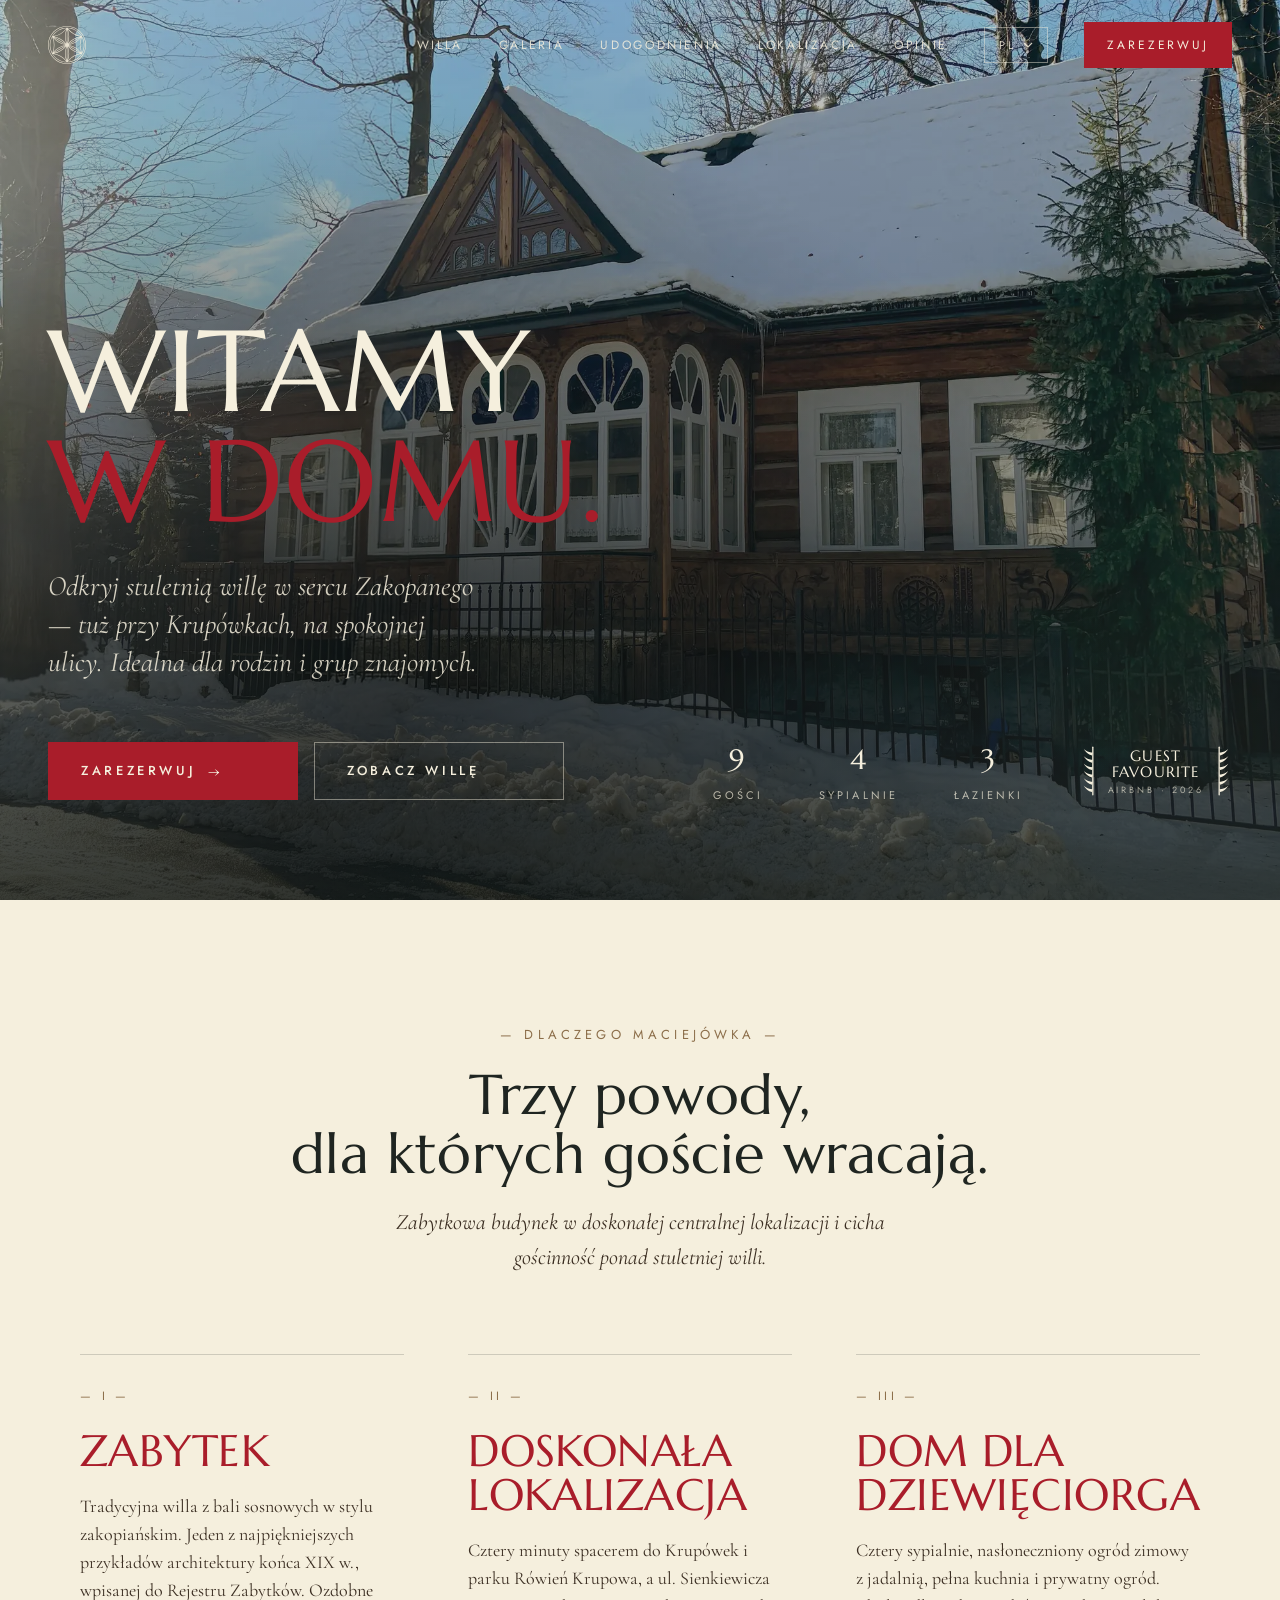
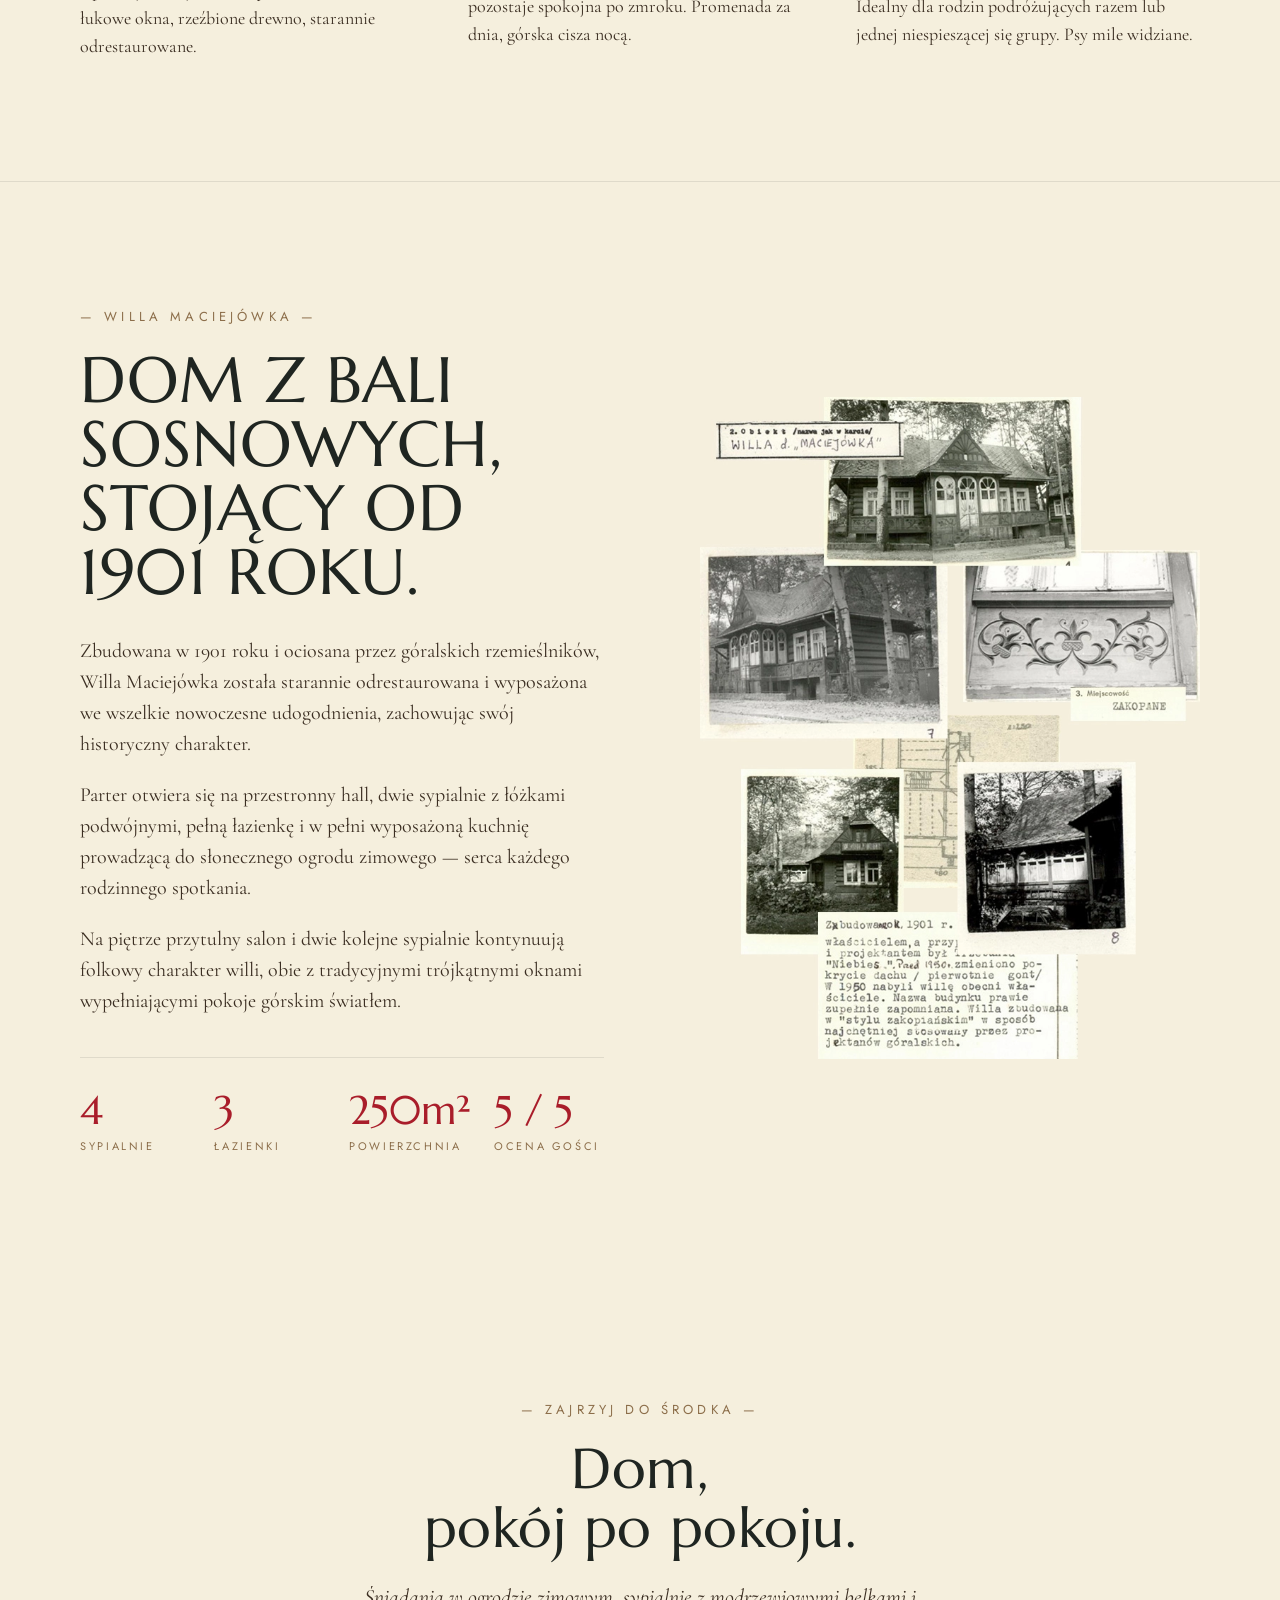
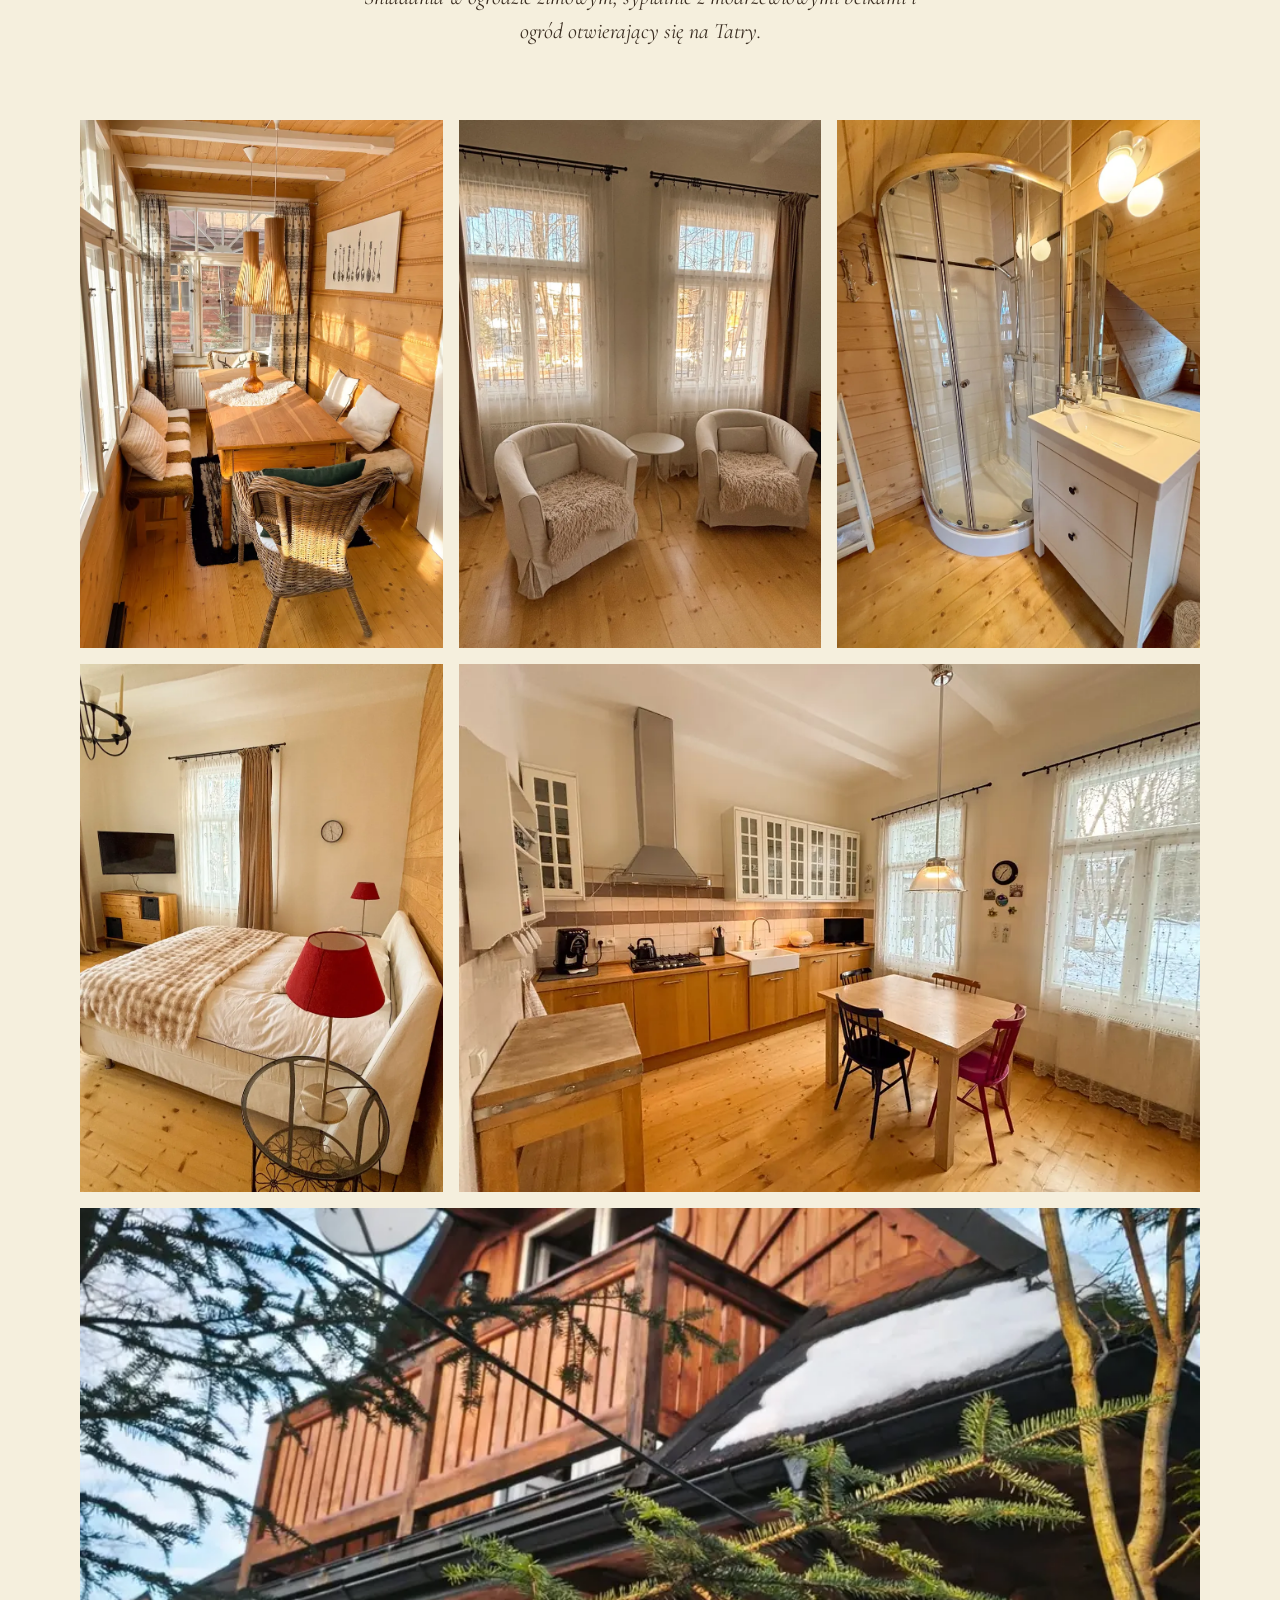
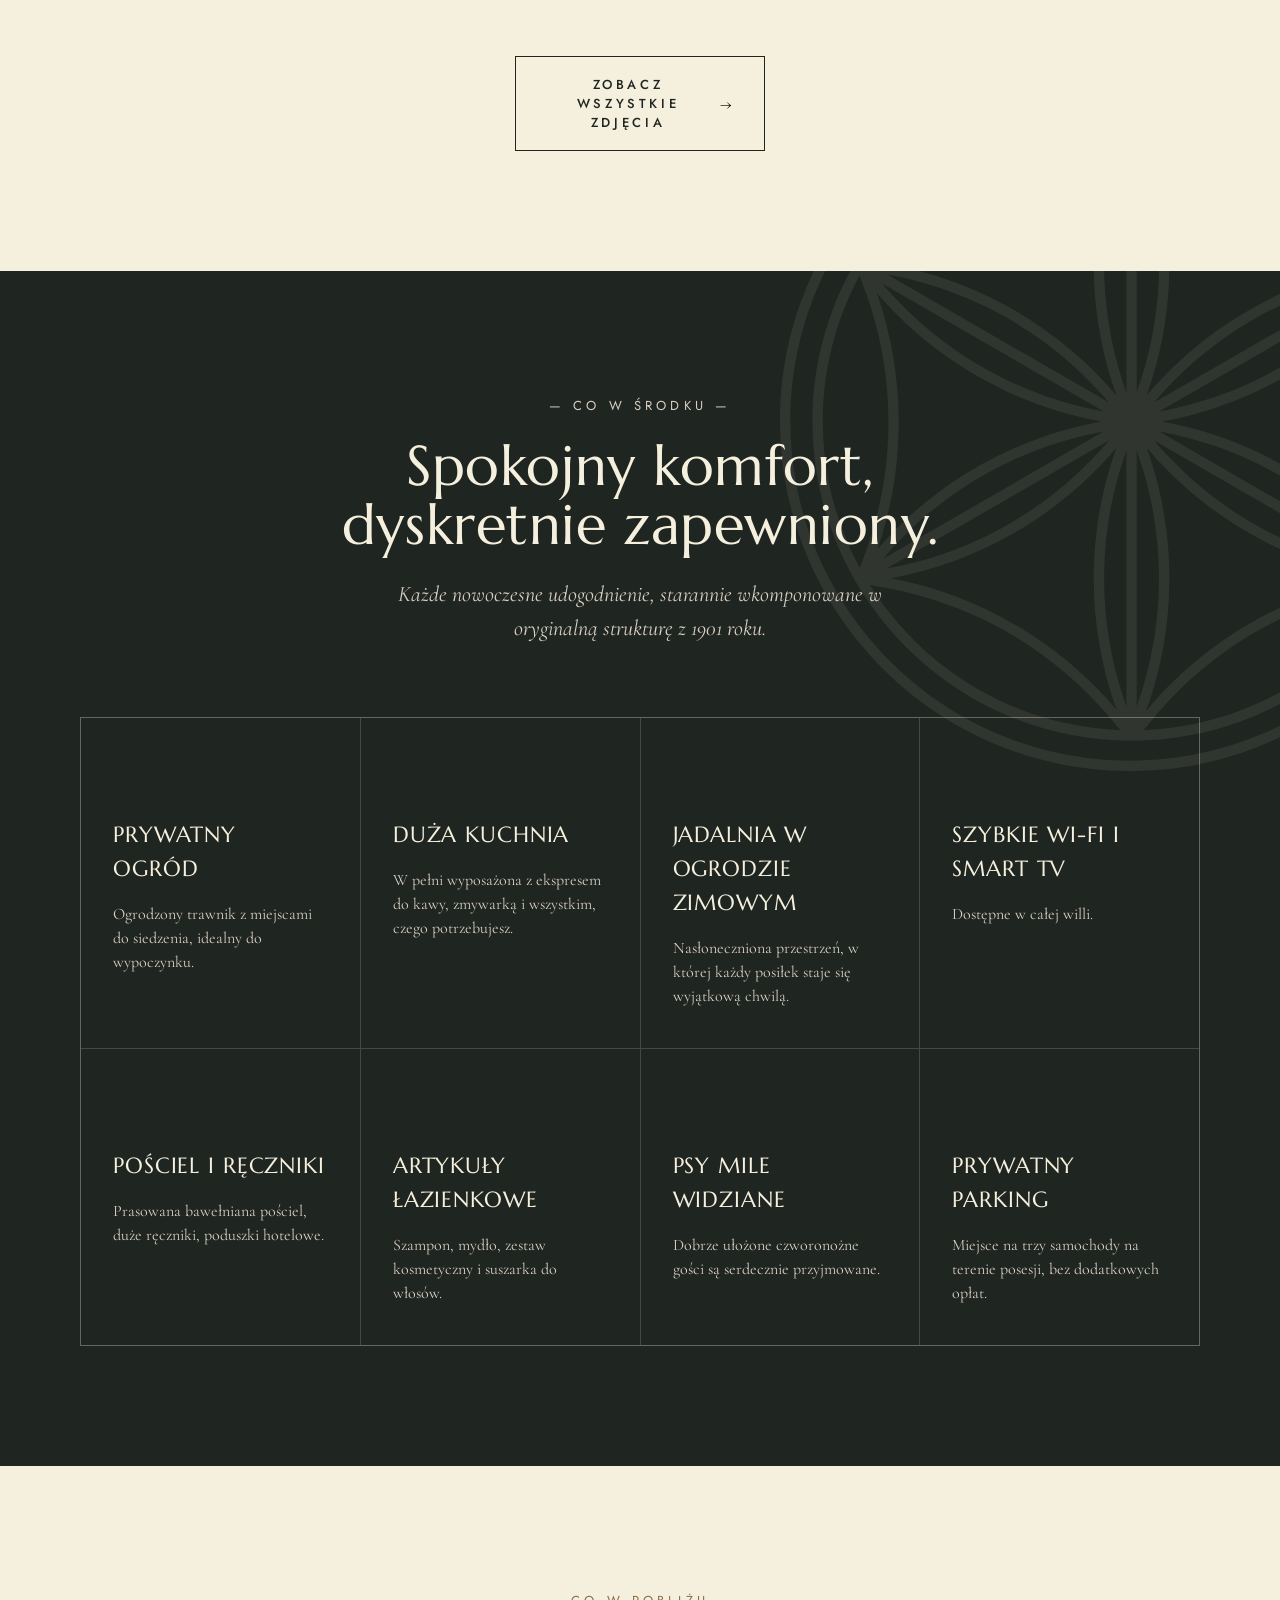
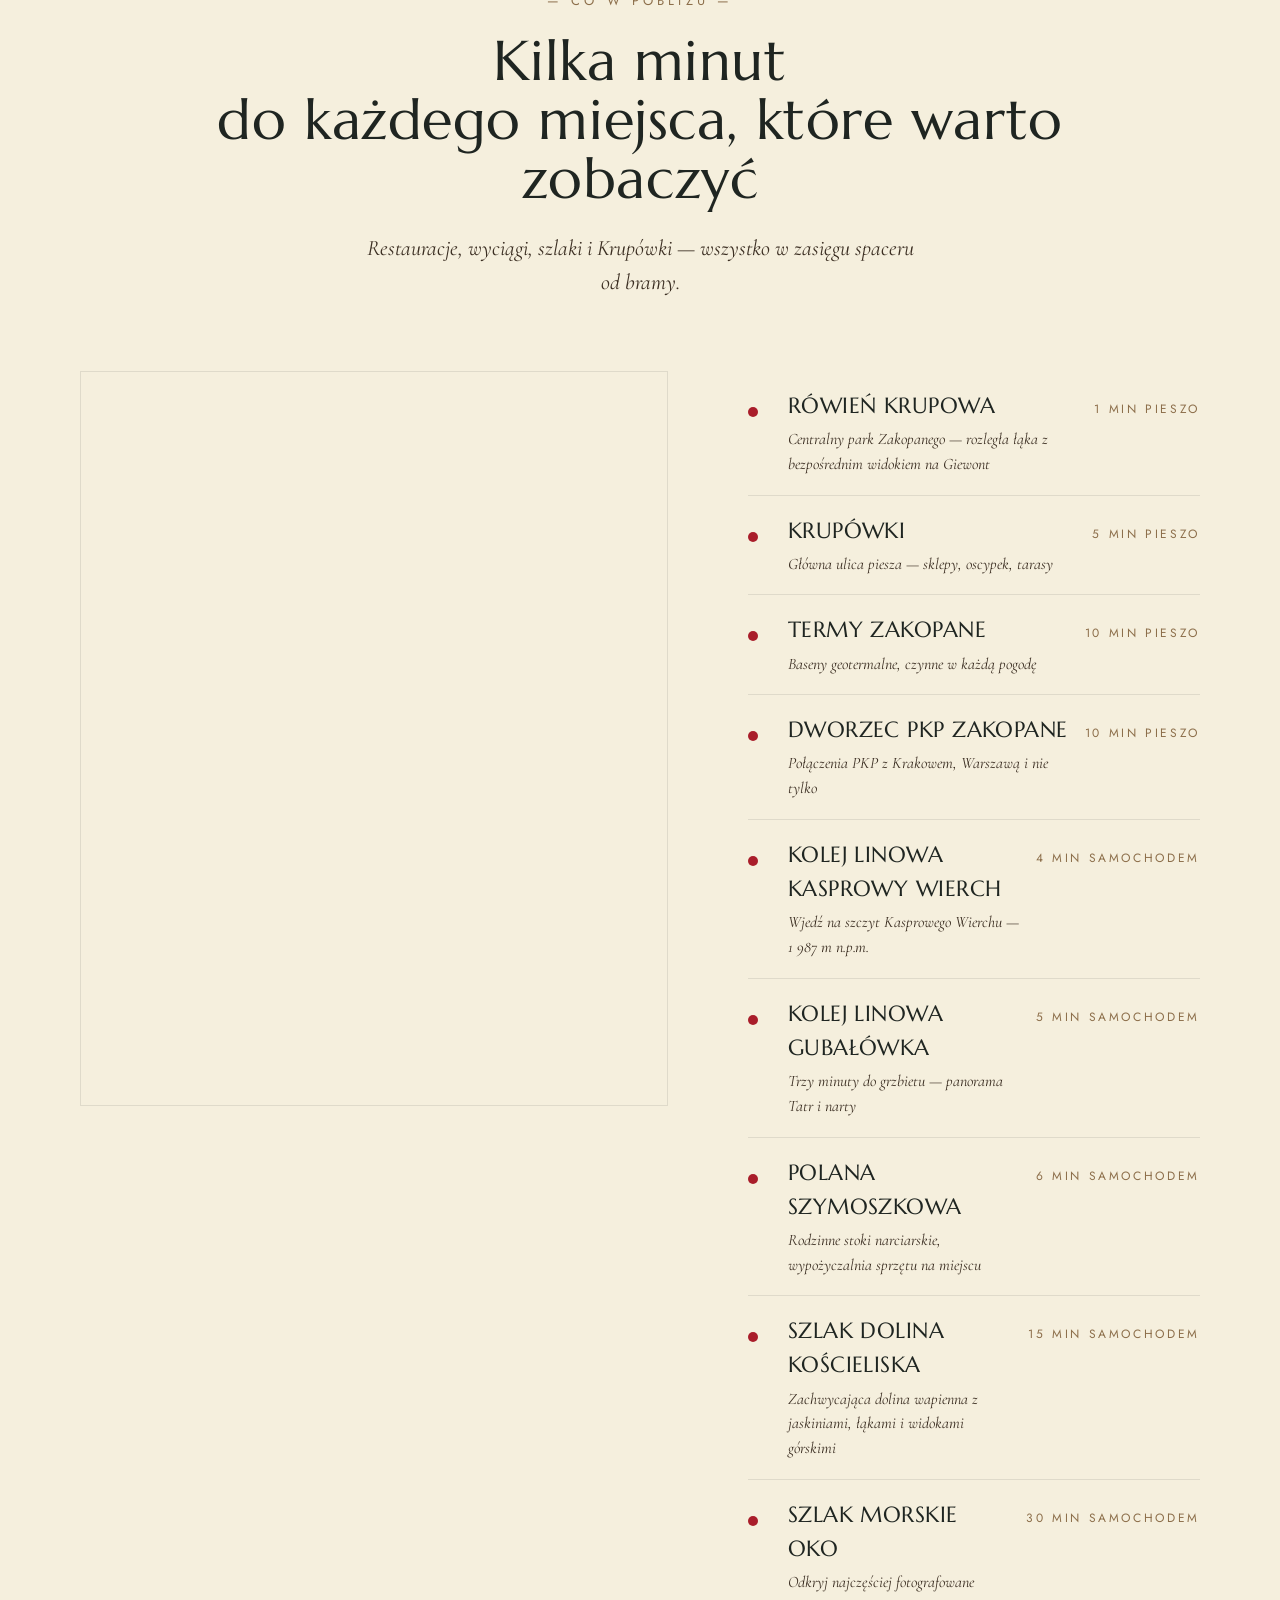
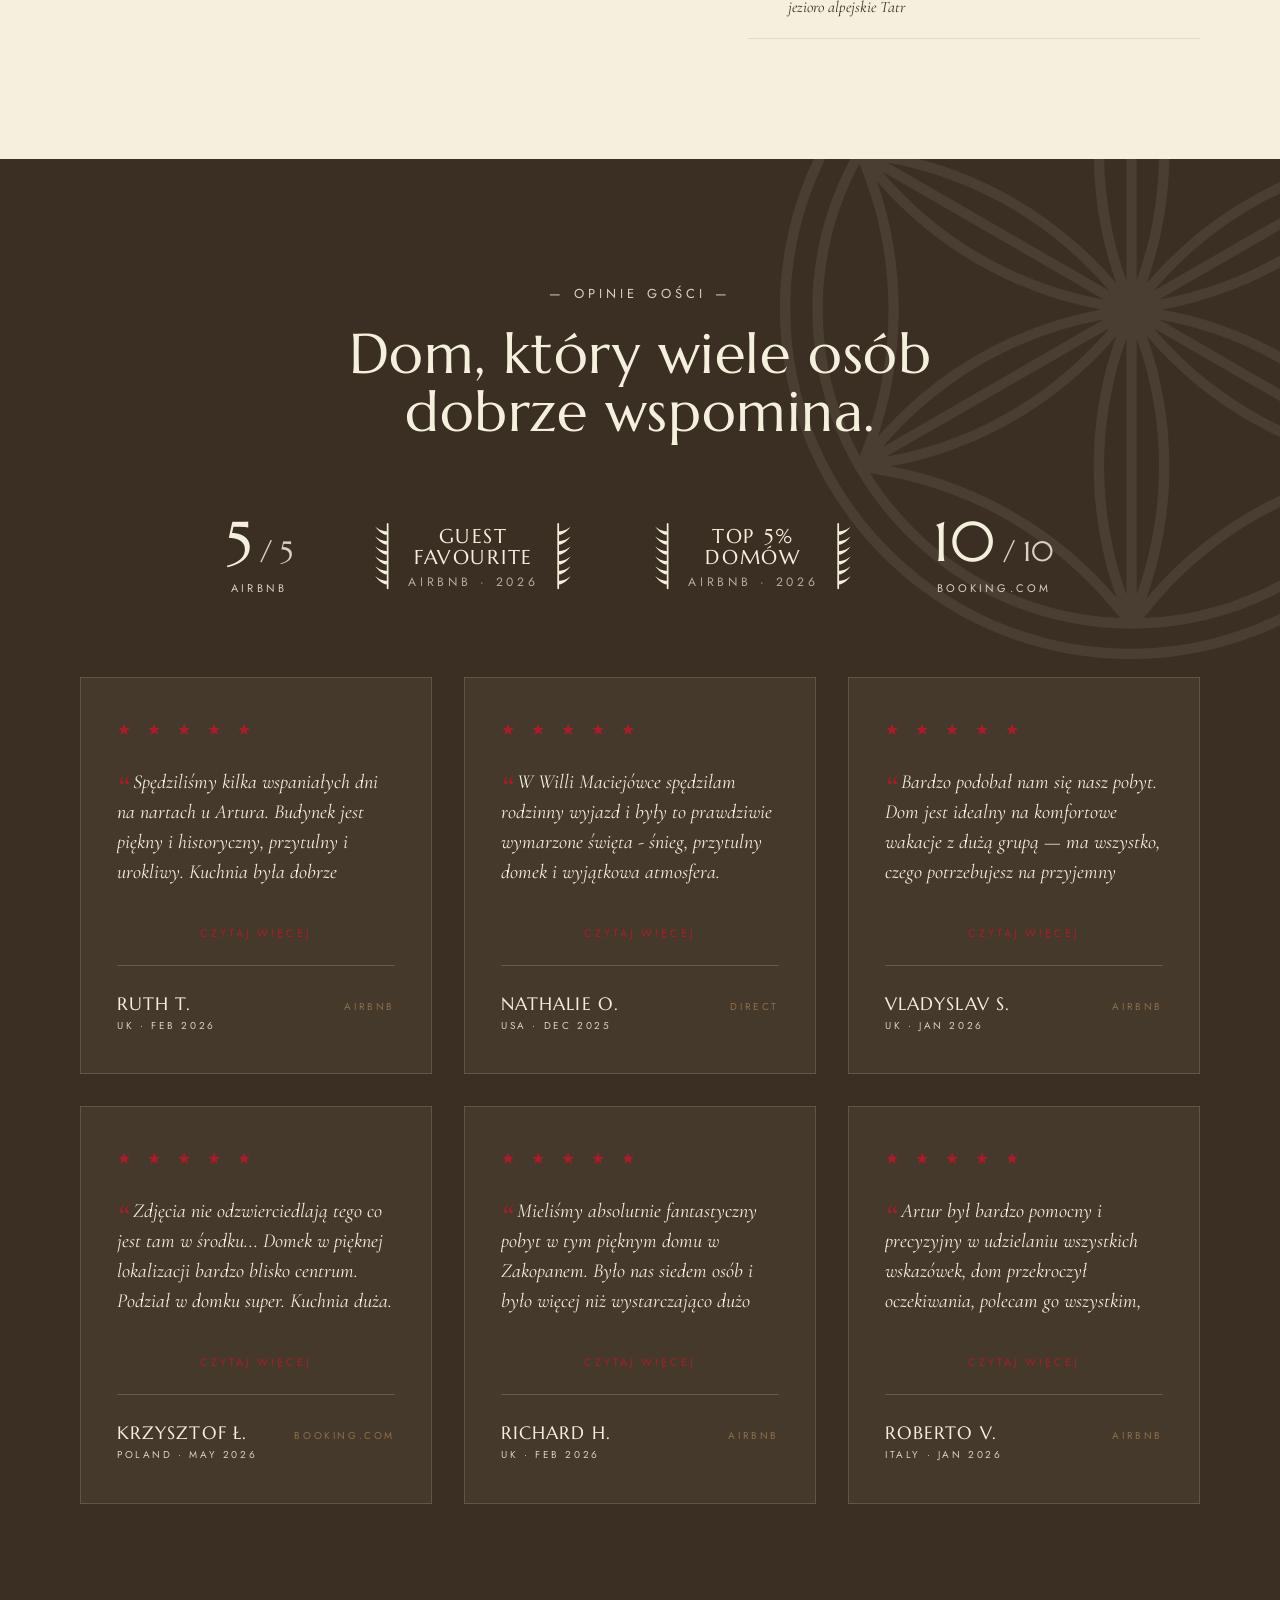
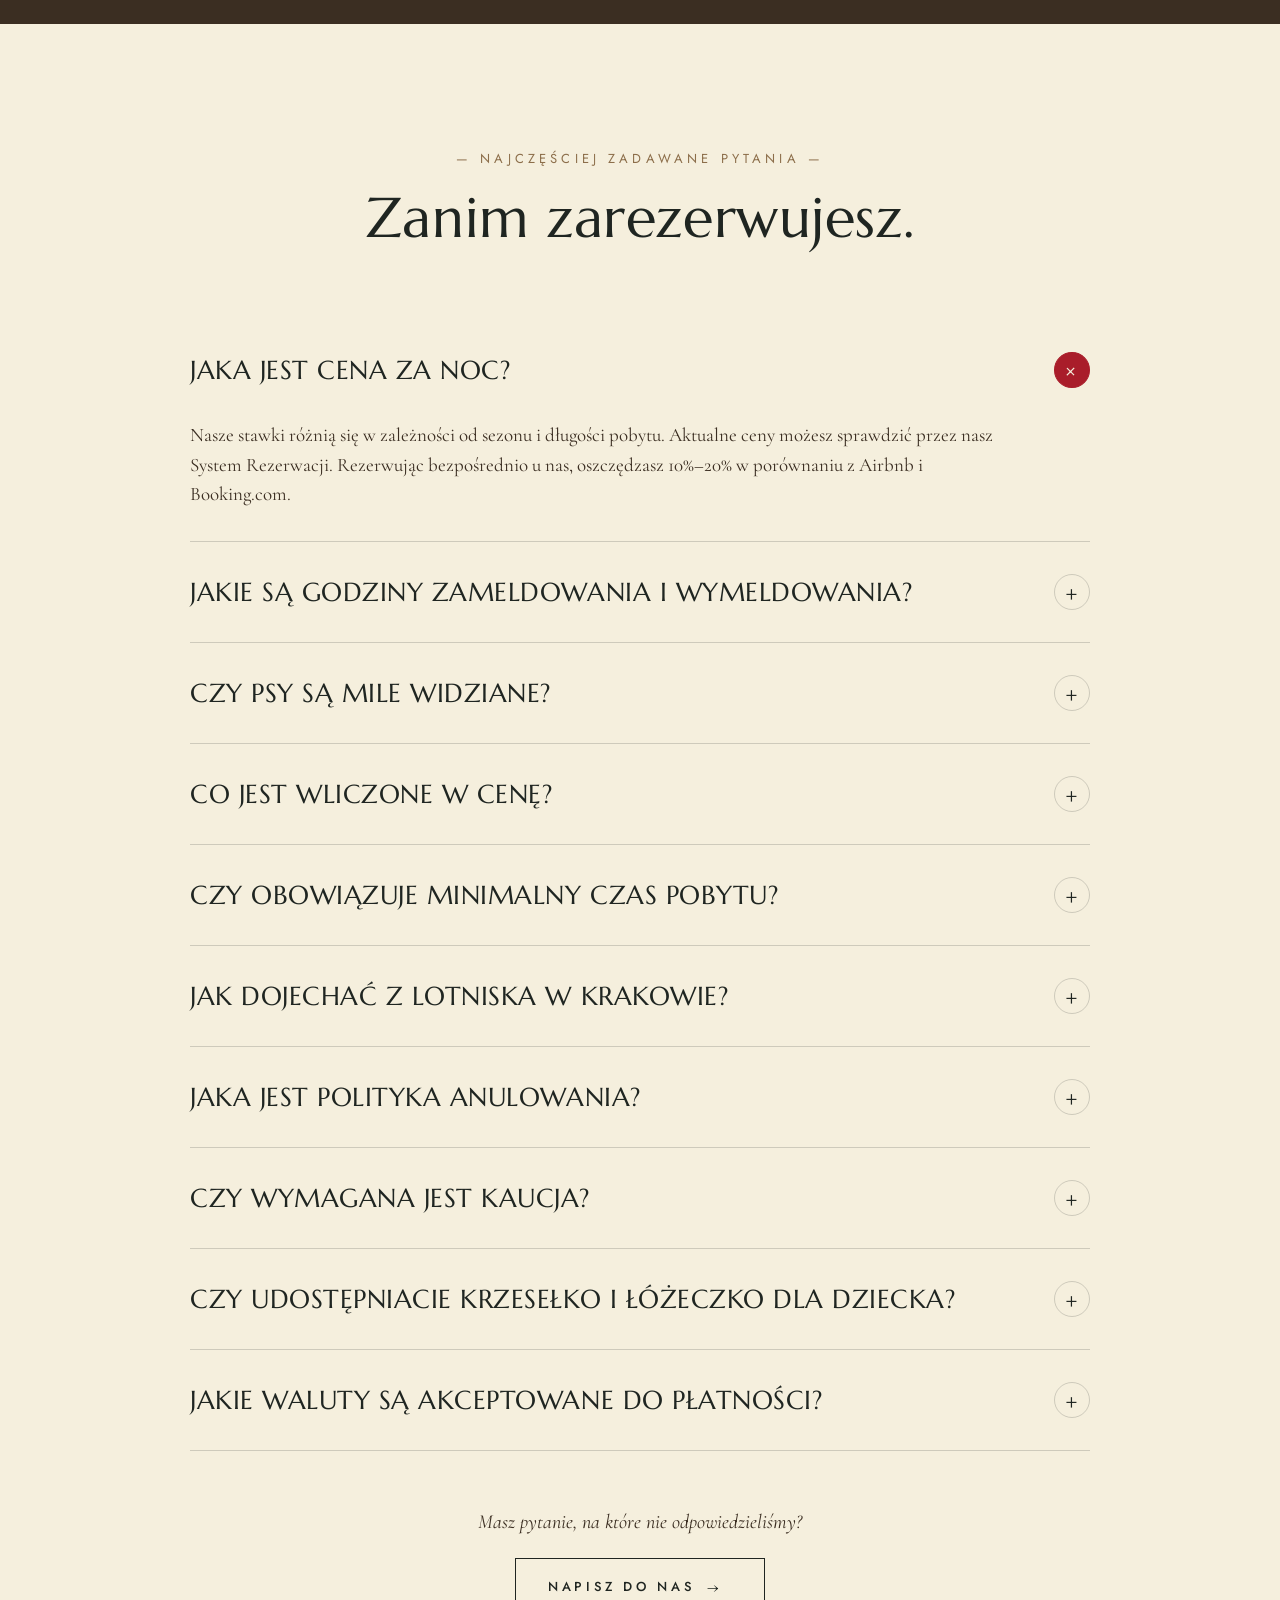
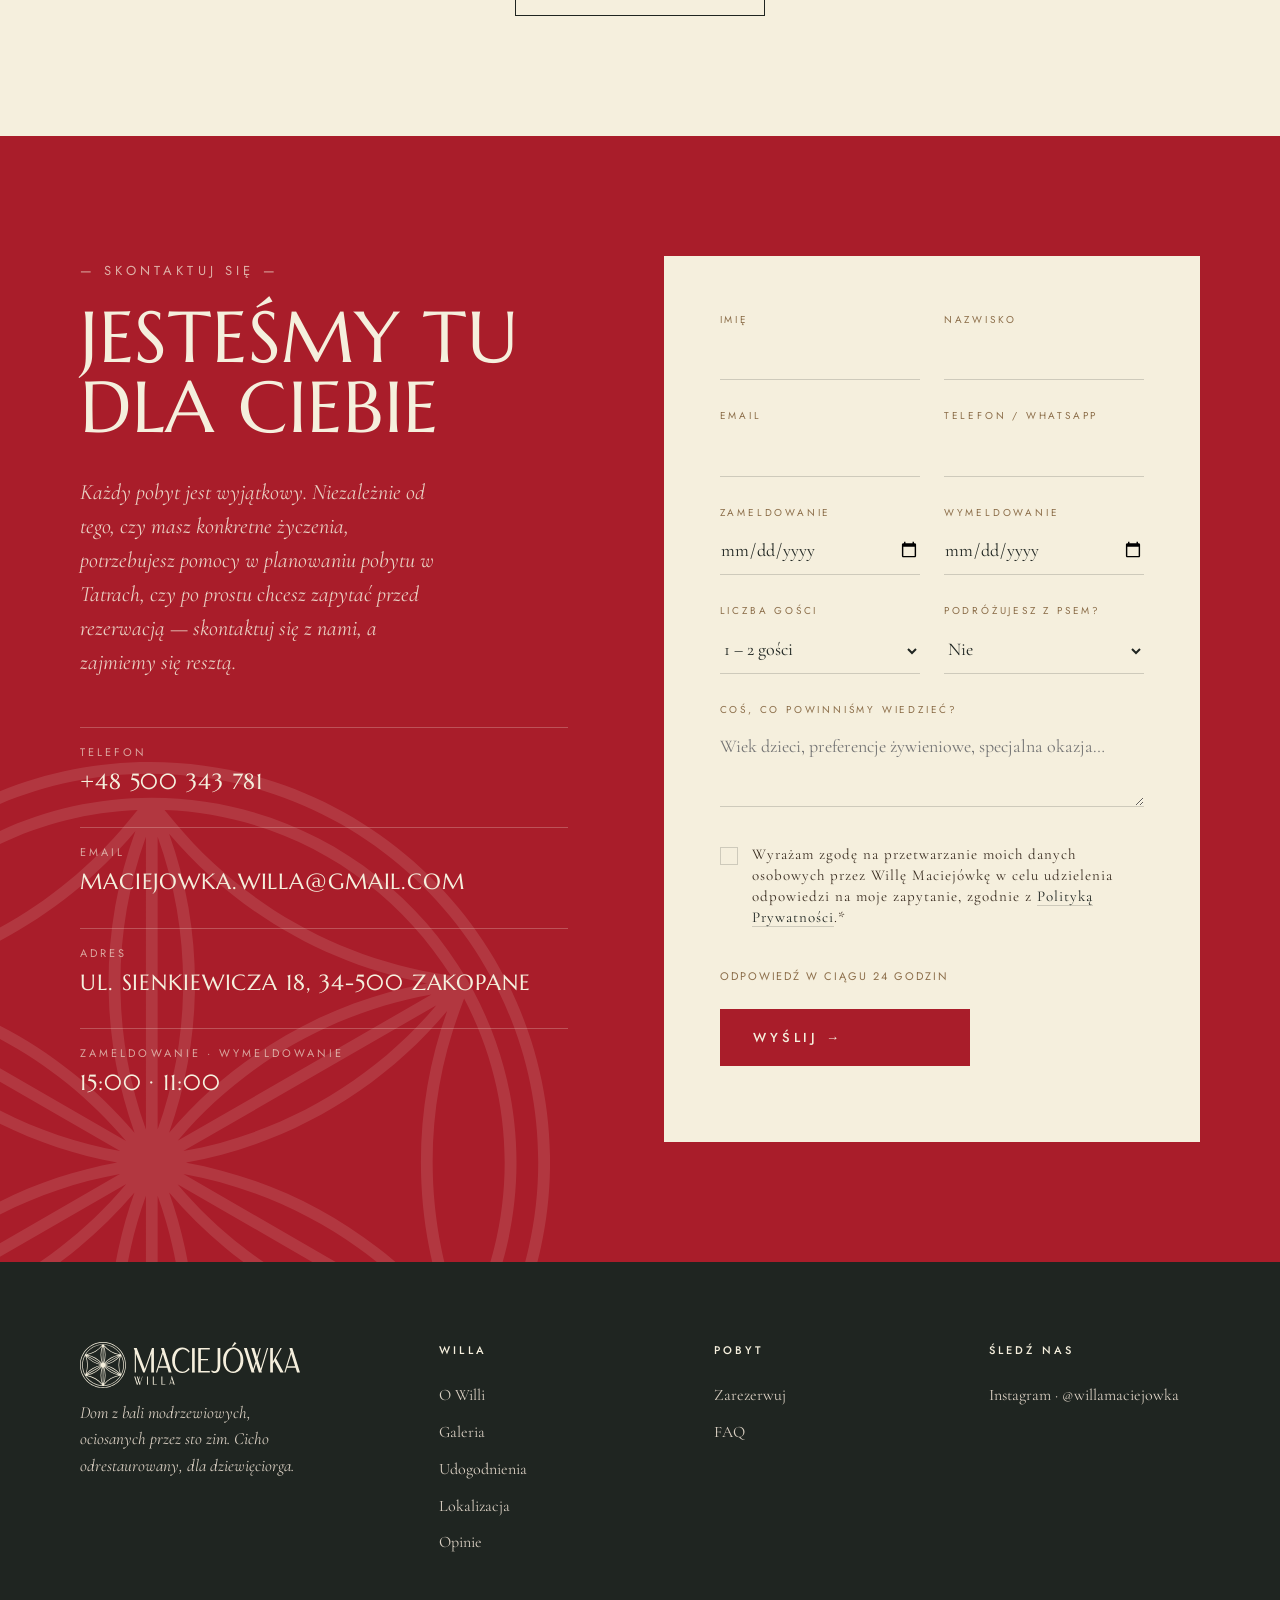
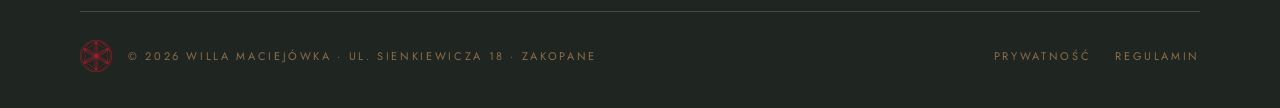
==== index-pl.html @ 45d82707 "Improve mobile PageSpeed score: responsive hero image, defer Font Awesome, fix CLS The hero backgrou" ====
<!doctype html>
<html lang="pl">
<head>
<meta charset="utf-8">
<meta name="viewport" content="width=device-width, initial-scale=1">
<title>Willa Maciejówka Zakopane | Tradycyjna willa do wynajęcia w Zakopanem</title>
<meta name="description" content="Zarezerwuj Willę Maciejówkę bezpośrednio i zaoszczędź 10–20%. Zabytkowa willa góralska z 1901 roku w centrum Zakopanego, blisko Krupówek. Dla 9 osób. Psy mile widziane.">
<link rel="preconnect" href="https://fonts.googleapis.com">
<link rel="preconnect" href="https://fonts.gstatic.com" crossorigin>
<link rel="preconnect" href="https://client58297.idobooking.com">
<link href="https://fonts.googleapis.com/css2?family=Marcellus&family=Cormorant+Garamond:ital,wght@0,300;0,400;0,500;0,600;1,300;1,400&family=Jost:wght@300;400;500;600&display=swap" rel="stylesheet">
<link rel="stylesheet" href="style.css">
<link rel="preload" as="image" href="hero-villa-desktop.webp"
      imagesrcset="hero-villa-mobile.webp 1080w, hero-villa-desktop.webp 2000w"
      imagesizes="100vw" fetchpriority="high">
<script defer src="https://client58297.idobooking.com/widget/script/loadScriptsForOwnPage?1779204403"></script>
<script defer src="https://kit.fontawesome.com/2c0654d9c2.js" crossorigin="anonymous"></script>
</head>
<body>

<!-- SVG SYMBOL DEFS -->
<svg aria-hidden="true" focusable="false" style="display:none">
  <defs>
    <symbol id="laurel-left" viewBox="0 0 24 56">
      <path d="M14 2 C14 12,14 22,14 32 C14 42,14 50,14 54" stroke="currentColor" stroke-width="1.4" stroke-linecap="round" fill="none"/>
      <path d="M14 8 C10 8,6 6,4 4 C6 7,9 10,13 11" fill="currentColor"/>
      <path d="M14 16 C10 16,6 14,4 12 C6 15,9 18,13 19" fill="currentColor"/>
      <path d="M14 24 C10 24,6 22,4 20 C6 23,9 26,13 27" fill="currentColor"/>
      <path d="M14 32 C10 32,6 30,4 28 C6 31,9 34,13 35" fill="currentColor"/>
      <path d="M14 40 C10 40,6 38,4 36 C6 39,9 42,13 43" fill="currentColor"/>
      <path d="M14 48 C10 48,6 46,4 44 C6 47,9 50,13 51" fill="currentColor"/>
    </symbol>
    <symbol id="laurel-right" viewBox="0 0 24 56">
      <path d="M10 2 C10 12,10 22,10 32 C10 42,10 50,10 54" stroke="currentColor" stroke-width="1.4" stroke-linecap="round" fill="none"/>
      <path d="M10 8 C14 8,18 6,20 4 C18 7,15 10,11 11" fill="currentColor"/>
      <path d="M10 16 C14 16,18 14,20 12 C18 15,15 18,11 19" fill="currentColor"/>
      <path d="M10 24 C14 24,18 22,20 20 C18 23,15 26,11 27" fill="currentColor"/>
      <path d="M10 32 C14 32,18 30,20 28 C18 31,15 34,11 35" fill="currentColor"/>
      <path d="M10 40 C14 40,18 38,20 36 C18 39,15 42,11 43" fill="currentColor"/>
      <path d="M10 48 C14 48,18 46,20 44 C18 47,15 50,11 51" fill="currentColor"/>
    </symbol>
  </defs>
</svg>

<!-- NAV -->
<header class="nav">
  <div class="nav-inner">
    <a href="#" class="nav-brand" aria-label="Willa Maciejówka — Strona główna">
      <svg viewBox="0 0 169.99 169.99" aria-hidden="true">
        <g fill="currentColor">
          <path d="M152.58,123.64c6.53-11.36,10.29-24.5,10.29-38.52s-3.76-27.16-10.29-38.52c-.03-.08-.05-.16-.09-.23-.04-.07-.1-.13-.15-.19C138.89,23.15,113.92,7.62,85.37,7.62S31.86,23.15,18.41,46.18c-.05.06-.11.12-.15.19-.04.07-.06.15-.09.23-6.54,11.36-10.29,24.5-10.29,38.52s3.76,27.16,10.29,38.52c.03.08.05.16.09.23.05.08.11.15.17.22,13.45,23.02,38.41,38.53,66.94,38.53s53.49-15.51,66.94-38.53c.06-.07.12-.14.17-.22.04-.07.06-.15.09-.23ZM92.09,87.56c21.01,3.78,40.06,14.78,53.84,31.09l-53.84-31.09ZM145.85,51.69c-13.78,16.26-32.81,27.23-53.78,30.99l53.78-30.99ZM90.86,80.5c13.8-16.33,32.9-27.34,53.95-31.09l-53.95,31.09ZM86.62,78.08V15.91c7.23,20.08,7.23,42.09,0,62.17ZM84.13,15.91v62.18c-7.23-20.09-7.23-42.09,0-62.18ZM26.07,49.43c21.01,3.78,40.06,14.78,53.84,31.09l-53.84-31.09ZM78.66,82.68c-21.01-3.78-40.07-14.78-53.84-31.09l53.84,31.09ZM24.95,118.48c13.75-16.2,32.73-27.14,53.65-30.92l-53.65,30.92ZM79.95,89.67c-13.83,16.38-32.98,27.42-54.09,31.17l54.09-31.17ZM84.13,92.15v62.18c-7.23-20.09-7.23-42.09,0-62.18ZM86.62,154.33v-62.17c7.23,20.08,7.23,42.09,0,62.17ZM144.68,120.8c-21.01-3.78-40.07-14.78-53.84-31.09l53.84,31.09ZM92.72,85.12c21.65-3.94,41.27-15.34,55.41-32.22-7.48,20.88-7.43,43.8.17,64.65-14.15-17-33.84-28.47-55.58-32.42ZM89.05,78.76c7.34-20.53,7.34-42.99,0-63.51,14.08,16.54,33.46,27.78,54.81,31.8-21.37,3.94-40.75,15.15-54.81,31.72ZM81.7,78.76c-13.97-16.46-33.17-27.63-54.37-31.64,21.33-4.24,40.64-15.7,54.57-32.44-7.55,20.68-7.61,43.37-.19,64.08ZM78.03,85.12c-21.12,3.84-40.29,14.79-54.34,30.99,6.91-20.14,6.85-42.08-.17-62.19,14.06,16.31,33.31,27.34,54.52,31.19ZM81.7,91.48c-7.36,20.56-7.35,43.06.04,63.62-14.09-16.59-33.49-27.86-54.87-31.9,21.38-3.93,40.77-15.14,54.84-31.72ZM89.05,91.48c13.96,16.45,33.16,27.62,54.34,31.63-21.29,4.23-40.57,15.65-54.5,32.34,7.51-20.65,7.56-43.29.16-63.97ZM151.81,119.84l-1.08-2.93c-7.56-20.58-7.57-43.25-.02-63.84l1.03-2.81c5.49,10.42,8.62,22.27,8.62,34.85s-3.1,24.33-8.56,34.72ZM148.95,45.42l-3.47-.61c-21.6-3.78-41.21-15.14-55.23-32l-2.17-2.6c25.65.91,48.05,14.76,60.87,35.22ZM82.36,10.21l-2.24,2.71c-13.98,16.89-33.57,28.3-55.16,32.13l-3.29.58C34.41,25.14,56.75,11.23,82.36,10.21ZM19.32,49.66l1.35,3.66c7.56,20.58,7.57,43.25.02,63.84l-1.3,3.54c-5.74-10.59-9-22.71-9-35.58s3.24-24.89,8.93-35.45ZM21.81,124.83l3.41.6c21.6,3.78,41.21,15.15,55.23,32l2.17,2.6c-25.62-.93-47.99-14.77-60.81-35.2ZM88.34,160.03l2.24-2.71c13.98-16.89,33.57-28.3,55.16-32.13l3.35-.59c-12.75,20.51-35.12,34.43-60.75,35.43Z"/>
          <path d="M85,0C38.13,0,0,38.13,0,85s38.13,85,85,85,85-38.13,85-85S131.86,0,85,0ZM85,167.48c-45.48,0-82.49-37-82.49-82.49S39.51,2.51,85,2.51s82.49,37,82.49,82.49-37,82.49-82.49,82.49Z"/>
        </g>
      </svg>
    </a>

    <div class="nav-right">
      <ul class="nav-links">
        <li><a href="#about">Willa</a></li>
        <li><a href="#gallery">Galeria</a></li>
        <li><a href="#amenities">Udogodnienia</a></li>
        <li><a href="#location">Lokalizacja</a></li>
        <li><a href="#reviews">Opinie</a></li>
      </ul>

      <div class="nav-lang">
        <button class="nav-lang-trigger" type="button" aria-haspopup="listbox" aria-expanded="false">
          <span class="lang-code">PL</span>
          <svg viewBox="0 0 10 6" aria-hidden="true"><path d="M1 1 L5 5 L9 1" fill="none" stroke="currentColor" stroke-width="1.2"/></svg>
        </button>
        <ul class="nav-lang-menu" role="listbox">
          <li role="option" data-lang="EN">English</li>
          <li role="option" aria-selected="true" data-lang="PL">Polski</li>
        </ul>
      </div>

      <button type="button" class="nav-cta" onclick="generateWidgetIdoSellBooking(this)">Zarezerwuj</button>
    </div>

    <!-- hamburger (mobile only) -->
    <button class="nav-hamburger" id="navHamburger" aria-label="Otwórz menu" aria-expanded="false">
      <span></span><span></span><span></span>
    </button>
  </div>

  <!-- mobile drawer -->
  <div class="nav-mobile" id="navMobile" aria-hidden="true">
    <ul class="nav-mobile-links">
      <li><a href="#about">Willa</a></li>
      <li><a href="#gallery">Galeria</a></li>
      <li><a href="#amenities">Udogodnienia</a></li>
      <li><a href="#location">Lokalizacja</a></li>
      <li><a href="#reviews">Opinie</a></li>
      <li><a href="#faq">FAQ</a></li>
    </ul>
    <button type="button" class="btn btn-red" style="width:100%;justify-content:center;" onclick="generateWidgetIdoSellBooking(this)">Zarezerwuj →</button>
  </div>
</header>

<!-- HERO -->
<section class="hero">
  <div class="hero-bg" aria-hidden="true"></div>
  <div class="hero-inner">
    <h1>Witamy<br><span class="accent">w domu.</span></h1>
    <p class="lede">Odkryj stuletnią willę w sercu Zakopanego — tuż przy Krupówkach, na spokojnej ulicy. Idealna dla rodzin i grup znajomych.</p>
    <div class="hero-bottom">
      <div class="hero-actions">
        <button type="button" class="btn btn-red" onclick="generateWidgetIdoSellBooking(this)">Zarezerwuj <span class="arrow">→</span></button>
        <a href="#gallery" class="btn" style="color:var(--linen);border-color:rgba(245,239,221,0.45);">Zobacz Willę</a>
      </div>
      <div class="hero-meta">
        <div><span class="val">9</span>Gości</div>
        <div><span class="val">4</span>Sypialnie</div>
        <div><span class="val">3</span>Łazienki</div>
        <div class="gf-badge" aria-label="Ulubiona Przez Gości — Airbnb">
          <svg class="gf-laurel" viewBox="0 0 24 56" aria-hidden="true"><use href="#laurel-left"/></svg>
          <div class="gf-text">
            <span class="gf-title">Guest<br>Favourite</span>
            <span class="gf-sub">Airbnb · 2026</span>
          </div>
          <svg class="gf-laurel" viewBox="0 0 24 56" aria-hidden="true"><use href="#laurel-right"/></svg>
        </div>
      </div>
    </div>
  </div>
</section>

<!-- USP -->
<section class="section usp" id="about">
  <div class="wrap">
    <div class="section-head">
      <span class="eyebrow">— Dlaczego Maciejówka —</span>
      <h2>Trzy powody,<br>dla których goście wracają.</h2>
      <p class="lede">Zabytkowa budynek w doskonałej centralnej lokalizacji i cicha gościnność ponad stuletniej willi.</p>
    </div>
    <div class="usp-grid">
      <div class="usp-card">
        <div class="num">— I —</div>
        <h3>Zabytek</h3>
        <p>Tradycyjna willa z bali sosnowych w stylu zakopiańskim. Jeden z najpiękniejszych przykładów architektury końca XIX w., wpisanej do Rejestru Zabytków. Ozdobne łukowe okna, rzeźbione drewno, starannie odrestaurowane.</p>
      </div>
      <div class="usp-card">
        <div class="num">— II —</div>
        <h3>Doskonała<br>Lokalizacja</h3>
        <p>Cztery minuty spacerem do Krupówek i parku Rówień Krupowa, a ul. Sienkiewicza pozostaje spokojna po zmroku. Promenada za dnia, górska cisza nocą.</p>
      </div>
      <div class="usp-card">
        <div class="num">— III —</div>
        <h3>Dom dla<br>Dziewięciorga</h3>
        <p>Cztery sypialnie, nasłoneczniony ogród zimowy z jadalnią, pełna kuchnia i prywatny ogród. Idealny dla rodzin podróżujących razem lub jednej niespieszącej się grupy. Psy mile widziane.</p>
      </div>
    </div>
  </div>
</section>

<!-- ABOUT -->
<section class="section about">
  <div class="wrap">
    <div class="about-inner">
      <div>
        <span class="eyebrow">— Willa Maciejówka —</span>
        <h2>Dom z bali sosnowych,<br>stojący od 1901 roku.</h2>
        <p>Zbudowana w 1901 roku i ociosana przez góralskich rzemieślników, Willa Maciejówka została starannie odrestaurowana i wyposażona we wszelkie nowoczesne udogodnienia, zachowując swój historyczny charakter.</p>
        <p>Parter otwiera się na przestronny hall, dwie sypialnie z łóżkami podwójnymi, pełną łazienkę i w pełni wyposażoną kuchnię prowadzącą do słonecznego ogrodu zimowego — serca każdego rodzinnego spotkania.</p>
        <p>Na piętrze przytulny salon i dwie kolejne sypialnie kontynuują folkowy charakter willi, obie z tradycyjnymi trójkątnymi oknami wypełniającymi pokoje górskim światłem.</p>
        <div class="about-stats">
          <div class="stat"><div class="num">4</div><span class="lbl">Sypialnie</span></div>
          <div class="stat"><div class="num">3</div><span class="lbl">Łazienki</span></div>
          <div class="stat"><div class="num">250m²</div><span class="lbl">Powierzchnia</span></div>
          <div class="stat"><div class="num">5<span class="of"> / 5</span></div><span class="lbl">Ocena Gości</span></div>
        </div>
      </div>
      <div class="about-image-wrap">
        <div class="about-image">
          <img src="willamaciejowkazakopanecollage.webp" width="707" height="936" alt="Willa Maciejówka — karta ewidencyjna z 1979 roku" loading="lazy" decoding="async">
        </div>
      </div>
    </div>
  </div>
</section>

<!-- GALLERY -->
<section class="section gallery" id="gallery">
  <div class="wrap">
    <div class="section-head">
      <span class="eyebrow">— Zajrzyj Do Środka —</span>
      <h2>Dom,<br>pokój po pokoju.</h2>
      <p class="lede">Śniadania w ogrodzie zimowym, sypialnie z modrzewiowymi belkami i ogród otwierający się na Tatry.</p>
    </div>
    <div class="gallery-grid">
      <div class="g g-1">
        <img src="photos/feature/dom%20na%20wynajem%20zakopane%20oranzeria.webp" width="960" height="1280" alt="Oranżeria ze stołem jadalnym" loading="eager" fetchpriority="high" decoding="async">
      </div>
      <div class="g g-2">
        <img src="photos/feature/willa%20maciej%C3%B3wka%20zakopane%20sypialnia.webp" width="960" height="1280" alt="Sypialnia z tradycyjnymi trójkątnymi oknami" loading="lazy" decoding="async">
      </div>
      <div class="g g-3">
        <img src="photos/feature/luxury%20villa%20zakopane%20bathroom.webp" width="960" height="1280" alt="Łazienka" loading="lazy" decoding="async">
      </div>
      <div class="g g-4">
        <img src="photos/feature/dom%20na%20wynajem%20zakopane%20sypialnia.webp" width="960" height="1280" alt="Sypialnia — podwójne łóżko" loading="lazy" decoding="async">
      </div>
      <div class="g g-5">
        <img src="photos/feature/vacation%20home%20zakopane%20kitchen.webp" width="960" height="720" alt="W pełni wyposażona kuchnia" loading="lazy" decoding="async">
      </div>
      <div class="g g-6">
        <img src="photos/feature/willa%20maciej%C3%B3wka%20zakopane%20dom%20fasada%201.webp" width="960" height="720" alt="Willa Maciejówka — tradycyjna willa w Zakopanem" loading="lazy" decoding="async">
      </div>
    </div>
    <div class="gallery-cta">
      <button type="button" class="btn" id="galleryViewAll">Zobacz Wszystkie Zdjęcia <span class="arrow">→</span></button>
    </div>
  </div>
</section>

<!-- AMENITIES -->
<section class="section amenities" id="amenities">
  <div class="wrap">
    <div class="section-head">
      <span class="eyebrow">— Co W Środku —</span>
      <h2>Spokojny komfort,<br>dyskretnie zapewniony.</h2>
      <p class="lede">Każde nowoczesne udogodnienie, starannie wkomponowane w oryginalną strukturę z 1901 roku.</p>
    </div>
    <div class="amenities-grid">
      <div class="am-item">
        <i class="icon fa-solid fa-tree"></i>
        <h4>Prywatny Ogród</h4>
        <p>Ogrodzony trawnik z miejscami do siedzenia, idealny do wypoczynku.</p>
      </div>
      <div class="am-item">
        <i class="icon fa-solid fa-kitchen-set"></i>
        <h4>Duża Kuchnia</h4>
        <p>W pełni wyposażona z ekspresem do kawy, zmywarką i wszystkim, czego potrzebujesz.</p>
      </div>
      <div class="am-item">
        <i class="icon fa-solid fa-utensils"></i>
        <h4>Jadalnia w Ogrodzie Zimowym</h4>
        <p>Nasłoneczniona przestrzeń, w której każdy posiłek staje się wyjątkową chwilą.</p>
      </div>
      <div class="am-item">
        <i class="icon fa-solid fa-wifi"></i>
        <h4>Szybkie Wi-Fi i Smart TV</h4>
        <p>Dostępne w całej willi.</p>
      </div>
      <div class="am-item">
        <i class="icon fa-solid fa-bed"></i>
        <h4>Pościel i Ręczniki</h4>
        <p>Prasowana bawełniana pościel, duże ręczniki, poduszki hotelowe.</p>
      </div>
      <div class="am-item">
        <i class="icon fa-solid fa-soap"></i>
        <h4>Artykuły Łazienkowe</h4>
        <p>Szampon, mydło, zestaw kosmetyczny i suszarka do włosów.</p>
      </div>
      <div class="am-item">
        <i class="icon fa-solid fa-dog"></i>
        <h4>Psy Mile Widziane</h4>
        <p>Dobrze ułożone czworonożne gości są serdecznie przyjmowane.</p>
      </div>
      <div class="am-item">
        <i class="icon fa-solid fa-car"></i>
        <h4>Prywatny Parking</h4>
        <p>Miejsce na trzy samochody na terenie posesji, bez dodatkowych opłat.</p>
      </div>
    </div>
  </div>
</section>

<!-- LOCATION -->
<section class="section location" id="location">
  <div class="wrap">
    <div class="section-head">
      <span class="eyebrow">— Co W Pobliżu —</span>
      <h2>Kilka minut<br>do każdego miejsca, które warto zobaczyć</h2>
      <p class="lede">Restauracje, wyciągi, szlaki i Krupówki — wszystko w zasięgu spaceru od bramy.</p>
    </div>
    <div class="location-grid">
      <div class="map">
        <iframe
          src="https://maps.google.com/maps?q=Sienkiewicza+18,+Zakopane,+Poland&output=embed&hl=pl&z=16"
          loading="lazy"
          title="Willa Maciejówka na Google Maps"
          allowfullscreen></iframe>
      </div>
      <div class="nearby">
        <ul class="nearby-list">
          <li>
            <span class="marker"></span>
            <span class="name">Rówień Krupowa<small>Centralny park Zakopanego — rozległa łąka z bezpośrednim widokiem na Giewont</small></span>
            <span class="dist">1 min pieszo</span>
          </li>
          <li>
            <span class="marker"></span>
            <span class="name">Krupówki<small>Główna ulica piesza — sklepy, oscypek, tarasy</small></span>
            <span class="dist">5 min pieszo</span>
          </li>
          <li>
            <span class="marker"></span>
            <span class="name">Termy Zakopane<small>Baseny geotermalne, czynne w każdą pogodę</small></span>
            <span class="dist">10 min pieszo</span>
          </li>
          <li>
            <span class="marker"></span>
            <span class="name">Dworzec PKP Zakopane<small>Połączenia PKP z Krakowem, Warszawą i nie tylko</small></span>
            <span class="dist">10 min pieszo</span>
          </li>
          <li>
            <span class="marker"></span>
            <span class="name">Kolej Linowa Kasprowy Wierch<small>Wjedź na szczyt Kasprowego Wierchu — 1 987 m n.p.m.</small></span>
            <span class="dist">4 min samochodem</span>
          </li>
          <li>
            <span class="marker"></span>
            <span class="name">Kolej Linowa Gubałówka<small>Trzy minuty do grzbietu — panorama Tatr i narty</small></span>
            <span class="dist">5 min samochodem</span>
          </li>
          <li>
            <span class="marker"></span>
            <span class="name">Polana Szymoszkowa<small>Rodzinne stoki narciarskie, wypożyczalnia sprzętu na miejscu</small></span>
            <span class="dist">6 min samochodem</span>
          </li>
          <li>
            <span class="marker"></span>
            <span class="name">Szlak Dolina Kościeliska<small>Zachwycająca dolina wapienna z jaskiniami, łąkami i widokami górskimi</small></span>
            <span class="dist">15 min samochodem</span>
          </li>
          <li>
            <span class="marker"></span>
            <span class="name">Szlak Morskie Oko<small>Odkryj najczęściej fotografowane jezioro alpejskie Tatr</small></span>
            <span class="dist">30 min samochodem</span>
          </li>
        </ul>
      </div>
    </div>
  </div>
</section>

<!-- ACTIVITIES -->
<!-- <section class="section activities" id="activities">
  <div class="wrap">
    <div class="section-head">
      <span class="eyebrow">— Things to Do —</span>
      <h2>Two mountains,<br>two seasons.</h2>
      <p class="lede">Pick your weather. The Tatras meet you where you are.</p>
      <div class="activities-toggle" role="tablist">
        <button id="tab-winter" class="active" data-season="winter">— Winter —</button>
        <button id="tab-summer" data-season="summer">— Summer —</button>
      </div>
    </div>
    <div class="activities-content">
      <div class="placeholder activities-image" id="season-image">
        <span id="season-img-label">Tatra ridge in deep snow,<br>warm afternoon light</span>
      </div>
      <ul class="activities-list" id="activities-list"></ul>
    </div>
  </div>
</section> -->

<!-- REVIEWS -->
<section class="section reviews" id="reviews">
  <div class="wrap">
    <div class="section-head">
      <span class="eyebrow">— Opinie Gości —</span>
      <h2>Dom, który wiele osób<br>dobrze wspomina.</h2>
    </div>
    <div class="reviews-stats">
      <div class="stat"><div class="num">5<span class="of"> / 5</span></div><span class="lbl">Airbnb</span></div>
      <div class="gf-badge reviews-gf" aria-label="Ulubiona Przez Gości — Airbnb">
        <svg class="gf-laurel" viewBox="0 0 24 56" aria-hidden="true"><use href="#laurel-left"/></svg>
        <div class="gf-text">
          <span class="gf-title">Guest<br>Favourite</span>
          <span class="gf-sub">Airbnb · 2026</span>
        </div>
        <svg class="gf-laurel" viewBox="0 0 24 56" aria-hidden="true"><use href="#laurel-right"/></svg>
      </div>
      <div class="gf-badge reviews-gf" aria-label="Top 5% nieruchomości na Airbnb">
        <svg class="gf-laurel" viewBox="0 0 24 56" aria-hidden="true"><use href="#laurel-left"/></svg>
        <div class="gf-text">
          <span class="gf-title">Top 5%<br>Domów</span>
          <span class="gf-sub">Airbnb · 2026</span>
        </div>
        <svg class="gf-laurel" viewBox="0 0 24 56" aria-hidden="true"><use href="#laurel-right"/></svg>
      </div>
      <div class="stat"><div class="num">10<span class="of"> / 10</span></div><span class="lbl">Booking.com</span></div>
    </div>

    <div class="reviews-grid">
      <article class="review">
        <div class="stars">★ ★ ★ ★ ★</div>
        <p class="quote">Spędziliśmy kilka wspaniałych dni na nartach u Artura. Budynek jest piękny i historyczny, przytulny i urokliwy. Kuchnia była dobrze wyposażona, sypialnie przestronne i było wszystko, czego potrzebowaliśmy.Blisko miasta, ale spokojna okolica z parkingiem przy ulicy. Chętnie zatrzymamy się ponownie, jeśli wrócimy do Zakopanego</p>
        <button class="review-toggle" type="button" aria-expanded="false" onclick="var q=this.previousElementSibling,e=q.classList.toggle('expanded');this.textContent=e?'Czytaj mniej':'Czytaj więcej';this.setAttribute('aria-expanded',e);">Czytaj więcej</button>
        <div class="review-author">
          <div>
            <div class="name">Ruth T.</div>
            <div class="where">UK · Feb 2026</div>
          </div>
          <div class="review-source">Airbnb</div>
        </div>
      </article>
      <article class="review">
        <div class="stars">★ ★ ★ ★ ★</div>
        <p class="quote">W Willi Maciejówce spędziłam rodzinny wyjazd i były to prawdziwie wymarzone święta - śnieg, przytulny domek i wyjątkowa atmosfera. Właściciel bardzo serdecznie nas przywitał, od razu widać, że z dużą troską dba o dom i komfort gości. Ogromnym atutem jest także parking, szczególnie wygodny przy przyjeździe większą ekipą. Zdecydowanie miejsce godne polecenia.</p>
        <button class="review-toggle" type="button" aria-expanded="false" onclick="var q=this.previousElementSibling,e=q.classList.toggle('expanded');this.textContent=e?'Czytaj mniej':'Czytaj więcej';this.setAttribute('aria-expanded',e);">Czytaj więcej</button>
        <div class="review-author">
          <div>
            <div class="name">Nathalie O.</div>
            <div class="where">USA · Dec 2025</div>
          </div>
          <div class="review-source">Direct</div>
        </div>
      </article>
      <article class="review">
        <div class="stars">★ ★ ★ ★ ★</div>
        <p class="quote">Bardzo podobał nam się nasz pobyt. Dom jest idealny na komfortowe wakacje z dużą grupą — ma wszystko, czego potrzebujesz na przyjemny pobyt. Jest tu wiele różnych naczyń kuchennych, wszystko było czyste i zadbane. Dom ma przytulne strefy relaksu i bardzo przyjazną atmosferę. Było więcej niż wystarczająco papieru toaletowego na wszystkie dni, które spędziliśmy, co było miłym szczegółem.Lokalizacja jest doskonała: w odległości spaceru znajduje się sklep, rozrywka i mały park. Sam dom jest ciepły, jasny i ma dobrą izolację akustyczną, więc pobyt był bardzo komfortowy i przyjemny.Gospodarz był zawsze w kontakcie, bardzo przyjazny i gotowy pomóc w każdej sprawie, aby nasz pobyt był jeszcze bardziej komfortowy.Zdecydowanie polecamy to miejsce i z przyjemnością zatrzymamy się tu ponownie.</p>
        <button class="review-toggle" type="button" aria-expanded="false" onclick="var q=this.previousElementSibling,e=q.classList.toggle('expanded');this.textContent=e?'Czytaj mniej':'Czytaj więcej';this.setAttribute('aria-expanded',e);">Czytaj więcej</button>
        <div class="review-author">
          <div>
            <div class="name">Vladyslav S.</div>
            <div class="where">UK · Jan 2026</div>
          </div>
          <div class="review-source">Airbnb</div>
        </div>
      </article>
      <article class="review">
        <div class="stars">★ ★ ★ ★ ★</div>
        <p class="quote">Zdjęcia nie odzwierciedlają tego co jest tam w środku... Domek w pięknej lokalizacji bardzo blisko centrum. Podział w domku super. Kuchnia duża. Dla mnie mega. Pod wielkim wrażeniem... Napewno tam wrócę!</p>
        <button class="review-toggle" type="button" aria-expanded="false" onclick="var q=this.previousElementSibling,e=q.classList.toggle('expanded');this.textContent=e?'Czytaj mniej':'Czytaj więcej';this.setAttribute('aria-expanded',e);">Czytaj więcej</button>
        <div class="review-author">
          <div>
            <div class="name">Krzysztof Ł.</div>
            <div class="where">Poland · May 2026</div>
          </div>
          <div class="review-source">Booking.com</div>
        </div>
      </article>
      <article class="review">
        <div class="stars">★ ★ ★ ★ ★</div>
        <p class="quote">Mieliśmy absolutnie fantastyczny pobyt w tym pięknym domu w Zakopanem. Było nas siedem osób i było więcej niż wystarczająco dużo miejsca, aby każdy mógł się wygodnie zrelaksować. Pokoje były dobrze wyposażone, pięknie wykończone, a łóżka bardzo wygodne. Cała posiadłość była nieskazitelna i wyraźnie utrzymana z wielką starannością.Lokalizacja była idealna – spokojna i cicha, a jednocześnie tylko 5–10 minut spacerem od lokalnych udogodnień. W pobliżu jest kilka ośrodków narciarskich, ale nasz ulubiony znajdował się około 45 minut drogi, łatwo dostępny za 20 GBP Uberem.Gospodarz był wyjątkowy. Komunikacja była jasna i szybka, instrukcje łatwe do wykonania, a wszelkie pytania szybko rozwiązywane. Po trudnym okresie, który poprzedził tę podróż, ten urlop był dokładnie tym, czego potrzebowaliśmy. Nie mogliśmy prosić o więcej i gorąco polecamy tę nieruchomość.</p>
        <button class="review-toggle" type="button" aria-expanded="false" onclick="var q=this.previousElementSibling,e=q.classList.toggle('expanded');this.textContent=e?'Czytaj mniej':'Czytaj więcej';this.setAttribute('aria-expanded',e);">Czytaj więcej</button>
        <div class="review-author">
          <div>
            <div class="name">Richard H.</div>
            <div class="where">UK · Feb 2026</div>
          </div>
          <div class="review-source">Airbnb</div>
        </div>
      </article>
      <article class="review">
        <div class="stars">★ ★ ★ ★ ★</div>
        <p class="quote">Artur był bardzo pomocny i precyzyjny w udzielaniu wszystkich wskazówek, dom przekroczył oczekiwania, polecam go wszystkim, na pewno wrócę.</p>
        <button class="review-toggle" type="button" aria-expanded="false" onclick="var q=this.previousElementSibling,e=q.classList.toggle('expanded');this.textContent=e?'Czytaj mniej':'Czytaj więcej';this.setAttribute('aria-expanded',e);">Czytaj więcej</button>
        <div class="review-author">
          <div>
            <div class="name">Roberto V.</div>
            <div class="where">Italy · Jan 2026</div>
          </div>
          <div class="review-source">Airbnb</div>
        </div>
      </article>
    </div>
    <!-- <div class="section-cta">
      <a href="#" class="btn btn-cream">Read More Reviews <span class="arrow">→</span></a>
    </div> -->
  </div>
</section>

<!-- FAQ -->
<section class="section faq" id="faq">
  <div class="wrap">
    <div class="section-head">
      <span class="eyebrow">— Najczęściej Zadawane Pytania —</span>
      <h2>Zanim zarezerwujesz.</h2>
    </div>
    <div class="faq-inner" id="faq-list">
      <div class="faq-item open">
        <button class="faq-q" type="button" onclick="this.closest('.faq-item').classList.toggle('open')"><span>Jaka jest cena za noc?</span><span class="toggle">+</span></button>
        <div class="faq-a">Nasze stawki różnią się w zależności od sezonu i długości pobytu. Aktualne ceny możesz sprawdzić przez nasz System Rezerwacji. Rezerwując bezpośrednio u nas, oszczędzasz 10%–20% w porównaniu z Airbnb i Booking.com.</div>
      </div>
      <div class="faq-item">
        <button class="faq-q" type="button" onclick="this.closest('.faq-item').classList.toggle('open')"><span>Jakie są godziny zameldowania i wymeldowania?</span><span class="toggle">+</span></button>
        <div class="faq-a">Standardowe zameldowanie od 15:00, wymeldowanie do 11:00. Wcześniejsze zameldowanie / późniejsze wymeldowanie dostępne na życzenie — prosimy o informację przy rezerwacji.</div>
      </div>
      <div class="faq-item">
        <button class="faq-q" type="button" onclick="this.closest('.faq-item').classList.toggle('open')"><span>Czy psy są mile widziane?</span><span class="toggle">+</span></button>
        <div class="faq-a">Psy są mile widziane bez dodatkowych opłat. Prosimy jedynie, aby nie wchodziły na tapicerowane meble oraz sprzątać po nich zarówno w środku, jak i na zewnątrz.</div>
      </div>
      <div class="faq-item">
        <button class="faq-q" type="button" onclick="this.closest('.faq-item').classList.toggle('open')"><span>Co jest wliczone w cenę?</span><span class="toggle">+</span></button>
        <div class="faq-a">Pościel i ręczniki, kawa i herbata, woda butelkowana, kosmetyki (szampon, mydło), zestawy kosmetyczne, Wi-Fi, do trzech miejsc parkingowych na miejscu i wiele więcej.</div>
      </div>
      <div class="faq-item">
        <button class="faq-q" type="button" onclick="this.closest('.faq-item').classList.toggle('open')"><span>Czy obowiązuje minimalny czas pobytu?</span><span class="toggle">+</span></button>
        <div class="faq-a">Minimalny pobyt to 3 noce, jednak może się różnić w zależności od sezonu i istniejących rezerwacji. Czasem akceptujemy krótsze pobyty — prosimy o bezpośredni kontakt pod adresem maciejowka.willa@gmail.com.</div>
      </div>
      <div class="faq-item">
        <button class="faq-q" type="button" onclick="this.closest('.faq-item').classList.toggle('open')"><span>Jak dojechać z lotniska w Krakowie?</span><span class="toggle">+</span></button>
        <div class="faq-a">Dostępnych jest wiele opcji transferu: bezpośrednie połączenia autobusowe, pociąg, wynajem samochodu i prywatne transfery. Jeśli potrzebujesz pomocy z organizacją transportu, daj nam znać przy rezerwacji.</div>
      </div>
      <div class="faq-item">
        <button class="faq-q" type="button" onclick="this.closest('.faq-item').classList.toggle('open')"><span>Jaka jest polityka anulowania?</span><span class="toggle">+</span></button>
        <div class="faq-a">Bezpłatne anulowanie do 30 dni przed przyjazdem. W ciągu 30 dni kaucja (30% całości) jest bezzwrotna, ale można ją przenieść na przyszły pobyt w ciągu 12 miesięcy. Jezeli dokonujesz rezerwacji bezzwrotnej (non-refundable rate) bezpłatne odwołanie nie obowiązuje.</div>
      </div>
      <div class="faq-item">
        <button class="faq-q" type="button" onclick="this.closest('.faq-item').classList.toggle('open')"><span>Czy wymagana jest kaucja?</span><span class="toggle">+</span></button>
        <div class="faq-a">Tak, wymagamy kaucji w wysokości 1000 PLN. Kaucja jest zwracana w ciągu 24 godzin od wymeldowania.</div>
      </div>
      <div class="faq-item">
        <button class="faq-q" type="button" onclick="this.closest('.faq-item').classList.toggle('open')"><span>Czy udostępniacie krzesełko i łóżeczko dla dziecka?</span><span class="toggle">+</span></button>
        <div class="faq-a">Tak, krzesełko i łóżeczko dla dziecka są dostępne na życzenie. Prosimy o informację przy rezerwacji.</div>
      </div>
      <div class="faq-item">
        <button class="faq-q" type="button" onclick="this.closest('.faq-item').classList.toggle('open')"><span>Jakie waluty są akceptowane do płatności?</span><span class="toggle">+</span></button>
        <div class="faq-a">Aktualnie akceptujemy płatności w PLN przez nasz silnik rezerwacyjny. Jeśli chcesz zapłacić w innej walucie, prosimy o kontakt pod adresem maciejowka.willa@gmail.com lub przez formularz kontaktowy na dole strony.</div>
      </div>
    </div>
    <div class="section-cta">
      <p style="font-family:var(--serif);font-style:italic;font-size:20px;color:var(--bark);margin:0 0 20px;">Masz pytanie, na które nie odpowiedzieliśmy?</p>
      <a href="#contact" class="btn">Napisz do Nas <span class="arrow">→</span></a>
    </div>
  </div>
</section>

<!-- CONTACT -->
<section class="section contact" id="contact">
  <div class="wrap">
    <div class="contact-grid">
      <div class="contact-left">
        <span class="eyebrow">— Skontaktuj się —</span>
        <h2>Jesteśmy tu dla Ciebie</h2>
        <p class="lede">Każdy pobyt jest wyjątkowy. Niezależnie od tego, czy masz konkretne życzenia, potrzebujesz pomocy w planowaniu pobytu w Tatrach, czy po prostu chcesz zapytać przed rezerwacją — skontaktuj się z nami, a zajmiemy się resztą.</p>
        <ul class="contact-info">
          <li>
            <div class="lbl">Telefon</div>
            <div class="val">+48 500 343 781</div>
          </li>
          <li>
            <div class="lbl">Email</div>
            <div class="val">maciejowka.willa@gmail.com</div>
          </li>
          <li>
            <div class="lbl">Adres</div>
            <div class="val">ul. Sienkiewicza 18, 34-500 Zakopane</div>
          </li>
          <li>
            <div class="lbl">Zameldowanie · Wymeldowanie</div>
            <div class="val">15:00 · 11:00</div>
          </li>
        </ul>
      </div>

      <div id="form-wrap">
        <form
          class="form"
          id="contactForm"
          name="contact-pl"
          method="POST"
          data-netlify="true"
          netlify-honeypot="bot-field"
          novalidate>
          <input type="hidden" name="form-name" value="contact-pl">
          <p hidden><label>Don't fill this out: <input name="bot-field"></label></p>

          <div>
            <label for="firstName">Imię</label>
            <input type="text" id="firstName" name="firstName" required>
          </div>
          <div>
            <label for="lastName">Nazwisko</label>
            <input type="text" id="lastName" name="lastName" required>
          </div>
          <div>
            <label for="email">Email</label>
            <input type="email" id="email" name="email" required>
          </div>
          <div>
            <label for="phone">Telefon / WhatsApp</label>
            <input type="tel" id="phone" name="phone">
          </div>
          <div>
            <label for="checkin">Zameldowanie</label>
            <input type="date" id="checkin" name="checkin">
          </div>
          <div>
            <label for="checkout">Wymeldowanie</label>
            <input type="date" id="checkout" name="checkout">
          </div>
          <div>
            <label for="guests">Liczba gości</label>
            <select id="guests" name="guests">
              <option>1 – 2 gości</option>
              <option>3 – 4 gości</option>
              <option>5 – 6 gości</option>
              <option>7 – 9 gości</option>
            </select>
          </div>
          <div>
            <label for="dogs">Podróżujesz z psem?</label>
            <select id="dogs" name="dogs">
              <option>Nie</option>
              <option>Tak — jeden</option>
              <option>Tak — dwa</option>
            </select>
          </div>
          <div class="full">
            <label for="message">Coś, co powinniśmy wiedzieć?</label>
            <textarea id="message" name="message" rows="2" placeholder="Wiek dzieci, preferencje żywieniowe, specjalna okazja…"></textarea>
          </div>

          <div class="full">
            <div class="consent-wrap" id="consentWrap">
              <label class="consent-label">
                <input type="checkbox" id="gdprConsent" name="gdprConsent" required>
                <span class="consent-box"></span>
                <span class="consent-text">Wyrażam zgodę na przetwarzanie moich danych osobowych przez Willę Maciejówkę w celu udzielenia odpowiedzi na moje zapytanie, zgodnie z <a href="./privacy-pl.html">Polityką Prywatności</a>.*</span>
              </label>
              <p class="consent-error" id="consentError">Prosimy zaakceptować politykę prywatności, aby kontynuować.</p>
            </div>
          </div>

          <div class="submit-row">
            <span class="note">Odpowiedź w ciągu 24 godzin</span>
            <button type="submit" class="btn btn-red" id="submitBtn">
              <span class="btn-label">Wyślij →</span>
              <span class="btn-loading" hidden>Wysyłanie…</span>
            </button>
          </div>
          <div class="full">
            <p class="form-error-msg" id="formErrorMsg">Coś poszło nie tak. Spróbuj ponownie lub wyślij e-mail bezpośrednio do nas.</p>
          </div>
        </form>

        <div class="form-success" id="formSuccess">
          <h3>Wiadomość Odebrana</h3>
          <p>Dziękujemy — odpowiemy w ciągu 24 godzin.</p>
        </div>
      </div>
    </div>
  </div>
</section>

<!-- FOOTER -->
<footer class="footer">
  <div class="wrap">
    <div class="footer-grid">
      <div class="footer-brand">
        <div class="mark">
          <svg class="footer-mark" aria-label="Willa Maciejówka" fill="currentColor" xmlns="http://www.w3.org/2000/svg" viewBox="0 0 815.39 170.25"><path d="M201.04,127.62h3.74l8.15,26.04,2.78-9.14-5.3-16.91h3.73l3.39,10.86,3.33-10.86h1.49l-4.04,13.33,3.97,12.71,7.94-26.04h1.53l-8.69,28.47.75,2.43h-3.73l-3.6-11.57-2.78,9.14.75,2.43h-3.73l-9.68-30.9Z"/><path d="M248.24,127.62h3.36v30.9h-3.36v-30.9Z"/><path d="M273.33,156.71h11.24v1.81h-14.63v-30.9h3.4v29.09Z"/><path d="M305.12,156.71h11.24v1.81h-14.63v-30.9h3.4v29.09Z"/><path d="M331.13,158.52l7.94-26-1.53-4.9h3.67l9.68,30.9h-3.67l-1.87-6h-10.86l-1.83,6h-1.53ZM335.03,150.7h9.74l-4.92-15.76-4.82,15.76Z"/><path d="M199.04,22.65h11.15l29.87,77.01,26.68-77.01h7.27v90.6h-9.96V43.49l-24.2,69.76h-5.68l-26.98-69.76v69.76h-4.18V32.88l-3.98-10.22Z"/><path d="M281.48,113.25l23.3-76.23-4.48-14.37h10.75l28.38,90.6h-10.75l-5.48-17.6h-31.86l-5.38,17.6h-4.48ZM292.94,90.34h28.58l-14.44-46.21-14.14,46.21Z"/><path d="M341.43,67.95c0-27.96,16.73-47.37,37.44-47.11,10.95-.13,20.71,5.18,27.58,14.24l-3.68,4.79c-5.18-8.41-13.14-13.2-21.41-13.2-13.64,0-25.99,13.46-28.87,35.2-3.29,24.46,6.97,44.27,22.5,47.63,1.69.39,3.29.52,4.98.52,8.56,0,16.63-5.31,22.2-14.88l4.28,5.69c-6.87,9.06-16.63,14.37-27.58,14.24-20.71.26-37.44-19.16-37.44-47.11Z"/><path d="M415.41,22.65h9.86v90.6h-9.86V22.65Z"/><path d="M438.21,113.25V22.65h42.91v5.31h-33.06v34.69h26.48v5.31h-26.48v39.99h33.06v5.31h-42.91Z"/><path d="M488.59,105.1c3.48,2.85,7.47,4.01,11.05,3.24,10.16-2.2,10.45-16.31,10.45-26.27V22.65h9.96v60.83c0,17.73-4.38,31.58-19.91,31.58-5.08,0-10.25-2.2-14.04-6.86l2.49-3.11Z"/><path d="M568.05,20.84c20.71-.26,37.44,19.16,37.44,47.11s-16.73,47.37-37.44,47.11c-20.81.26-37.54-19.16-37.54-47.11s16.73-47.37,37.54-47.11ZM562.38,109.11c1.49.39,2.99.52,4.38.52,12.94,0,24.69-13.72,27.68-35.59,3.29-24.46-6.17-44.14-20.91-47.24-1.49-.39-2.99-.52-4.48-.52-12.84,0-24.49,13.72-27.48,35.59-3.38,24.46,6.27,44.14,20.81,47.24ZM573.33,0l6.67,4.4-12.64,12.04h-4.78l10.75-16.44Z"/><path d="M607.48,22.65h10.95l23.9,76.36,8.16-26.79-15.53-49.57h10.95l9.96,31.84,9.76-31.84h4.38l-11.85,39.09,11.65,37.28,23.3-76.36h4.48l-25.49,83.48,2.19,7.12h-10.95l-10.55-33.91-8.17,26.79,2.19,7.12h-10.95l-28.38-90.6Z"/><path d="M715.02,22.65v49.57l27.78-49.57h5.08l-21.41,38.18,28.48,52.42h-12.15l-22.5-41.42-5.28,9.58v31.84h-9.96V22.65h9.96Z"/><path d="M757.44,113.25l23.3-76.23-4.48-14.37h10.75l28.38,90.6h-10.75l-5.48-17.6h-31.86l-5.38,17.6h-4.48ZM768.89,90.34h28.58l-14.44-46.21-14.14,46.21Z"/><path d="M152.58,123.9c6.53-11.36,10.29-24.5,10.29-38.52s-3.76-27.16-10.29-38.52c-.03-.08-.05-.16-.09-.23-.04-.07-.1-.13-.15-.19C138.89,23.41,113.92,7.88,85.37,7.88S31.86,23.41,18.41,46.45c-.05.06-.11.12-.15.19-.04.07-.06.15-.09.23-6.54,11.36-10.29,24.5-10.29,38.52s3.76,27.16,10.29,38.52c.03.08.05.16.09.23.05.08.11.15.17.22,13.45,23.02,38.41,38.53,66.94,38.53s53.49-15.51,66.94-38.53c.06-.07.12-.14.17-.22.04-.07.06-.15.09-.23ZM92.09,87.82c21.01,3.78,40.06,14.78,53.84,31.09l-53.84-31.09ZM145.85,51.95c-13.78,16.26-32.81,27.23-53.78,30.99l53.78-30.99ZM90.86,80.76c13.8-16.33,32.9-27.34,53.95-31.09l-53.95,31.09ZM86.62,78.35V16.17c7.23,20.08,7.23,42.09,0,62.17ZM84.13,16.17v62.18c-7.23-20.09-7.23-42.09,0-62.18ZM26.07,49.7c21.01,3.78,40.06,14.78,53.84,31.09l-53.84-31.09ZM78.66,82.94c-21.01-3.78-40.07-14.78-53.84-31.09l53.84,31.09ZM24.95,118.74c13.75-16.2,32.73-27.14,53.65-30.92l-53.65,30.92ZM79.95,89.94c-13.83,16.38-32.98,27.42-54.09,31.17l54.09-31.17ZM84.13,92.41v62.18c-7.23-20.09-7.23-42.09,0-62.18ZM86.62,154.59v-62.17c7.23,20.08,7.23,42.09,0,62.17ZM144.68,121.07c-21.01-3.78-40.07-14.78-53.84-31.09l53.84,31.09ZM92.72,85.38c21.65-3.94,41.27-15.34,55.41-32.22-7.48,20.88-7.43,43.8.17,64.65-14.15-17-33.84-28.47-55.58-32.42ZM89.05,79.02c7.34-20.53,7.34-42.99,0-63.51,14.08,16.54,33.46,27.78,54.81,31.8-21.37,3.94-40.75,15.15-54.81,31.72ZM81.7,79.02c-13.97-16.46-33.17-27.63-54.37-31.64,21.33-4.24,40.64-15.7,54.57-32.44-7.55,20.68-7.61,43.37-.19,64.08ZM78.03,85.38c-21.12,3.84-40.29,14.79-54.34,30.99,6.91-20.14,6.85-42.08-.17-62.19,14.06,16.31,33.31,27.34,54.52,31.19ZM81.7,91.74c-7.36,20.56-7.35,43.06.04,63.62-14.09-16.59-33.49-27.86-54.87-31.9,21.38-3.93,40.77-15.14,54.84-31.72ZM89.05,91.74c13.96,16.45,33.16,27.62,54.34,31.63-21.29,4.23-40.57,15.65-54.5,32.34,7.51-20.65,7.56-43.29.16-63.97ZM151.81,120.1l-1.08-2.93c-7.56-20.58-7.57-43.25-.02-63.84l1.03-2.81c5.49,10.42,8.62,22.27,8.62,34.85s-3.1,24.33-8.56,34.72ZM148.95,45.68l-3.47-.61c-21.6-3.78-41.21-15.14-55.23-32l-2.17-2.6c25.65.91,48.05,14.76,60.87,35.22ZM82.36,10.47l-2.24,2.71c-13.98,16.89-33.57,28.3-55.16,32.13l-3.29.58C34.41,25.41,56.75,11.49,82.36,10.47ZM19.32,49.93l1.35,3.66c7.56,20.58,7.57,43.25.02,63.84l-1.3,3.54c-5.74-10.59-9-22.71-9-35.58s3.24-24.89,8.93-35.45ZM21.81,125.09l3.41.6c21.6,3.78,41.21,15.15,55.23,32l2.17,2.6c-25.62-.93-47.99-14.77-60.81-35.2ZM88.34,160.29l2.24-2.71c13.98-16.89,33.57-28.3,55.16-32.13l3.35-.59c-12.75,20.51-35.12,34.43-60.75,35.43Z"/><path d="M85,.26C38.13.26,0,38.39,0,85.26s38.13,85,85,85,85-38.13,85-85S131.86.26,85,.26ZM85,167.74c-45.48,0-82.49-37-82.49-82.49S39.51,2.77,85,2.77s82.49,37,82.49,82.49-37,82.49-82.49,82.49Z"/></svg>
        </div>
        <p>Dom z bali modrzewiowych, ociosanych przez sto zim. Cicho odrestaurowany, dla dziewięciorga.</p>
      </div>
      <div>
        <h4>Willa</h4>
        <ul>
          <li><a href="#about">O Willi</a></li>
          <li><a href="#gallery">Galeria</a></li>
          <li><a href="#amenities">Udogodnienia</a></li>
          <li><a href="#location">Lokalizacja</a></li>
          <li><a href="#reviews">Opinie</a></li>
        </ul>
      </div>
      <div>
        <h4>Pobyt</h4>
        <ul>
          <li><button type="button" onclick="generateWidgetIdoSellBooking(this)">Zarezerwuj</button></li>
          <li><a href="#faq">FAQ</a></li>
        </ul>
      </div>
      <div>
        <h4>Śledź nas</h4>
        <ul>
          <li><a href="https://www.instagram.com/willa.maciejowka/" target="_blank">Instagram · @willamaciejowka</a></li>
        </ul>
      </div>
    </div>
    <div class="footer-bottom">
      <div style="display:flex;align-items:center;gap:16px;">
        <svg class="footer-rosette" aria-hidden="true" fill="currentColor" xmlns="http://www.w3.org/2000/svg" viewBox="0 0 169.99 169.99"><path d="M152.58,123.64c6.53-11.36,10.29-24.5,10.29-38.52s-3.76-27.16-10.29-38.52c-.03-.08-.05-.16-.09-.23-.04-.07-.1-.13-.15-.19C138.89,23.15,113.92,7.62,85.37,7.62S31.86,23.15,18.41,46.18c-.05.06-.11.12-.15.19-.04.07-.06.15-.09.23-6.54,11.36-10.29,24.5-10.29,38.52s3.76,27.16,10.29,38.52c.03.08.05.16.09.23.05.08.11.15.17.22,13.45,23.02,38.41,38.53,66.94,38.53s53.49-15.51,66.94-38.53c.06-.07.12-.14.17-.22.04-.07.06-.15.09-.23ZM92.09,87.56c21.01,3.78,40.06,14.78,53.84,31.09l-53.84-31.09ZM145.85,51.69c-13.78,16.26-32.81,27.23-53.78,30.99l53.78-30.99ZM90.86,80.5c13.8-16.33,32.9-27.34,53.95-31.09l-53.95,31.09ZM86.62,78.08V15.91c7.23,20.08,7.23,42.09,0,62.17ZM84.13,15.91v62.18c-7.23-20.09-7.23-42.09,0-62.18ZM26.07,49.43c21.01,3.78,40.06,14.78,53.84,31.09l-53.84-31.09ZM78.66,82.68c-21.01-3.78-40.07-14.78-53.84-31.09l53.84,31.09ZM24.95,118.48c13.75-16.2,32.73-27.14,53.65-30.92l-53.65,30.92ZM79.95,89.67c-13.83,16.38-32.98,27.42-54.09,31.17l54.09-31.17ZM84.13,92.15v62.18c-7.23-20.09-7.23-42.09,0-62.18ZM86.62,154.33v-62.17c7.23,20.08,7.23,42.09,0,62.17ZM144.68,120.8c-21.01-3.78-40.07-14.78-53.84-31.09l53.84,31.09ZM92.72,85.12c21.65-3.94,41.27-15.34,55.41-32.22-7.48,20.88-7.43,43.8.17,64.65-14.15-17-33.84-28.47-55.58-32.42ZM89.05,78.76c7.34-20.53,7.34-42.99,0-63.51,14.08,16.54,33.46,27.78,54.81,31.8-21.37,3.94-40.75,15.15-54.81,31.72ZM81.7,78.76c-13.97-16.46-33.17-27.63-54.37-31.64,21.33-4.24,40.64-15.7,54.57-32.44-7.55,20.68-7.61,43.37-.19,64.08ZM78.03,85.12c-21.12,3.84-40.29,14.79-54.34,30.99,6.91-20.14,6.85-42.08-.17-62.19,14.06,16.31,33.31,27.34,54.52,31.19ZM81.7,91.48c-7.36,20.56-7.35,43.06.04,63.62-14.09-16.59-33.49-27.86-54.87-31.9,21.38-3.93,40.77-15.14,54.84-31.72ZM89.05,91.48c13.96,16.45,33.16,27.62,54.34,31.63-21.29,4.23-40.57,15.65-54.5,32.34,7.51-20.65,7.56-43.29.16-63.97ZM151.81,119.84l-1.08-2.93c-7.56-20.58-7.57-43.25-.02-63.84l1.03-2.81c5.49,10.42,8.62,22.27,8.62,34.85s-3.1,24.33-8.56,34.72ZM148.95,45.42l-3.47-.61c-21.6-3.78-41.21-15.14-55.23-32l-2.17-2.6c25.65.91,48.05,14.76,60.87,35.22ZM82.36,10.21l-2.24,2.71c-13.98,16.89-33.57,28.3-55.16,32.13l-3.29.58C34.41,25.14,56.75,11.23,82.36,10.21ZM19.32,49.66l1.35,3.66c7.56,20.58,7.57,43.25.02,63.84l-1.3,3.54c-5.74-10.59-9-22.71-9-35.58s3.24-24.89,8.93-35.45ZM21.81,124.83l3.41.6c21.6,3.78,41.21,15.15,55.23,32l2.17,2.6c-25.62-.93-47.99-14.77-60.81-35.2ZM88.34,160.03l2.24-2.71c13.98-16.89,33.57-28.3,55.16-32.13l3.35-.59c-12.75,20.51-35.12,34.43-60.75,35.43Z"/><path d="M85,0C38.13,0,0,38.13,0,85s38.13,85,85,85,85-38.13,85-85S131.86,0,85,0ZM85,167.48c-45.48,0-82.49-37-82.49-82.49S39.51,2.51,85,2.51s82.49,37,82.49,82.49-37,82.49-82.49,82.49Z"/></svg>
        <span>© 2026 Willa Maciejówka · ul. Sienkiewicza 18 · Zakopane</span>
      </div>
      <div class="legal">
        <a href="./privacy-pl.html">Prywatność</a>
        <a href="./terms-pl.html">Regulamin</a>
      </div>
    </div>
  </div>
</footer>

<!-- LIGHTBOX OVERLAY (all photos grid) -->
<div class="lb-overlay" id="lbOverlay">
  <div class="lb-overlay-bar">
    <span id="lbOverlayCount">34 Zdjęcia</span>
    <button type="button" class="lb-close" id="lbOverlayClose" aria-label="Zamknij galerię">✕</button>
  </div>
  <div class="lb-overlay-body" id="lbOverlayBody"></div>
</div>

<!-- LIGHTBOX VIEWER (single photo) -->
<div class="lb-viewer" id="lbViewer">
  <button type="button" class="lb-v-close" id="lbViewerClose" aria-label="Zamknij">✕</button>
  <button type="button" class="lb-v-prev" id="lbViewerPrev" aria-label="Poprzednie zdjęcie">&#8249;</button>
  <img class="lb-v-img" id="lbViewerImg" src="" alt="">
  <button type="button" class="lb-v-next" id="lbViewerNext" aria-label="Następne zdjęcie">&#8250;</button>
  <div class="lb-v-counter" id="lbViewerCounter">1 / 34</div>
</div>

<script src="main.js"></script>
</body>
</html>
---- style.css ----
:root {
  --red:      #A91D2A;
  --red-deep: #7A1520;
  --ink:      #1F2521;
  --bark:     #3B2E22;
  --larch:    #8C6E4A;
  --mist:     #D9CFC2;
  --linen:    #F5EFDD;
  --snow:     #FAF6EE;
  --rule:       rgba(31,37,33,0.18);
  --rule-light: rgba(31,37,33,0.10);

  --display: "Marcellus","Trajan Pro",serif;
  --serif:   "Cormorant Garamond","EB Garamond",Georgia,serif;
  --sans:    "Jost","Helvetica Neue",Helvetica,Arial,sans-serif;

  --max:    1280px;
  --gutter: 80px;
}

*, *::before, *::after { box-sizing: border-box; }
html { scroll-behavior: smooth; scroll-padding-top: 90px; }
body {
  margin: 0;
  background: var(--linen);
  color: var(--ink);
  font-family: var(--serif);
  font-size: 18px;
  line-height: 1.55;
  -webkit-font-smoothing: antialiased;
}
img { max-width: 100%; display: block; }
a { color: inherit; text-decoration: none; cursor: pointer; }
button { font-family: inherit; cursor: pointer; }

/* ——— typography ——— */
h1,h2,h3,h4 { font-family: var(--display); font-weight: 400; margin: 0; letter-spacing: 0.01em; }
.eyebrow {
  font-family: var(--sans); font-size: 13px;
  letter-spacing: 0.32em; text-transform: uppercase;
  color: var(--larch); font-weight: 400;
}

/* ——— layout ——— */
.wrap { max-width: var(--max); margin: 0 auto; padding: 0 var(--gutter); }
.section { padding: 120px 0; position: relative; }
.section-head { text-align: center; margin-bottom: 72px; }
.section-head .eyebrow { display: inline-block; }
.section-head h2 { font-size: 56px; line-height: 1.05; margin-top: 18px; max-width: 22ch; margin-left: auto; margin-right: auto; }
.section-head p.lede { font-style: italic; font-size: 22px; color: var(--bark); max-width: 56ch; margin: 22px auto 0; }

hr.divider { border: none; border-top: 1px solid var(--rule-light); margin: 0; }

/* ——— utilities ——— */
.eyebrow + h2, .eyebrow + h3 { margin-top: 18px; }
.section-cta { text-align: center; margin-top: 56px; }
.about-image-wrap { position: relative; }

/* rosette divider */
.rosette-divider {
  display: flex; align-items: center; justify-content: center; gap: 28px;
  margin: 0 auto; max-width: 480px;
}
.rosette-divider::before, .rosette-divider::after {
  content: ""; flex: 1; height: 1px; background: var(--rule-light);
}
.rosette-divider svg { width: 36px; height: 36px; color: var(--red); flex: 0 0 auto; }

/* ——— buttons ——— */
.btn {
  display: inline-flex; align-items: center; gap: 12px;
  font-family: var(--sans); font-size: 13px; font-weight: 500;
  letter-spacing: 0.28em; text-transform: uppercase;
  padding: 18px 32px; border: 1px solid currentColor;
  background: transparent; color: var(--ink);
  transition: all 0.2s ease; cursor: pointer;
  width: 250px;
}
.btn:hover { background: var(--ink); color: var(--linen); border-color: var(--ink); }
.btn-red { background: var(--red); color: var(--linen); border-color: var(--red); }
.btn-red:hover { background: var(--red-deep); border-color: var(--red-deep); color: var(--linen); }
.btn-cream { background: var(--linen); color: var(--ink); border-color: var(--linen); }
.btn-cream:hover { background: transparent; color: var(--linen); border-color: var(--linen); }
.btn .arrow { font-family: var(--serif); font-size: 18px; letter-spacing: 0; line-height: 0;}

/* ——— NAV ——— */
.nav {
  position: fixed; top: 0; left: 0; right: 0; z-index: 100;
  background: transparent;
  border-bottom: 1px solid transparent;
  transition: background 0.3s ease, border-color 0.3s ease;
}
.nav.scrolled, .nav.menu-open {
  background: var(--linen);
  border-bottom-color: var(--rule-light);
}
.nav-inner {
  display: flex; justify-content: space-between; align-items: center;
  padding: 22px 48px; max-width: 1600px; margin: 0 auto; gap: 24px;
}
.nav-links {
  display: flex; gap: 36px; list-style: none; margin: 0; padding: 0;
  font-family: var(--sans); font-size: 12px;
  letter-spacing: 0.22em; text-transform: uppercase;
  color: rgba(245,239,221,0.85);
  transition: color 0.3s ease;
}
.nav.scrolled .nav-links, .nav.menu-open .nav-links { color: var(--ink); }
.nav-links a { transition: color 0.15s ease; }
.nav-links a:hover { color: var(--red); }
.nav-brand { display: inline-flex; align-items: center; color: rgba(245,239,221,0.9); line-height: 0; transition: color 0.3s ease; }
.nav.scrolled .nav-brand, .nav.menu-open .nav-brand { color: var(--red); }
.nav-brand svg { width: 38px; height: 38px; display: block; }
.nav-right { display: flex; align-items: center; gap: 36px; }

/* language dropdown */
.nav-lang { position: relative; }
.nav-lang-trigger {
  background: transparent; border: 1px solid rgba(245,239,221,0.45);
  padding: 9px 14px; font-family: var(--sans); font-size: 11px;
  letter-spacing: 0.24em; text-transform: uppercase; color: rgba(245,239,221,0.85);
  display: inline-flex; align-items: center; gap: 8px;
  cursor: pointer; transition: border-color 0.2s ease, color 0.3s ease;
}
.nav.scrolled .nav-lang-trigger { border-color: var(--rule); color: var(--ink); }
.nav-lang-trigger:hover { border-color: currentColor; }
.nav-lang-trigger svg { width: 10px; height: 6px; transition: transform 0.2s ease; }
.nav-lang.open .nav-lang-trigger svg { transform: rotate(180deg); }
.nav-lang-menu {
  position: absolute; top: calc(100% + 8px); right: 0;
  background: var(--linen); border: 1px solid var(--rule);
  list-style: none; margin: 0; padding: 6px 0; min-width: 140px;
  font-family: var(--sans); font-size: 12px; letter-spacing: 0.18em;
  text-transform: uppercase; color: var(--ink);
  box-shadow: 0 12px 32px -16px rgba(31,37,33,0.25);
  opacity: 0; visibility: hidden; transform: translateY(-6px);
  transition: opacity 0.18s ease, transform 0.18s ease, visibility 0.18s;
}
.nav-lang.open .nav-lang-menu { opacity: 1; visibility: visible; transform: translateY(0); }
.nav-lang-menu li { padding: 10px 18px; cursor: pointer; transition: background 0.15s ease, color 0.15s ease; }
.nav-lang-menu li:hover { background: rgba(31,37,33,0.05); color: var(--red); }
.nav-lang-menu li[aria-selected="true"] { color: var(--red); }
.nav-cta {
  font-family: var(--sans); font-size: 12px; letter-spacing: 0.24em;
  text-transform: uppercase; padding: 13px 22px;
  background: var(--red); color: var(--linen); border: 1px solid var(--red);
  transition: background 0.2s ease;
}
.nav-cta:hover { background: var(--red-deep); border-color: var(--red-deep); }

/* ——— HERO ——— */
.hero {
  min-height: 100vh;
  position: relative; color: var(--linen); overflow: hidden; background: var(--ink);
  display: flex; flex-direction: column;
}
.hero-bg {
  position: absolute; inset: 0;
  background:
    linear-gradient(180deg, rgba(31,37,33,0.25) 0%, rgba(31,37,33,0.45) 55%, rgba(31,37,33,0.82) 100%),
    url('hero-villa-desktop.webp') center 65% / cover no-repeat;
}
.hero-bg::after {
  content: ""; position: absolute; inset: 0;
  background-image: radial-gradient(ellipse at 30% 80%, rgba(0,0,0,0.45), transparent 60%);
}
.hero-inner {
  position: relative; max-width: 1600px; margin: 0 auto; width: 100%;
  padding: 0 48px 96px;
  flex: 1;
  display: flex; flex-direction: column; justify-content: flex-end;
}
.hero-eyebrow {
  font-family: var(--sans); font-size: 13px;
  letter-spacing: 0.32em; text-transform: uppercase;
  color: rgba(245,239,221,0.85); margin-bottom: 28px;
}
.hero h1 {
  font-family: var(--display); font-size: clamp(72px, 9vw, 132px);
  line-height: 0.95; letter-spacing: 0.01em; text-transform: uppercase;
  color: var(--linen); margin: 0;
}
.hero h1 .accent { color: var(--red); font-style: normal; }
.hero .lede {
  font-family: var(--serif); font-style: italic; font-size: 28px;
  line-height: 1.35; color: rgba(245,239,221,0.85); max-width: 36ch; margin: 32px 0 0;
}
.hero-bottom {
  margin-top: 56px; display: flex; align-items: center;
  justify-content: space-between; gap: 40px; flex-wrap: wrap;
}
.hero-actions { display: flex; gap: 16px; flex-wrap: wrap; }
.hero-meta {
  display: flex; gap: 56px; flex-wrap: wrap;
  font-family: var(--sans); font-size: 11px;
  letter-spacing: 0.28em; text-transform: uppercase;
  color: rgba(245,239,221,0.7);
}
.hero-meta .val { text-align: center; display: block; font-family: var(--display); font-size: 28px; letter-spacing: 0.04em; color: var(--linen); margin-bottom: 6px; }

/* Guest Favourite badge */
.gf-badge { display: flex; align-items: center; gap: 6px; color: var(--linen); }
.gf-laurel { width: 22px; height: 52px; color: var(--linen); flex: 0 0 22px; }
.gf-text { display: flex; flex-direction: column; align-items: center; gap: 4px; line-height: 1; }
.gf-title { font-family: var(--display); font-size: 15px; letter-spacing: 0.08em; text-transform: uppercase; text-align: center; line-height: 1.1; color: var(--linen); }
.gf-sub { font-family: var(--sans); font-size: 9px; letter-spacing: 0.32em; text-transform: uppercase; color: rgba(245,239,221,0.65); text-align: center; }

/* ——— USP ——— */
.usp { background: var(--linen); }
.usp-grid { display: grid; grid-template-columns: 1fr 1fr 1fr; gap: 64px; margin-top: 80px; }
.usp-card { border-top: 1px solid var(--rule); padding-top: 32px; }
.usp-card .num { font-family: var(--sans); font-size: 12px; letter-spacing: 0.28em; text-transform: uppercase; color: var(--larch); margin-bottom: 24px; }
.usp-card h3 { font-size: 44px; line-height: 1.0; text-transform: uppercase; color: var(--red); margin-bottom: 20px; }
.usp-card p { font-size: 18px; color: var(--bark); margin: 0; }

/* ——— ABOUT ——— */
.about { background: var(--linen); border-top: 1px solid var(--rule-light); }
.about-inner { display: grid; grid-template-columns: 1.05fr 1fr; gap: 96px; align-items: center; }
.about h2 { font-size: 64px; line-height: 1.0; text-transform: uppercase; margin-bottom: 32px; }
.about p { font-family: var(--serif); font-size: 20px; line-height: 1.55; color: var(--bark); margin: 0 0 20px; }
.about .accent { color: var(--red); font-style: italic; font-size: 22px; }
.about-stats {
  margin-top: 40px; display: grid; grid-template-columns: repeat(4,1fr); gap: 24px;
  border-top: 1px solid var(--rule-light); padding-top: 32px;
}
.about-stats .stat .num { font-family: var(--display); font-size: 40px; color: var(--red); line-height: 1; }
.about-stats .stat .lbl { font-family: var(--sans); font-size: 11px; letter-spacing: 0.24em; text-transform: uppercase; color: var(--larch); margin-top: 8px; display: block; }
.about-image { position: relative; background: #EFE5D2; overflow: hidden; aspect-ratio: 707 / 936; }
.about-image img { width: 100%; height: 100%; object-fit: cover; display: block; }
.about .badge {
  position: absolute; bottom: -28px; right: -28px;
  width: 168px; height: 168px; border-radius: 50%;
  background: var(--red); color: var(--linen);
  display: flex; flex-direction: column; align-items: center; justify-content: center;
  font-family: var(--display); font-size: 12px;
  letter-spacing: 0.28em; text-transform: uppercase; text-align: center; line-height: 1.4;
  box-shadow: 0 12px 32px -8px rgba(169,29,42,0.4);
}
.about .badge .year { font-size: 36px; letter-spacing: 0.04em; margin: 4px 0; }

/* ——— GALLERY ——— */
.gallery { background: var(--linen); }
.gallery-grid { display: grid; grid-template-columns: repeat(12,1fr); gap: 16px; grid-auto-rows: 120px; }
.gallery-grid .g { overflow: hidden; }
.g-1 { grid-column: 1/5;  grid-row: 1/5; }   /* portrait: 4c × 4r */
.g-2 { grid-column: 5/9;  grid-row: 1/5; }   /* portrait: 4c × 4r */
.g-3 { grid-column: 9/13; grid-row: 1/5; }   /* portrait: 4c × 4r */
.g-4 { grid-column: 1/5;  grid-row: 5/9; }   /* portrait: 4c × 4r */
.g-5 { grid-column: 5/13; grid-row: 5/9; }   /* landscape: 8c × 4r */
.g-6 { grid-column: 1/13; grid-row: 9/12; }  /* landscape: full-width band, 3r */
.gallery-cta { text-align: center; margin-top: 56px; }

/* image placeholder */
.placeholder {
  background: repeating-linear-gradient(135deg, rgba(31,37,33,0.06) 0 8px, rgba(31,37,33,0) 8px 18px), var(--mist);
  border: 1px solid var(--rule-light);
  display: flex; align-items: center; justify-content: center;
  color: var(--bark); font-family: var(--sans); font-size: 11px;
  letter-spacing: 0.28em; text-transform: uppercase; text-align: center; padding: 24px;
}
.placeholder.dark {
  background: repeating-linear-gradient(135deg, rgba(245,239,221,0.10) 0 8px, rgba(245,239,221,0) 8px 18px), var(--bark);
  color: var(--mist); border-color: rgba(245,239,221,0.18);
}

/* ——— AMENITIES ——— */
.amenities { background: var(--ink); color: var(--linen); position: relative; overflow: hidden; }
.amenities .section-head h2 { color: var(--linen); }
.amenities .section-head .lede { color: var(--mist); }
.amenities .eyebrow { color: var(--mist); }
.amenities-grid {
  display: grid; grid-template-columns: repeat(4,1fr);
  gap: 1px; background: rgba(245,239,221,0.18); border: 1px solid rgba(245,239,221,0.18);
}
.am-item { background: var(--ink); padding: 40px 32px; min-height: 200px; display: flex; flex-direction: column; gap: 16px; }
.am-item .icon { width: 2px; height: 32px; color: var(--red); }
.icon {font-size: 25px;}
.am-item h4 { font-family: var(--display); font-size: 22px; letter-spacing: 0.04em; text-transform: uppercase; color: var(--linen); margin: 12px 0 0; }
.am-item p { font-family: var(--serif); font-size: 16px; color: var(--mist); margin: 0; line-height: 1.5; }
/* watermark rosette behind amenities */
.amenities::before {
  content: ""; position: absolute; top: -200px; right: -200px; width: 700px; height: 700px;
  background-image: url("data:image/svg+xml;utf8,%3Csvg%20fill='%23F5EFDD'%20opacity='0.08'%20xmlns='http://www.w3.org/2000/svg'%20viewBox='0%200%20169.99%20169.99'%3E%3Cpath%20d='M152.58,123.64c6.53-11.36,10.29-24.5,10.29-38.52s-3.76-27.16-10.29-38.52c-.03-.08-.05-.16-.09-.23-.04-.07-.1-.13-.15-.19C138.89,23.15,113.92,7.62,85.37,7.62S31.86,23.15,18.41,46.18c-.05.06-.11.12-.15.19-.04.07-.06.15-.09.23-6.54,11.36-10.29,24.5-10.29,38.52s3.76,27.16,10.29,38.52c.03.08.05.16.09.23.05.08.11.15.17.22,13.45,23.02,38.41,38.53,66.94,38.53s53.49-15.51,66.94-38.53c.06-.07.12-.14.17-.22.04-.07.06-.15.09-.23ZM92.09,87.56c21.01,3.78,40.06,14.78,53.84,31.09l-53.84-31.09ZM145.85,51.69c-13.78,16.26-32.81,27.23-53.78,30.99l53.78-30.99ZM90.86,80.5c13.8-16.33,32.9-27.34,53.95-31.09l-53.95,31.09ZM86.62,78.08V15.91c7.23,20.08,7.23,42.09,0,62.17ZM84.13,15.91v62.18c-7.23-20.09-7.23-42.09,0-62.18ZM26.07,49.43c21.01,3.78,40.06,14.78,53.84,31.09l-53.84-31.09ZM78.66,82.68c-21.01-3.78-40.07-14.78-53.84-31.09l53.84,31.09ZM24.95,118.48c13.75-16.2,32.73-27.14,53.65-30.92l-53.65,30.92ZM79.95,89.67c-13.83,16.38-32.98,27.42-54.09,31.17l54.09-31.17ZM84.13,92.15v62.18c-7.23-20.09-7.23-42.09,0-62.18ZM86.62,154.33v-62.17c7.23,20.08,7.23,42.09,0,62.17ZM144.68,120.8c-21.01-3.78-40.07-14.78-53.84-31.09l53.84,31.09ZM92.72,85.12c21.65-3.94,41.27-15.34,55.41-32.22-7.48,20.88-7.43,43.8.17,64.65-14.15-17-33.84-28.47-55.58-32.42ZM89.05,78.76c7.34-20.53,7.34-42.99,0-63.51,14.08,16.54,33.46,27.78,54.81,31.8-21.37,3.94-40.75,15.15-54.81,31.72ZM81.7,78.76c-13.97-16.46-33.17-27.63-54.37-31.64,21.33-4.24,40.64-15.7,54.57-32.44-7.55,20.68-7.61,43.37-.19,64.08ZM78.03,85.12c-21.12,3.84-40.29,14.79-54.34,30.99,6.91-20.14,6.85-42.08-.17-62.19,14.06,16.31,33.31,27.34,54.52,31.19ZM81.7,91.48c-7.36,20.56-7.35,43.06.04,63.62-14.09-16.59-33.49-27.86-54.87-31.9,21.38-3.93,40.77-15.14,54.84-31.72ZM89.05,91.48c13.96,16.45,33.16,27.62,54.34,31.63-21.29,4.23-40.57,15.65-54.5,32.34,7.51-20.65,7.56-43.29.16-63.97ZM151.81,119.84l-1.08-2.93c-7.56-20.58-7.57-43.25-.02-63.84l1.03-2.81c5.49,10.42,8.62,22.27,8.62,34.85s-3.1,24.33-8.56,34.72ZM148.95,45.42l-3.47-.61c-21.6-3.78-41.21-15.14-55.23-32l-2.17-2.6c25.65.91,48.05,14.76,60.87,35.22ZM82.36,10.21l-2.24,2.71c-13.98,16.89-33.57,28.3-55.16,32.13l-3.29.58C34.41,25.14,56.75,11.23,82.36,10.21ZM19.32,49.66l1.35,3.66c7.56,20.58,7.57,43.25.02,63.84l-1.3,3.54c-5.74-10.59-9-22.71-9-35.58s3.24-24.89,8.93-35.45ZM21.81,124.83l3.41.6c21.6,3.78,41.21,15.15,55.23,32l2.17,2.6c-25.62-.93-47.99-14.77-60.81-35.2ZM88.34,160.03l2.24-2.71c13.98-16.89,33.57-28.3,55.16-32.13l3.35-.59c-12.75,20.51-35.12,34.43-60.75,35.43Z'/%3E%3Cpath%20d='M85,0C38.13,0,0,38.13,0,85s38.13,85,85,85,85-38.13,85-85S131.86,0,85,0ZM85,167.48c-45.48,0-82.49-37-82.49-82.49S39.51,2.51,85,2.51s82.49,37,82.49,82.49-37,82.49-82.49,82.49Z'/%3E%3C/svg%3E");
  background-size: contain; background-repeat: no-repeat; pointer-events: none;
}

/* ——— LOCATION ——— */
.location { background: var(--linen); }
.location-grid { display: grid; grid-template-columns: 1.3fr 1fr; gap: 80px; align-items: start; }
.location-grid > * { min-width: 0; }
.map { aspect-ratio: 4/5; width: 100%; position: relative; overflow: hidden; border: 1px solid var(--rule-light); }
.map iframe { position: absolute; inset: 0; width: 100%; height: 100%; border: 0; }
.nearby h3 { font-size: 40px; line-height: 1.0; text-transform: uppercase; margin-bottom: 24px; }
.nearby p.lede { font-family: var(--serif); font-style: italic; font-size: 20px; color: var(--bark); margin: 0 0 32px; }
.nearby-list { list-style: none; margin: 0; padding: 0; }
.nearby-list li { display: grid; grid-template-columns: 24px 1fr auto; gap: 16px; align-items: baseline; padding: 18px 0; border-bottom: 1px solid var(--rule-light); }
.nearby-list .marker { width: 10px; height: 10px; border-radius: 50%; transform: translateY(4px); background: var(--red); }
.nearby-list .name { font-family: var(--display); font-size: 22px; letter-spacing: 0.02em; text-transform: uppercase; }
.nearby-list .name small { display: block; font-family: var(--serif); font-style: italic; font-size: 16px; color: var(--bark); letter-spacing: 0; text-transform: none; margin-top: 4px; }
.nearby-list .dist { font-family: var(--sans); font-size: 12px; letter-spacing: 0.22em; text-transform: uppercase; color: var(--larch); }

/* ——— ACTIVITIES ——— */
.activities { background: var(--linen); border-top: 1px solid var(--rule-light); }
.activities-toggle { display: inline-flex; border: 1px solid var(--ink); margin: 32px auto 0; padding: 4px; gap: 4px; }
.activities-toggle button { font-family: var(--sans); font-size: 13px; letter-spacing: 0.28em; text-transform: uppercase; padding: 14px 32px; border: none; background: transparent; color: var(--ink); transition: all 0.2s ease; }
.activities-toggle button.active { background: var(--ink); color: var(--linen); }
.activities-toggle button:hover:not(.active) { background: rgba(31,37,33,0.06); }
.activities-content { margin-top: 64px; display: grid; grid-template-columns: 1.1fr 1fr; gap: 80px; align-items: start; }
.activities-image { aspect-ratio: 4/5; }
.activities-list { list-style: none; margin: 0; padding: 0; }
.activities-list li { display: grid; grid-template-columns: 64px 1fr; gap: 24px; padding: 28px 0; border-bottom: 1px solid var(--rule-light); align-items: start; }
.activities-list li:first-child { border-top: 1px solid var(--rule-light); }
.activities-list .idx { font-family: var(--sans); font-size: 11px; letter-spacing: 0.32em; color: var(--larch); text-transform: uppercase; padding-top: 8px; }
.activities-list .title { font-family: var(--display); font-size: 26px; letter-spacing: 0.02em; text-transform: uppercase; margin: 0 0 8px; }
.activities-list .desc { font-family: var(--serif); font-size: 17px; color: var(--bark); margin: 0; }
.activities-list .meta { font-family: var(--sans); font-size: 11px; letter-spacing: 0.28em; color: var(--red); text-transform: uppercase; margin-top: 10px; display: inline-block; }

.reviews::before {
  content: ""; position: absolute; top: -200px; right: -200px; width: 700px; height: 700px;
  background-image: url("data:image/svg+xml;utf8,%3Csvg%20fill='%23F5EFDD'%20opacity='0.08'%20id='Layer_1'%20xmlns='http://www.w3.org/2000/svg'%20viewBox='0%200%20169.99%20169.99'%3E%3Cpath%20d='M152.58,123.64c6.53-11.36,10.29-24.5,10.29-38.52s-3.76-27.16-10.29-38.52c-.03-.08-.05-.16-.09-.23-.04-.07-.1-.13-.15-.19C138.89,23.15,113.92,7.62,85.37,7.62S31.86,23.15,18.41,46.18c-.05.06-.11.12-.15.19-.04.07-.06.15-.09.23-6.54,11.36-10.29,24.5-10.29,38.52s3.76,27.16,10.29,38.52c.03.08.05.16.09.23.05.08.11.15.17.22,13.45,23.02,38.41,38.53,66.94,38.53s53.49-15.51,66.94-38.53c.06-.07.12-.14.17-.22.04-.07.06-.15.09-.23ZM92.09,87.56c21.01,3.78,40.06,14.78,53.84,31.09l-53.84-31.09ZM145.85,51.69c-13.78,16.26-32.81,27.23-53.78,30.99l53.78-30.99ZM90.86,80.5c13.8-16.33,32.9-27.34,53.95-31.09l-53.95,31.09ZM86.62,78.08V15.91c7.23,20.08,7.23,42.09,0,62.17ZM84.13,15.91v62.18c-7.23-20.09-7.23-42.09,0-62.18ZM26.07,49.43c21.01,3.78,40.06,14.78,53.84,31.09l-53.84-31.09ZM78.66,82.68c-21.01-3.78-40.07-14.78-53.84-31.09l53.84,31.09ZM24.95,118.48c13.75-16.2,32.73-27.14,53.65-30.92l-53.65,30.92ZM79.95,89.67c-13.83,16.38-32.98,27.42-54.09,31.17l54.09-31.17ZM84.13,92.15v62.18c-7.23-20.09-7.23-42.09,0-62.18ZM86.62,154.33v-62.17c7.23,20.08,7.23,42.09,0,62.17ZM144.68,120.8c-21.01-3.78-40.07-14.78-53.84-31.09l53.84,31.09ZM92.72,85.12c21.65-3.94,41.27-15.34,55.41-32.22-7.48,20.88-7.43,43.8.17,64.65-14.15-17-33.84-28.47-55.58-32.42ZM89.05,78.76c7.34-20.53,7.34-42.99,0-63.51,14.08,16.54,33.46,27.78,54.81,31.8-21.37,3.94-40.75,15.15-54.81,31.72ZM81.7,78.76c-13.97-16.46-33.17-27.63-54.37-31.64,21.33-4.24,40.64-15.7,54.57-32.44-7.55,20.68-7.61,43.37-.19,64.08ZM78.03,85.12c-21.12,3.84-40.29,14.79-54.34,30.99,6.91-20.14,6.85-42.08-.17-62.19,14.06,16.31,33.31,27.34,54.52,31.19ZM81.7,91.48c-7.36,20.56-7.35,43.06.04,63.62-14.09-16.59-33.49-27.86-54.87-31.9,21.38-3.93,40.77-15.14,54.84-31.72ZM89.05,91.48c13.96,16.45,33.16,27.62,54.34,31.63-21.29,4.23-40.57,15.65-54.5,32.34,7.51-20.65,7.56-43.29.16-63.97ZM151.81,119.84l-1.08-2.93c-7.56-20.58-7.57-43.25-.02-63.84l1.03-2.81c5.49,10.42,8.62,22.27,8.62,34.85s-3.1,24.33-8.56,34.72ZM148.95,45.42l-3.47-.61c-21.6-3.78-41.21-15.14-55.23-32l-2.17-2.6c25.65.91,48.05,14.76,60.87,35.22ZM82.36,10.21l-2.24,2.71c-13.98,16.89-33.57,28.3-55.16,32.13l-3.29.58C34.41,25.14,56.75,11.23,82.36,10.21ZM19.32,49.66l1.35,3.66c7.56,20.58,7.57,43.25.02,63.84l-1.3,3.54c-5.74-10.59-9-22.71-9-35.58s3.24-24.89,8.93-35.45ZM21.81,124.83l3.41.6c21.6,3.78,41.21,15.15,55.23,32l2.17,2.6c-25.62-.93-47.99-14.77-60.81-35.2ZM88.34,160.03l2.24-2.71c13.98-16.89,33.57-28.3,55.16-32.13l3.35-.59c-12.75,20.51-35.12,34.43-60.75,35.43Z'/%3E%3Cpath%20d='M85,0C38.13,0,0,38.13,0,85s38.13,85,85,85,85-38.13,85-85S131.86,0,85,0ZM85,167.48c-45.48,0-82.49-37-82.49-82.49S39.51,2.51,85,2.51s82.49,37,82.49,82.49-37,82.49-82.49,82.49Z'/%3E%3C/svg%3E");
  background-size: contain; background-repeat: no-repeat; pointer-events: none;
}

  /* ——— REVIEWS ——— */
.reviews { background: var(--bark); color: var(--linen); overflow: hidden; }
.reviews .section-head h2 { color: var(--linen); }
.reviews .section-head .lede { color: var(--mist); }
.reviews .eyebrow { color: var(--mist); }
.reviews-stats { display: flex; justify-content: center; gap: 80px; margin: 24px 0 80px; flex-wrap: wrap; }
.reviews-stats .stat { text-align: center; }
.reviews-stats .stat .num { font-family: var(--display); font-size: 56px; color: var(--linen); line-height: 1; }
.reviews-stats .stat .num .of { font-size: 28px; color: var(--mist); }
.reviews-gf { transform: scale(1.35); transform-origin: center; margin: 0 24px; }
.reviews-stats .stat .lbl { font-family: var(--sans); font-size: 11px; letter-spacing: 0.28em; text-transform: uppercase; color: var(--mist); margin-top: 10px; display: block; }
.reviews-grid { display: grid; grid-template-columns: repeat(3,1fr); gap: 32px; }
.review { background: rgba(245,239,221,0.05); border: 1px solid rgba(245,239,221,0.15); padding: 40px 36px; display: flex; flex-direction: column; gap: 24px; }
.review .stars { color: var(--red); font-size: 16px; letter-spacing: 6px; }
.review .quote {
  font-family: var(--serif); font-style: italic; font-size: 20px; line-height: 1.5; color: var(--linen); margin: 0;
  position: relative; max-height: 6em; overflow: hidden;
  transition: max-height 0.45s ease;
}
.review .quote.expanded { max-height: 40em; }
.review .quote::before { content: "\201C"; font-size: 36px; color: var(--red); vertical-align: -10px; margin-right: 4px; line-height: 0; }
.review-toggle {
  background: none; border: none; padding: 0; margin-top: 14px;
  font-family: var(--sans); font-size: 11px; letter-spacing: 0.26em; text-transform: uppercase;
  color: var(--red); cursor: pointer; display: block; transition: opacity 0.15s ease;
}
.review-toggle:hover { opacity: 0.65; }
.review-author { margin-top: auto; padding-top: 24px; border-top: 1px solid rgba(245,239,221,0.18); display: flex; justify-content: space-between; align-items: baseline; }
.review-author .name { font-family: var(--display); font-size: 18px; letter-spacing: 0.06em; text-transform: uppercase; color: var(--linen); }
.review-author .where { font-family: var(--sans); font-size: 10px; letter-spacing: 0.26em; text-transform: uppercase; color: var(--mist); }
.review-source { font-family: var(--sans); font-size: 10px; letter-spacing: 0.26em; text-transform: uppercase; color: var(--larch); }

/* ——— FAQ ——— */
.faq { background: var(--linen); }
.faq-inner { max-width: 900px; margin: 0 auto; }
.faq-item { border-bottom: 1px solid var(--rule); }
.faq-q { width: 100%; background: transparent; border: none; text-align: left; padding: 32px 0; display: flex; justify-content: space-between; align-items: center; gap: 24px; font-family: var(--display); font-size: 26px; letter-spacing: 0.02em; text-transform: uppercase; color: var(--ink); cursor: pointer; transition: color 0.15s ease; }
.faq-q:hover { color: var(--red); }
.faq-q .toggle { width: 36px; height: 36px; border: 1px solid var(--rule); border-radius: 50%; display: flex; align-items: center; justify-content: center; color: var(--ink); font-family: var(--sans); font-weight: 300; font-size: 22px; line-height: 0; flex: 0 0 36px; transition: all 0.2s ease; }
.faq-item.open .faq-q .toggle { background: var(--red); color: var(--linen); border-color: var(--red); transform: rotate(45deg); }
.faq-a { max-height: 0; overflow: hidden; transition: max-height 0.35s ease, padding 0.35s ease; font-family: var(--serif); font-size: 19px; color: var(--bark); line-height: 1.55; padding: 0 64px 0 0; }
.faq-item.open .faq-a { max-height: 400px; padding-bottom: 32px; }

/* ——— CONTACT ——— */
.contact { background: var(--red); color: var(--linen); position: relative; overflow: hidden; }
.contact .eyebrow { color: rgba(245,239,221,0.7); }
.contact h2 { color: var(--linen); font-size: 72px; line-height: 0.98; text-transform: uppercase; max-width: 14ch; }
.contact-grid { display: grid; grid-template-columns: 1fr 1.1fr; gap: 96px; align-items: start; }
.contact-left p.lede { font-family: var(--serif); font-style: italic; font-size: 22px; color: rgba(245,239,221,0.85); margin: 32px 0 48px; max-width: 36ch; }
.contact-info { list-style: none; margin: 0; padding: 0; display: flex; flex-direction: column; gap: 28px; }
.contact-info li { border-top: 1px solid rgba(245,239,221,0.25); padding-top: 16px; }
.contact-info .lbl { font-family: var(--sans); font-size: 11px; letter-spacing: 0.28em; text-transform: uppercase; color: rgba(245,239,221,0.65); }
.contact-info .val { font-family: var(--display); font-size: 22px; letter-spacing: 0.04em; text-transform: uppercase; margin-top: 4px; }

/* contact form */
.form { background: var(--linen); color: var(--ink); padding: 56px 56px 48px; display: grid; grid-template-columns: 1fr 1fr; gap: 28px 24px; }
.form .full { grid-column: 1/3; }
.form label:not(.consent-label) { display: block; font-family: var(--sans); font-size: 10px; letter-spacing: 0.28em; text-transform: uppercase; color: var(--larch); margin-bottom: 10px; }
.form input, .form select, .form textarea { width: 100%; background: transparent; border: none; border-bottom: 1px solid var(--rule); padding: 8px 0 12px; font-family: var(--serif); font-size: 18px; color: var(--ink); outline: none; transition: border-color 0.2s ease; }
.form input:focus, .form select:focus, .form textarea:focus { border-bottom-color: var(--red); }
.form textarea { resize: vertical; min-height: 80px; }
.form .submit-row { grid-column: 1/3; margin-top: 12px; display: flex; justify-content: space-between; align-items: center; gap: 24px; flex-wrap: wrap; }
.form .submit-row .note { font-family: var(--sans); font-size: 11px; letter-spacing: 0.18em; text-transform: uppercase; color: var(--larch); }



/* GDPR consent */
.consent-wrap { position: relative; }
.consent-label { display: flex; align-items: flex-start; gap: 14px; cursor: pointer; }
.consent-label input[type="checkbox"] { position: absolute; opacity: 0; width: 0; height: 0; }
.consent-box { flex-shrink: 0; width: 18px; height: 18px; border: 1px solid var(--rule); background: transparent; margin-top: 3px; transition: all 0.15s; display: flex; align-items: center; justify-content: center; }
.consent-label input:checked ~ .consent-box { background: var(--red); border-color: var(--red); }
.consent-label input:checked ~ .consent-box::after { content: ''; display: block; width: 5px; height: 9px; border: 1.5px solid var(--linen); border-top: none; border-left: none; transform: rotate(45deg) translateY(-1px); }
.consent-text { letter-spacing: 1px; font-family: var(--serif); font-size: 15px; color: var(--bark); line-height: 1.4; text-transform: initial; }
.consent-text a { color: var(--ink); border-bottom: 1px solid var(--rule); }
.consent-error { font-family: var(--sans); font-size: 11px; letter-spacing: 0.18em; text-transform: uppercase; color: var(--red); margin-top: 8px; display: none; padding-left: 32px; }
.consent-wrap.error .consent-box { border-color: var(--red); }
.consent-wrap.error .consent-error { display: block; }

/* form success/error states */
.form-success { display: none; padding: 80px 56px; text-align: center; background: var(--linen); }
.form-success.visible { display: block; }
.form-success h3 { font-size: 36px; text-transform: uppercase; color: var(--ink); margin-bottom: 16px; }
.form-success p { font-family: var(--serif); font-size: 20px; color: var(--bark); font-style: italic; }
.form-error-msg { display: none; font-family: var(--sans); font-size: 11px; letter-spacing: 0.18em; text-transform: uppercase; color: var(--red); margin-top: 8px; }
.form-error-msg.visible { display: block; }

/* watermark on contact */
.contact::before {
  content: ""; position: absolute; bottom: -300px; left: -250px; width: 800px; height: 800px;
  background-image: url("data:image/svg+xml;utf8,%3Csvg%20fill='%23F5EFDD'%20opacity='0.12'%20id='Layer_1'%20xmlns='http://www.w3.org/2000/svg'%20viewBox='0%200%20169.99%20169.99'%3E%3Cpath%20d='M152.58,123.64c6.53-11.36,10.29-24.5,10.29-38.52s-3.76-27.16-10.29-38.52c-.03-.08-.05-.16-.09-.23-.04-.07-.1-.13-.15-.19C138.89,23.15,113.92,7.62,85.37,7.62S31.86,23.15,18.41,46.18c-.05.06-.11.12-.15.19-.04.07-.06.15-.09.23-6.54,11.36-10.29,24.5-10.29,38.52s3.76,27.16,10.29,38.52c.03.08.05.16.09.23.05.08.11.15.17.22,13.45,23.02,38.41,38.53,66.94,38.53s53.49-15.51,66.94-38.53c.06-.07.12-.14.17-.22.04-.07.06-.15.09-.23ZM92.09,87.56c21.01,3.78,40.06,14.78,53.84,31.09l-53.84-31.09ZM145.85,51.69c-13.78,16.26-32.81,27.23-53.78,30.99l53.78-30.99ZM90.86,80.5c13.8-16.33,32.9-27.34,53.95-31.09l-53.95,31.09ZM86.62,78.08V15.91c7.23,20.08,7.23,42.09,0,62.17ZM84.13,15.91v62.18c-7.23-20.09-7.23-42.09,0-62.18ZM26.07,49.43c21.01,3.78,40.06,14.78,53.84,31.09l-53.84-31.09ZM78.66,82.68c-21.01-3.78-40.07-14.78-53.84-31.09l53.84,31.09ZM24.95,118.48c13.75-16.2,32.73-27.14,53.65-30.92l-53.65,30.92ZM79.95,89.67c-13.83,16.38-32.98,27.42-54.09,31.17l54.09-31.17ZM84.13,92.15v62.18c-7.23-20.09-7.23-42.09,0-62.18ZM86.62,154.33v-62.17c7.23,20.08,7.23,42.09,0,62.17ZM144.68,120.8c-21.01-3.78-40.07-14.78-53.84-31.09l53.84,31.09ZM92.72,85.12c21.65-3.94,41.27-15.34,55.41-32.22-7.48,20.88-7.43,43.8.17,64.65-14.15-17-33.84-28.47-55.58-32.42ZM89.05,78.76c7.34-20.53,7.34-42.99,0-63.51,14.08,16.54,33.46,27.78,54.81,31.8-21.37,3.94-40.75,15.15-54.81,31.72ZM81.7,78.76c-13.97-16.46-33.17-27.63-54.37-31.64,21.33-4.24,40.64-15.7,54.57-32.44-7.55,20.68-7.61,43.37-.19,64.08ZM78.03,85.12c-21.12,3.84-40.29,14.79-54.34,30.99,6.91-20.14,6.85-42.08-.17-62.19,14.06,16.31,33.31,27.34,54.52,31.19ZM81.7,91.48c-7.36,20.56-7.35,43.06.04,63.62-14.09-16.59-33.49-27.86-54.87-31.9,21.38-3.93,40.77-15.14,54.84-31.72ZM89.05,91.48c13.96,16.45,33.16,27.62,54.34,31.63-21.29,4.23-40.57,15.65-54.5,32.34,7.51-20.65,7.56-43.29.16-63.97ZM151.81,119.84l-1.08-2.93c-7.56-20.58-7.57-43.25-.02-63.84l1.03-2.81c5.49,10.42,8.62,22.27,8.62,34.85s-3.1,24.33-8.56,34.72ZM148.95,45.42l-3.47-.61c-21.6-3.78-41.21-15.14-55.23-32l-2.17-2.6c25.65.91,48.05,14.76,60.87,35.22ZM82.36,10.21l-2.24,2.71c-13.98,16.89-33.57,28.3-55.16,32.13l-3.29.58C34.41,25.14,56.75,11.23,82.36,10.21ZM19.32,49.66l1.35,3.66c7.56,20.58,7.57,43.25.02,63.84l-1.3,3.54c-5.74-10.59-9-22.71-9-35.58s3.24-24.89,8.93-35.45ZM21.81,124.83l3.41.6c21.6,3.78,41.21,15.15,55.23,32l2.17,2.6c-25.62-.93-47.99-14.77-60.81-35.2ZM88.34,160.03l2.24-2.71c13.98-16.89,33.57-28.3,55.16-32.13l3.35-.59c-12.75,20.51-35.12,34.43-60.75,35.43Z'/%3E%3Cpath%20d='M85,0C38.13,0,0,38.13,0,85s38.13,85,85,85,85-38.13,85-85S131.86,0,85,0ZM85,167.48c-45.48,0-82.49-37-82.49-82.49S39.51,2.51,85,2.51s82.49,37,82.49,82.49-37,82.49-82.49,82.49Z'/%3E%3C/svg%3E");
  background-size: contain; background-repeat: no-repeat; pointer-events: none;
}

/* ——— FOOTER ——— */
.footer { background: var(--ink); color: var(--mist); padding: 80px 0 36px; }
.footer-grid { display: grid; grid-template-columns: 1.4fr 1fr 1fr 1fr; gap: 64px; margin-bottom: 56px; }
.footer h4 { font-family: var(--sans); font-size: 11px; font-weight: 500; letter-spacing: 0.28em; text-transform: uppercase; color: var(--linen); margin: 0 0 24px; }
.footer-brand .mark { color: var(--linen); margin-bottom: 12px; line-height: 0; }
.footer-brand .footer-mark { display: block; width: 220px; height: auto; }
.footer-brand .est { font-family: var(--sans); font-size: 11px; letter-spacing: 0.32em; text-transform: uppercase; color: var(--larch); margin-bottom: 24px; }
.footer-brand p { font-family: var(--serif); font-style: italic; font-size: 17px; color: var(--mist); max-width: 32ch; margin: 0; }
.footer ul { list-style: none; margin: 0; padding: 0; display: flex; flex-direction: column; gap: 12px; font-family: var(--serif); font-size: 16px; }
.footer ul a { color: var(--mist); transition: color 0.15s ease; }
.footer ul a:hover { color: var(--linen); }
.footer ul button { background: none; border: none; padding: 0; font-family: var(--serif); font-size: 16px; color: var(--mist); cursor: pointer; transition: color 0.15s ease; }
.footer ul button:hover { color: var(--linen); }
.footer-bottom { border-top: 1px solid rgba(245,239,221,0.18); padding-top: 28px; display: flex; justify-content: space-between; align-items: center; font-family: var(--sans); font-size: 11px; letter-spacing: 0.24em; text-transform: uppercase; color: var(--larch); flex-wrap: wrap; gap: 16px; }
.footer-bottom .legal { display: flex; gap: 24px; }
.footer-rosette { width: 32px; height: 32px; color: var(--red); }

/* ——— HAMBURGER ——— */
.nav-hamburger {
  display: none;
  flex-direction: column; justify-content: center; align-items: center;
  gap: 5px; background: none; border: none; padding: 6px; cursor: pointer;
  flex-shrink: 0;
}
.nav-hamburger span {
  display: block; width: 22px; height: 1.5px;
  background: rgba(245,239,221,0.9); border-radius: 1px;
  transition: transform 0.25s ease, opacity 0.25s ease, background 0.3s ease;
}
.nav.scrolled .nav-hamburger span, .nav.menu-open .nav-hamburger span { background: var(--ink); }
.nav-hamburger[aria-expanded="true"] span:nth-child(1) { transform: translateY(6.5px) rotate(45deg); }
.nav-hamburger[aria-expanded="true"] span:nth-child(2) { opacity: 0; transform: scaleX(0); }
.nav-hamburger[aria-expanded="true"] span:nth-child(3) { transform: translateY(-6.5px) rotate(-45deg); }

/* mobile drawer — always linen regardless of nav transparency state */
.nav-mobile {
  display: none;
  flex-direction: column; gap: 0;
  background: var(--linen);
  border-top: 1px solid var(--rule-light);
  padding: 0 20px 28px;
}
.nav-mobile.open { display: flex; }
.nav-mobile-links {
  list-style: none; margin: 0; padding: 0;
  border-bottom: 1px solid var(--rule-light); margin-bottom: 24px;
}
.nav-mobile-links li a {
  display: block; padding: 16px 0;
  font-family: var(--sans); font-size: 13px;
  letter-spacing: 0.24em; text-transform: uppercase; color: var(--ink);
  border-bottom: 1px solid var(--rule-light);
  transition: color 0.15s ease;
}
.nav-mobile-links li:last-child a { border-bottom: none; }
.nav-mobile-links li a:hover { color: var(--red); }

/* ——— TABLET — 1024px ——— */
@media (max-width: 1024px) {
  :root { --gutter: 48px; }
  .section { padding: 88px 0; }
  .section-head { margin-bottom: 56px; }
  .section-head h2 { font-size: 44px; }

  /* nav */
  .nav-links, .nav-lang, .nav-cta { display: none; }
  .nav-hamburger { display: flex; }
  .nav-inner { padding: 18px 32px; }

  /* hero */
  .hero-inner { padding: 0 32px 96px; }
  .hero .lede { font-size: 22px; }
  .hero-meta { gap: 32px; }

  /* usp */
  .usp-grid { grid-template-columns: 1fr; gap: 0; }
  .usp-card { border-top: none; border-bottom: 1px solid var(--rule); padding: 32px 0; }
  .usp-card:last-child { border-bottom: none; }
  .usp-card h3 { font-size: 36px; }

  /* about */
  .about-inner { grid-template-columns: 1fr; gap: 64px; }
  .about h2 { font-size: 48px; }
  .about-image { max-width: 560px; }

  /* gallery */
  .gallery-grid { grid-template-columns: repeat(6,1fr); grid-auto-rows: 140px; }
  .g-1 { grid-column: 1/4; grid-row: 1/4; }   /* portrait: 3c × 3r */
  .g-2 { grid-column: 4/7; grid-row: 1/4; }   /* portrait */
  .g-3 { grid-column: 1/4; grid-row: 4/7; }   /* portrait */
  .g-4 { grid-column: 4/7; grid-row: 4/7; }   /* portrait */
  .g-5 { grid-column: 1/7; grid-row: 7/10; }  /* landscape: full-width */
  .g-6 { grid-column: 1/7; grid-row: 10/13; } /* landscape: full-width */

  /* amenities */
  .amenities-grid { grid-template-columns: repeat(2,1fr); }

  /* location */
  .location-grid { grid-template-columns: 1fr; gap: 56px; }
  .map { aspect-ratio: 16/9; }

  /* activities */
  .activities-content { grid-template-columns: 1fr; gap: 48px; }
  .activities-image { aspect-ratio: 16/9; }

  /* reviews */
  .reviews-grid { grid-template-columns: repeat(2,1fr); }
  .reviews-stats { gap: 48px; }

  /* contact */
  .contact-grid { grid-template-columns: 1fr; gap: 56px; }
  .contact h2 { font-size: 56px; }

  /* footer */
  .footer-grid { grid-template-columns: 1fr 1fr; gap: 40px; }
  .footer-brand { grid-column: 1 / -1; }
}

/* ——— MOBILE — 640px ——— */
@media (max-width: 640px) {
  :root { --gutter: 20px; }
  .hero-bg {
    background:
      linear-gradient(180deg, rgba(31,37,33,0.25) 0%, rgba(31,37,33,0.45) 55%, rgba(31,37,33,0.82) 100%),
      url('hero-villa-mobile.webp') center 65% / cover no-repeat;
  }
  .section { padding: 64px 0; }
  .section-head { margin-bottom: 40px; }
  .section-head h2 { font-size: 32px; }
  .section-head p.lede { font-size: 18px; }

  /* nav */
  .nav-inner { padding: 16px 20px; }
  .nav-cta { display: none; }

  /* hero */
  .hero { min-height: 100svh; }
  .hero-inner { padding: 0 var(--gutter) 64px; }
  .hero h1 { font-size: clamp(52px, 14vw, 72px); text-align: center; }
  .hero .lede { font-size: 18px; margin-top: 20px; text-align: center; align-self: center; }
  .hero-bottom { flex-direction: column; align-items: center; gap: 28px; margin-top: 36px; }
  .hero-actions { flex-wrap: wrap; justify-content: center; }
  .hero-meta { gap: 14px; flex-wrap: nowrap; align-items: center; justify-content: center; }
  .hero-meta .val { font-size: 20px; }
  .hero-meta .gf-laurel { width: 16px; height: 36px; flex-basis: 16px; }
  .hero-meta .gf-badge { gap: 5px; }
  .hero-meta .gf-title { font-size: 12px; letter-spacing: 0.06em; }
  .hero-meta .gf-sub { font-size: 8px; letter-spacing: 0.22em; }
  .gf-title { font-size: 13px; }

  /* usp */
  .usp-card h3 { font-size: 32px; }

  /* about */
  .about h2 { font-size: 36px; }
  .about p { font-size: 18px; }
  .about .accent { font-size: 18px; }
  .about-stats { grid-template-columns: repeat(2,1fr); }
  .about-stats .stat .num { font-size: 32px; }
  .about .badge { width: 128px; height: 128px; bottom: 12px; right: 12px; font-size: 11px; }
  .about .badge .year { font-size: 28px; }

  /* gallery */
  .gallery-grid { grid-template-columns: 1fr 1fr; grid-auto-rows: 140px; gap: 8px; }
  .g-1 { grid-column: 1/2; grid-row: 1/4; }   /* portrait: 1c × 3r */
  .g-2 { grid-column: 2/3; grid-row: 1/4; }   /* portrait */
  .g-3 { grid-column: 1/2; grid-row: 4/7; }   /* portrait */
  .g-4 { grid-column: 2/3; grid-row: 4/7; }   /* portrait */
  .g-5 { grid-column: 1/3; grid-row: 7/9; }   /* landscape: full-width, 2r */
  .g-6 { grid-column: 1/3; grid-row: 9/11; }  /* landscape: full-width, 2r */

  /* amenities */
  .amenities-grid { grid-template-columns: 1fr; }
  .am-item { padding: 28px 24px; min-height: auto; }

  /* location */
  .map { aspect-ratio: 4/3; }
  .nearby h3 { font-size: 28px; }
  .nearby-list .name { font-size: 17px; }

  /* activities */
  .activities-toggle button { padding: 12px 20px; font-size: 11px; }
  .activities-list li { grid-template-columns: 36px 1fr; gap: 12px; padding: 20px 0; }
  .activities-list .title { font-size: 20px; }

  /* reviews */
  .reviews-grid { grid-template-columns: 1fr; }
  .reviews-stats { gap: 24px; }
  .reviews-stats .stat .num { font-size: 40px; }
  .reviews-gf { transform: scale(1); margin: 0; }

  /* faq */
  .faq-q { font-size: 19px; padding: 24px 0; }
  .faq-a { font-size: 17px; padding-right: 0; }
  .faq-item.open .faq-a { max-height: 560px; }

  /* contact */
  .contact h2 { font-size: 44px; }
  .contact-left p.lede { font-size: 18px; }
  .form { grid-template-columns: 1fr; padding: 28px 20px 24px; gap: 20px 0; }
  .form .full { grid-column: 1; }
  .form .submit-row { grid-column: 1; flex-direction: column; align-items: stretch; gap: 16px; }
  .form .submit-row .btn { justify-content: center; }

  /* footer */
  .footer-grid { grid-template-columns: 1fr; gap: 32px; }
  .footer-brand { grid-column: 1; }
  .footer-brand .footer-mark { width: 160px; }
  .footer-bottom { flex-direction: column; align-items: flex-start; gap: 16px; }
  .footer-bottom .legal { flex-wrap: wrap; gap: 16px; }
}

/* ── Legal pages ─────────────────────────────────────────── */
.legal-page { padding: 160px 0 80px; background: var(--snow); }

.legal-content {
  max-width: 720px;
  margin: 0 auto;
  font-family: var(--serif);
  font-size: 1.125rem;
  line-height: 1.75;
  color: var(--ink);
}
.legal-content h2 { font-family: var(--display); font-size: 1.5rem; margin: 2.5rem 0 .75rem; }
.legal-content h3 { font-family: var(--sans); font-size: 1rem; font-weight: 600; letter-spacing: .04em; text-transform: uppercase; margin: 1.5rem 0 .5rem; }
.legal-content ul  { padding-left: 1.25rem; margin: .5rem 0 1rem; }
.legal-content li  { margin-bottom: .35rem; }

/* ── Gallery images ──────────────────────────────────────── */
.gallery-grid .g img { width: 100%; height: 100%; object-fit: cover; display: block; cursor: pointer; transition: transform .45s ease; }
.gallery-grid .g { overflow: hidden; }
.gallery-grid .g:hover img { transform: scale(1.05); }

/* ── Lightbox ────────────────────────────────────────────── */
body.lb-open { overflow: hidden; }

.lb-overlay {
  display: none; position: fixed; inset: 0; z-index: 9000;
  background: var(--ink); overflow-y: auto;
}
.lb-overlay.open { display: block; }
.lb-overlay-bar {
  display: flex; justify-content: space-between; align-items: center;
  padding: 20px 32px; position: sticky; top: 0;
  background: var(--ink); border-bottom: 1px solid rgba(245,239,221,0.12); z-index: 1;
}
.lb-overlay-bar span { font-family: var(--sans); font-size: 11px; letter-spacing: .12em; text-transform: uppercase; color: var(--mist); }
.lb-close { background: none; border: none; cursor: pointer; color: var(--linen); font-size: 20px; padding: 4px 10px; line-height: 1; }
.lb-overlay-body { padding: 8px 32px 32px; }
.lb-room-title {
  font-family: var(--serif); color: var(--linen); font-size: 22px; font-weight: 500;
  margin: 36px 0 14px; padding-top: 8px; border-top: 1px solid rgba(245,239,221,0.12);
}
.lb-overlay-body > .lb-room-title:first-child { border-top: none; margin-top: 24px; }
.lb-overlay-grid { display: grid; grid-template-columns: repeat(4,1fr); gap: 4px; }
.lb-overlay-grid img { width: 100%; aspect-ratio: 3/2; object-fit: cover; cursor: pointer; transition: opacity .2s; display: block; background: rgba(245,239,221,0.06); }
.lb-overlay-grid img:hover { opacity: .78; }

.lb-viewer {
  display: none; position: fixed; inset: 0; z-index: 9100;
  background: rgba(21,25,23,0.97); align-items: center; justify-content: center;
}
.lb-viewer.open { display: flex; }
.lb-v-img { max-width: 90vw; max-height: 88vh; object-fit: contain; user-select: none; }
.lb-v-close {
  position: absolute; top: 16px; right: 24px; background: none; border: none;
  cursor: pointer; color: var(--linen); font-size: 24px; padding: 8px; line-height: 1; z-index: 2;
}
.lb-v-prev, .lb-v-next {
  position: absolute; top: 50%; transform: translateY(-50%);
  background: none; border: none; cursor: pointer; color: var(--linen);
  font-size: 56px; line-height: 1; padding: 16px 24px; z-index: 2; opacity: .7; transition: opacity .15s;
}
.lb-v-prev:hover, .lb-v-next:hover { opacity: 1; }
.lb-v-prev { left: 0; }
.lb-v-next { right: 0; }
.lb-v-counter {
  position: absolute; bottom: 20px; left: 50%; transform: translateX(-50%);
  font-family: var(--sans); font-size: 11px; letter-spacing: .1em; text-transform: uppercase; color: var(--mist);
}

@media (max-width: 767px) {
  .lb-overlay-bar { padding: 16px 20px; }
  .lb-overlay-body { padding: 8px 20px 28px; }
  .lb-room-title { font-size: 18px; margin: 28px 0 10px; }
  .lb-overlay-grid { grid-template-columns: repeat(2,1fr); gap: 3px; }
  .lb-v-prev { left: 0; padding: 12px; font-size: 40px; }
  .lb-v-next { right: 0; padding: 12px; font-size: 40px; }
}
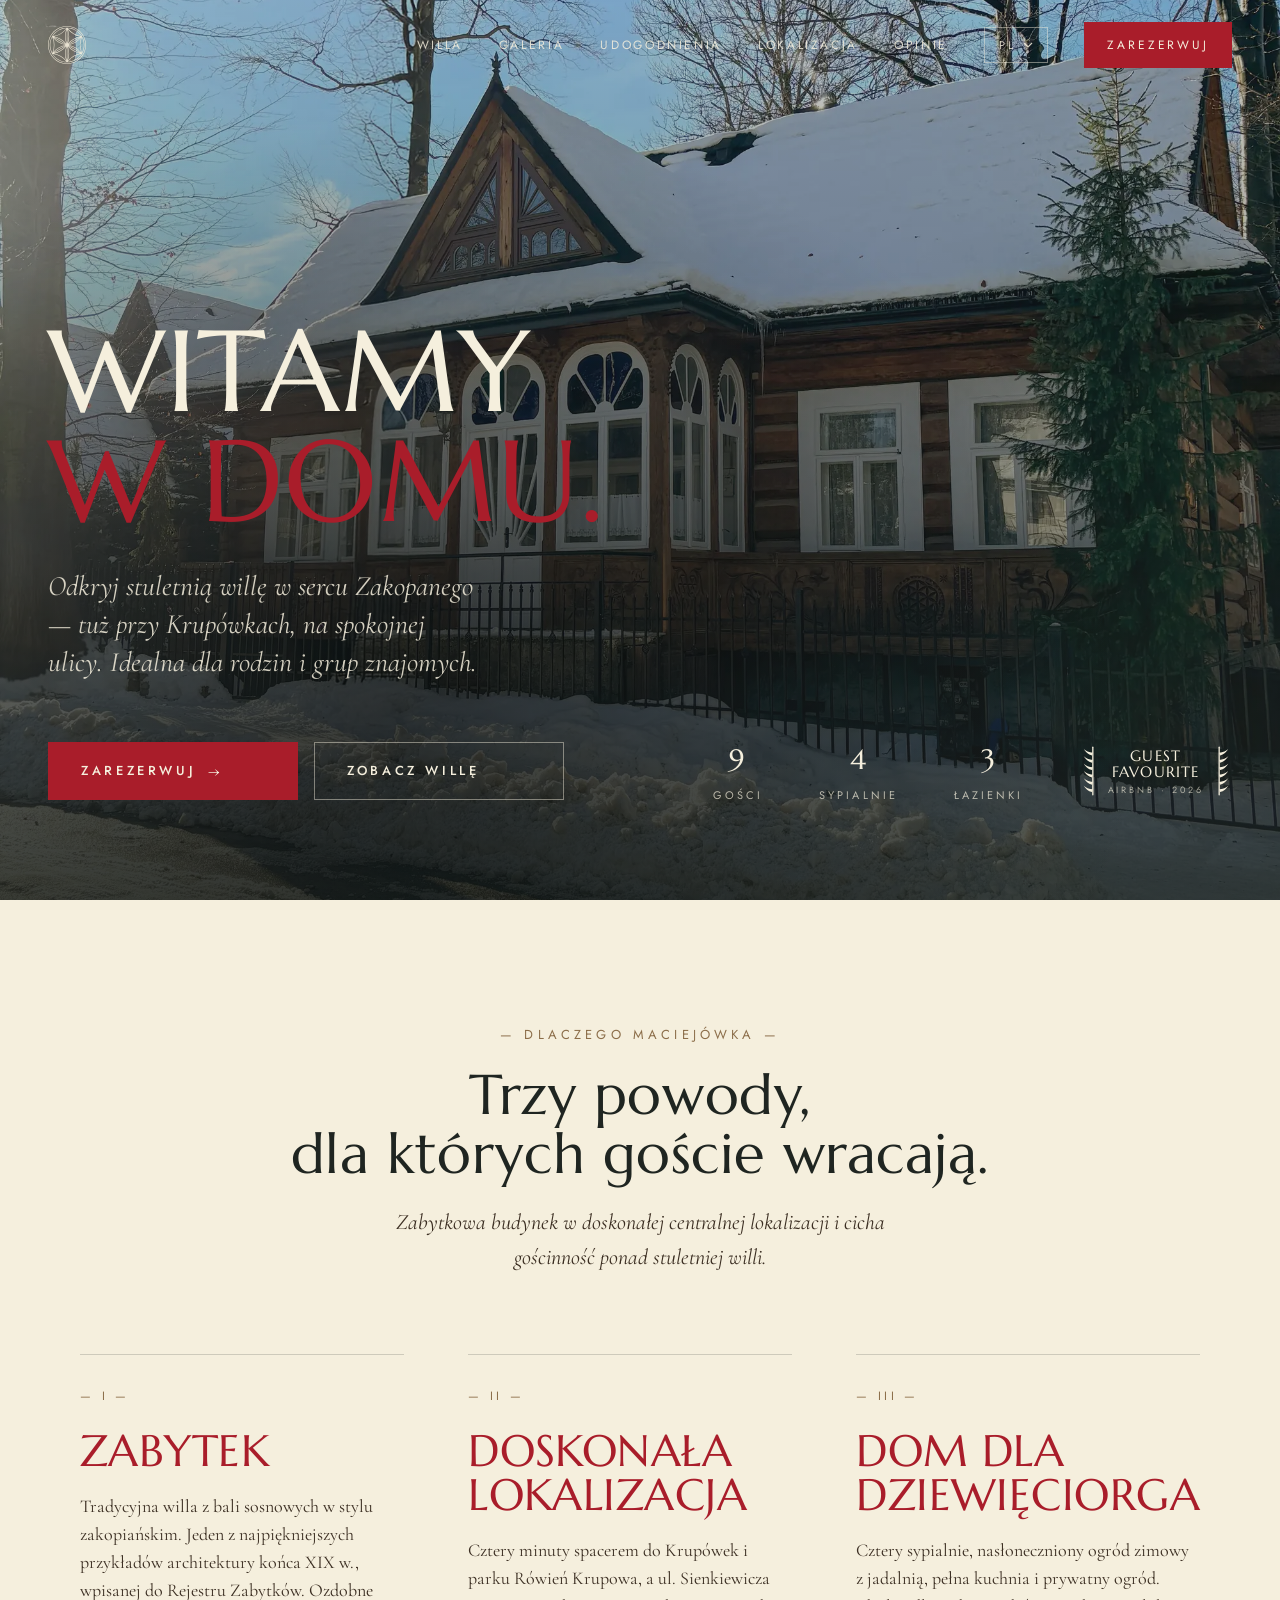
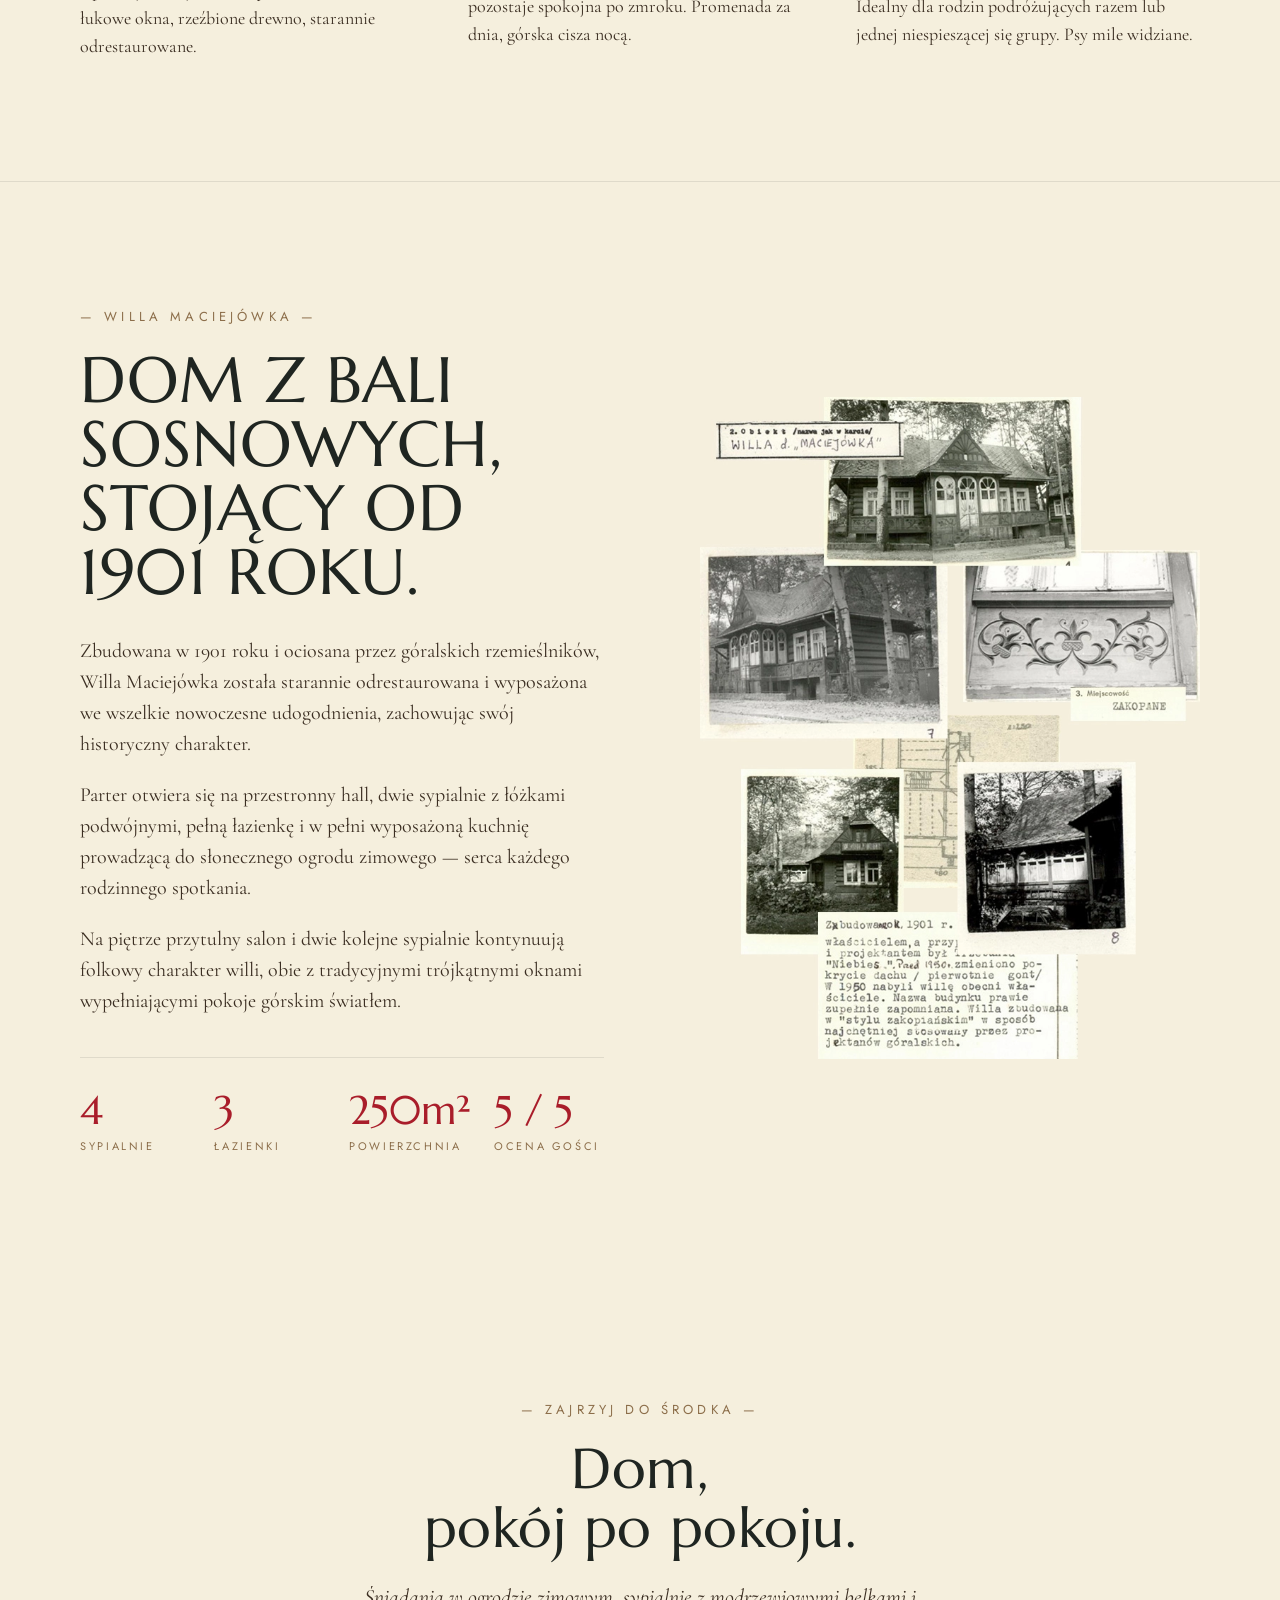
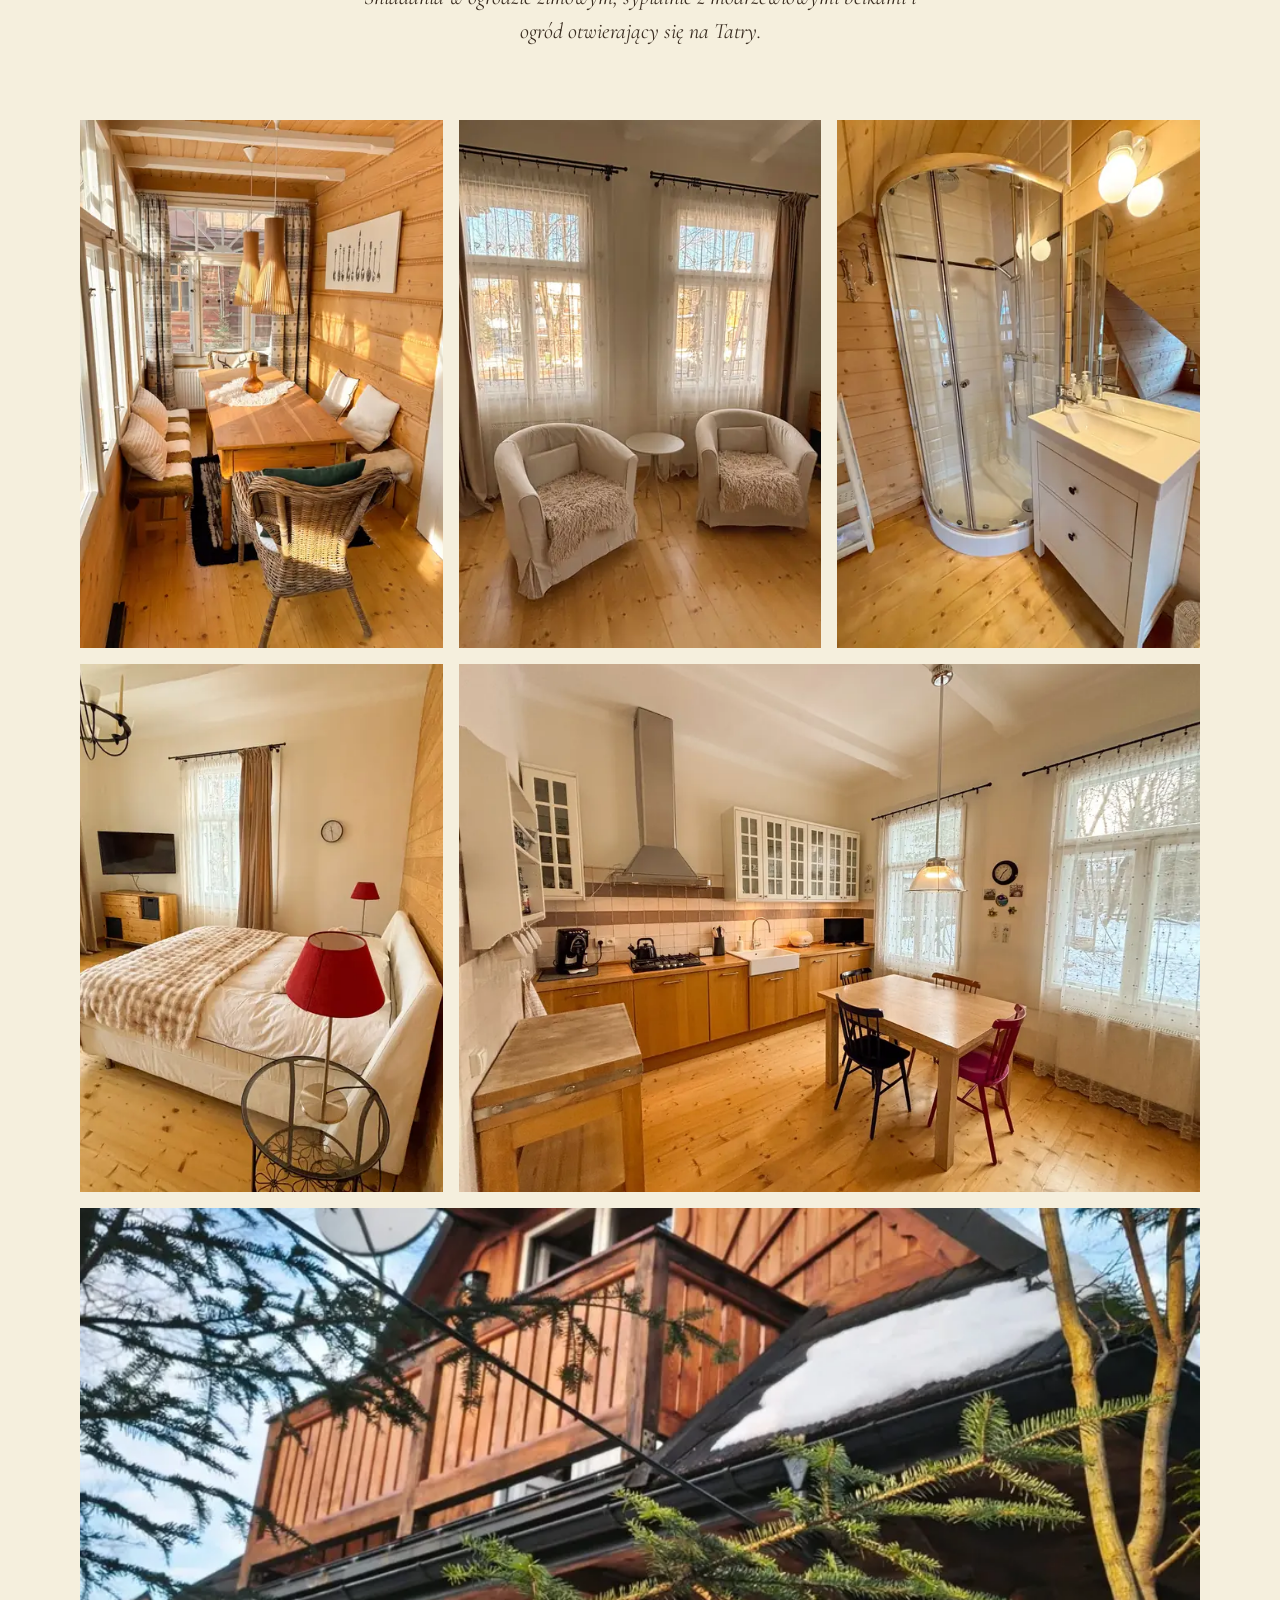
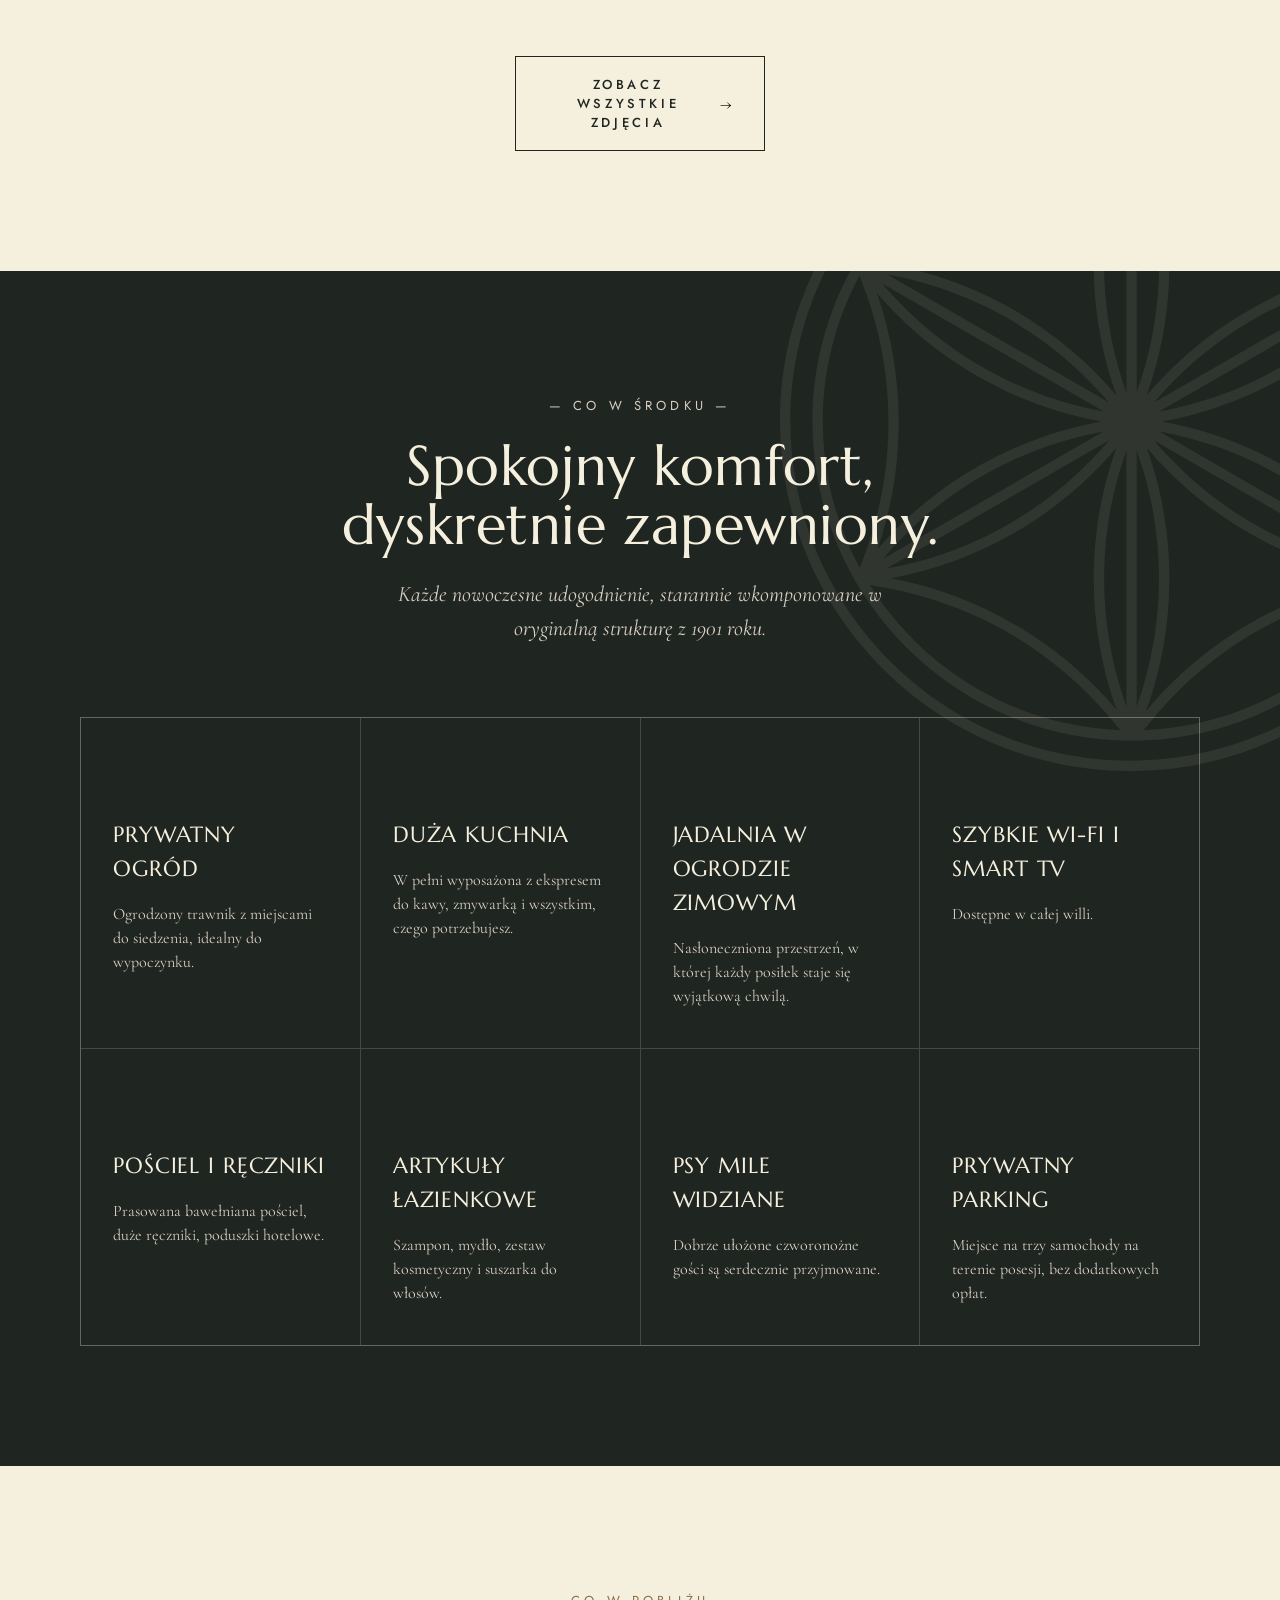
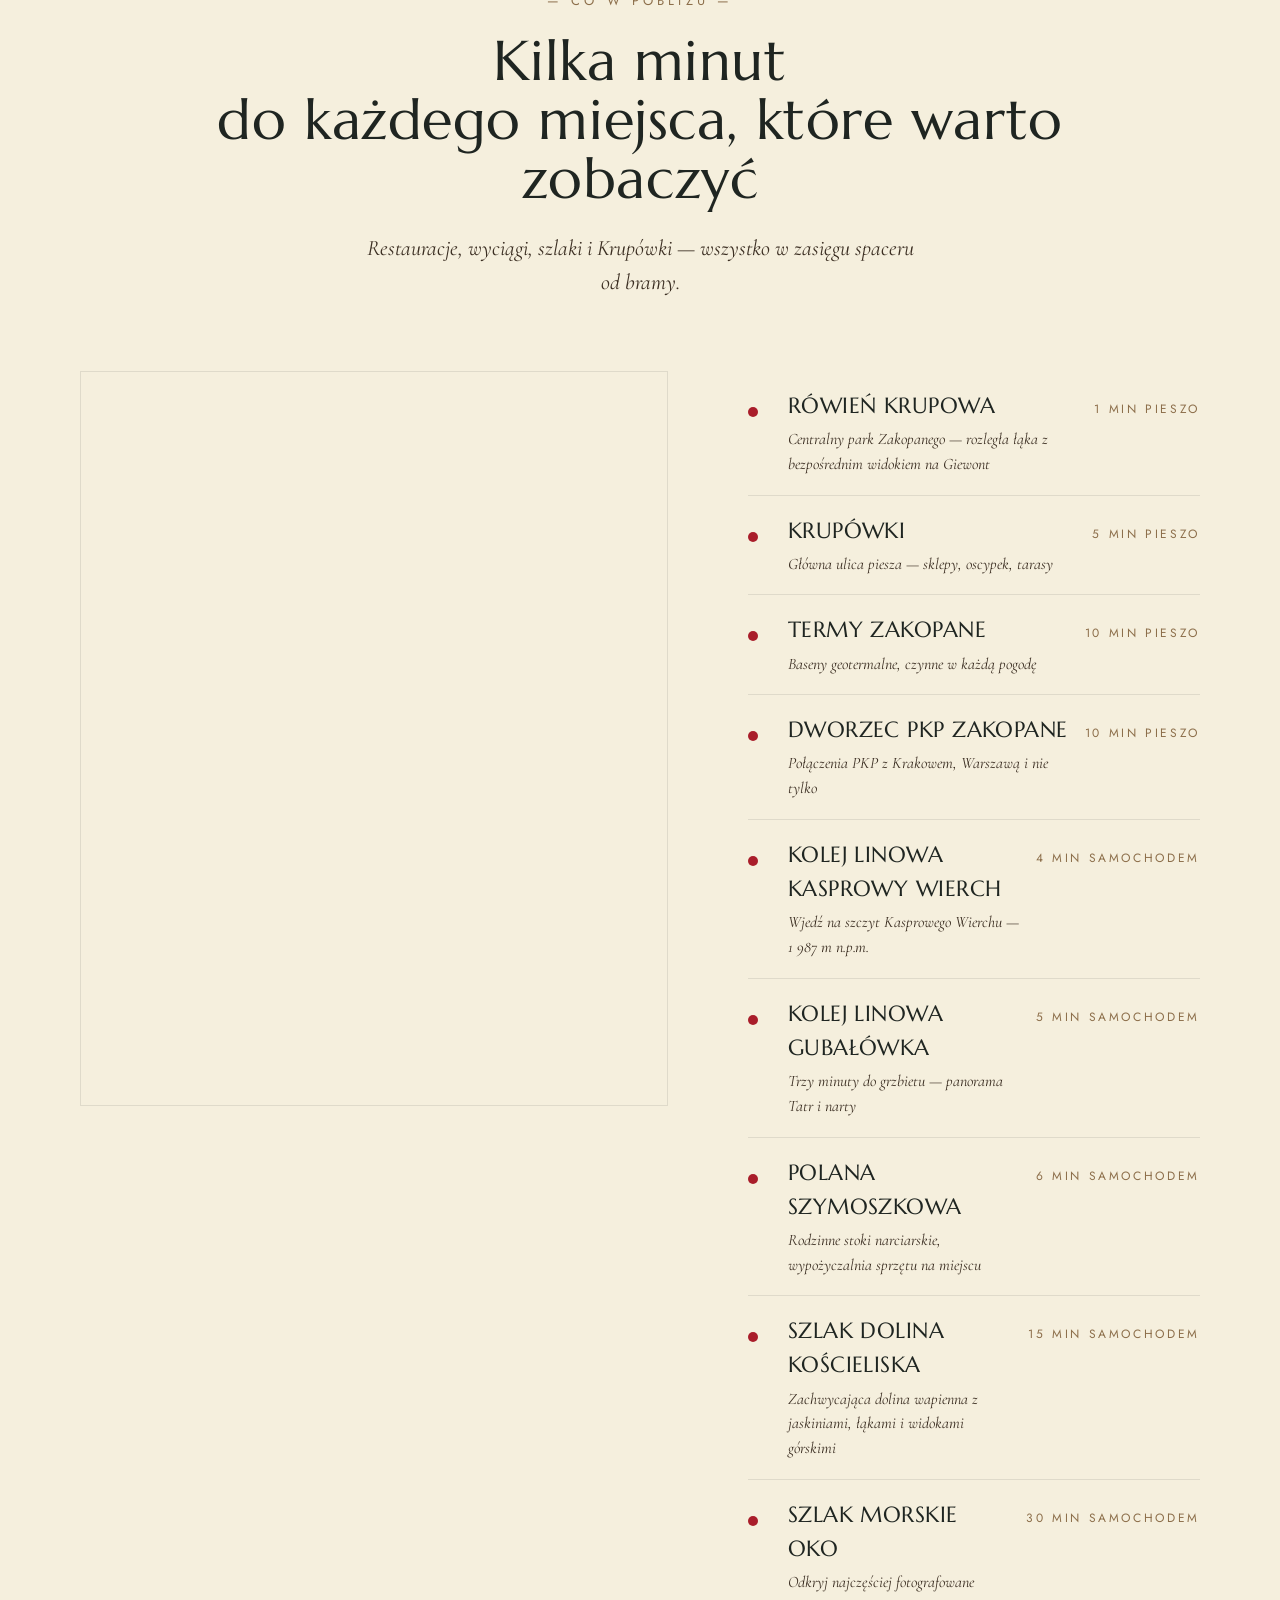
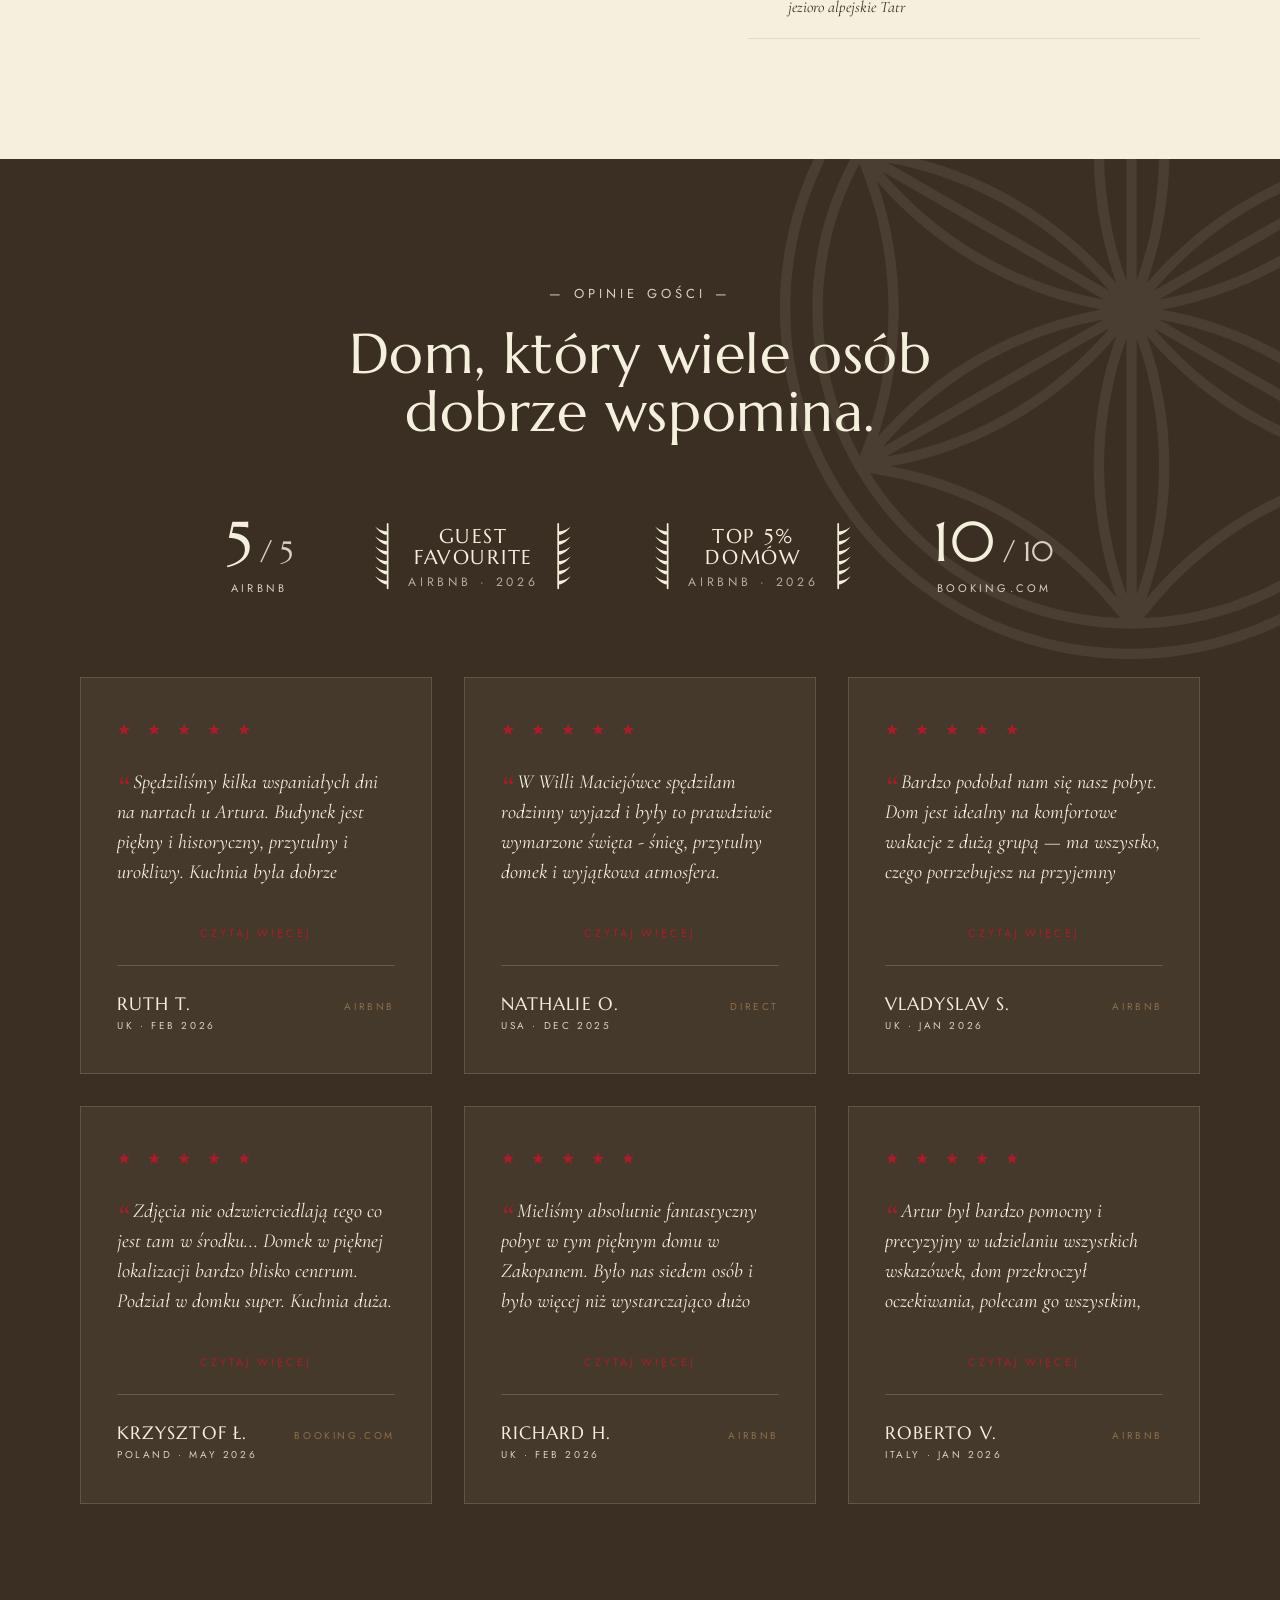
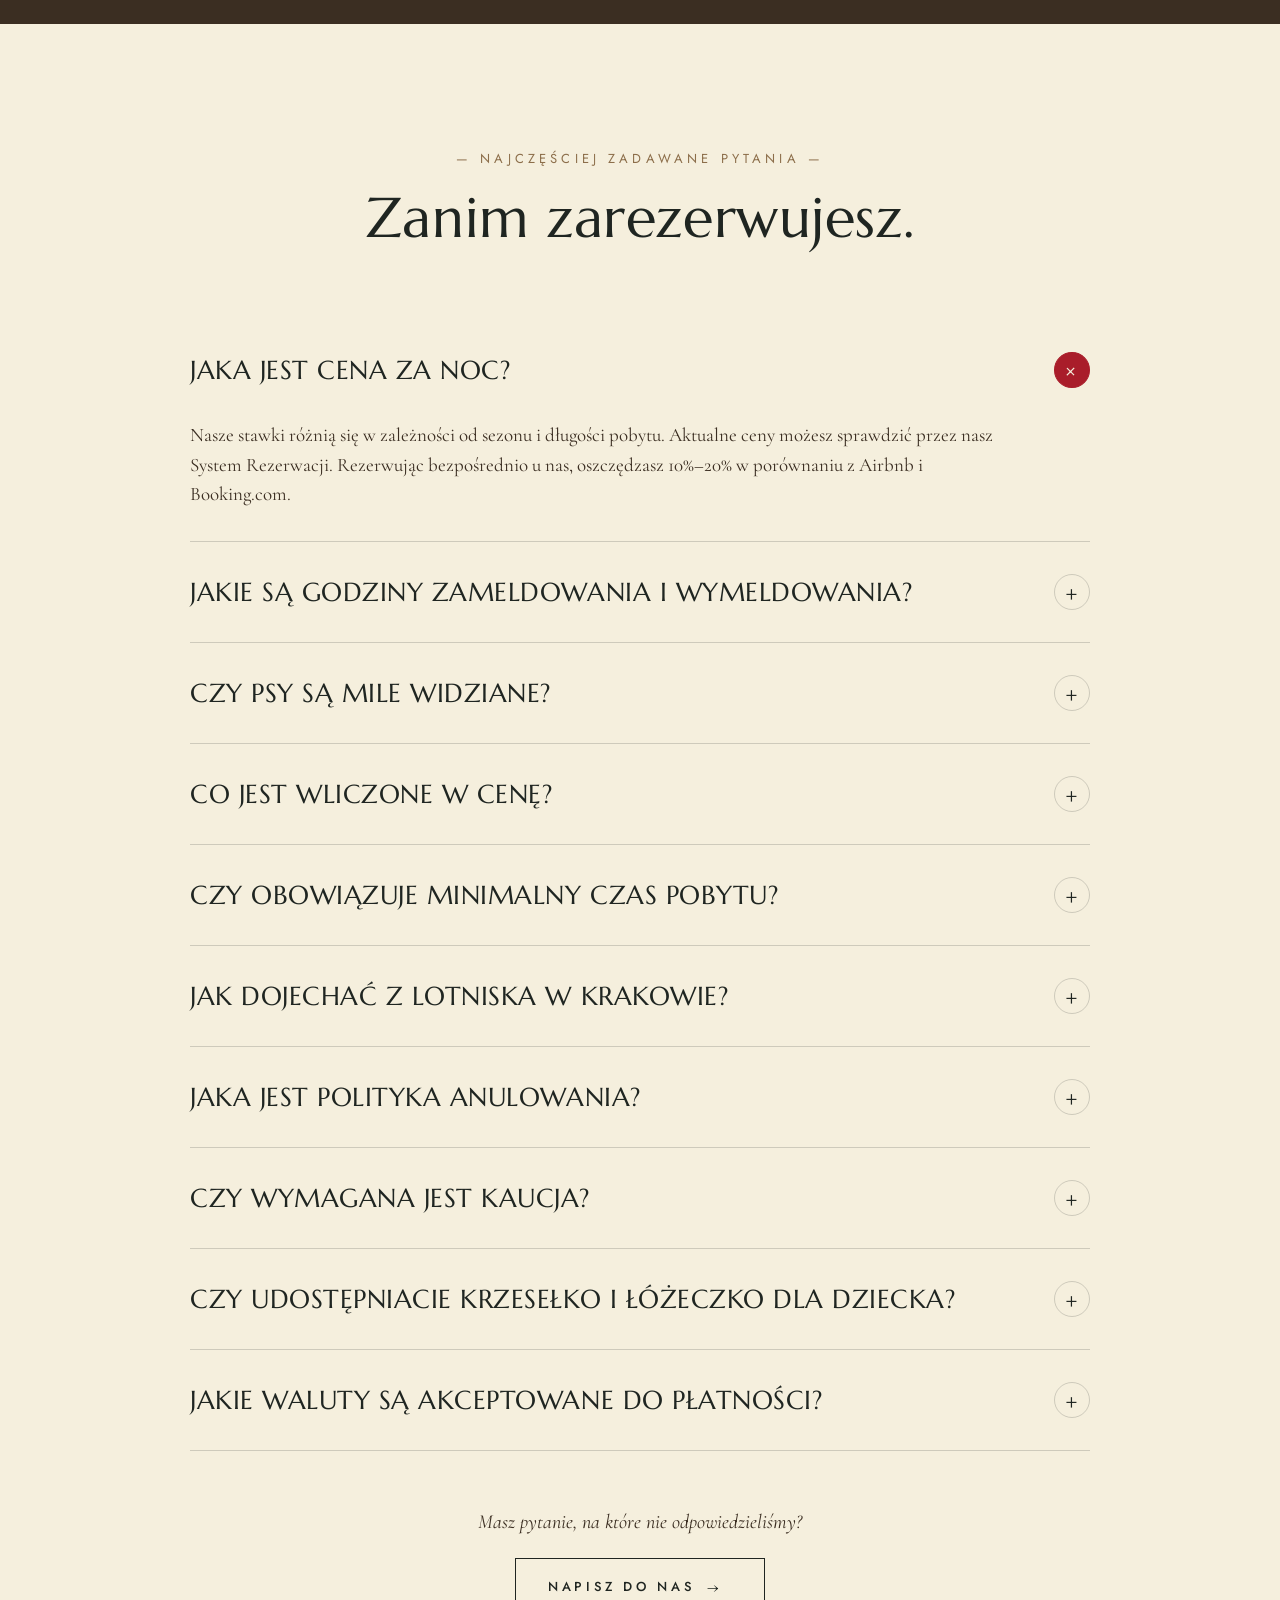
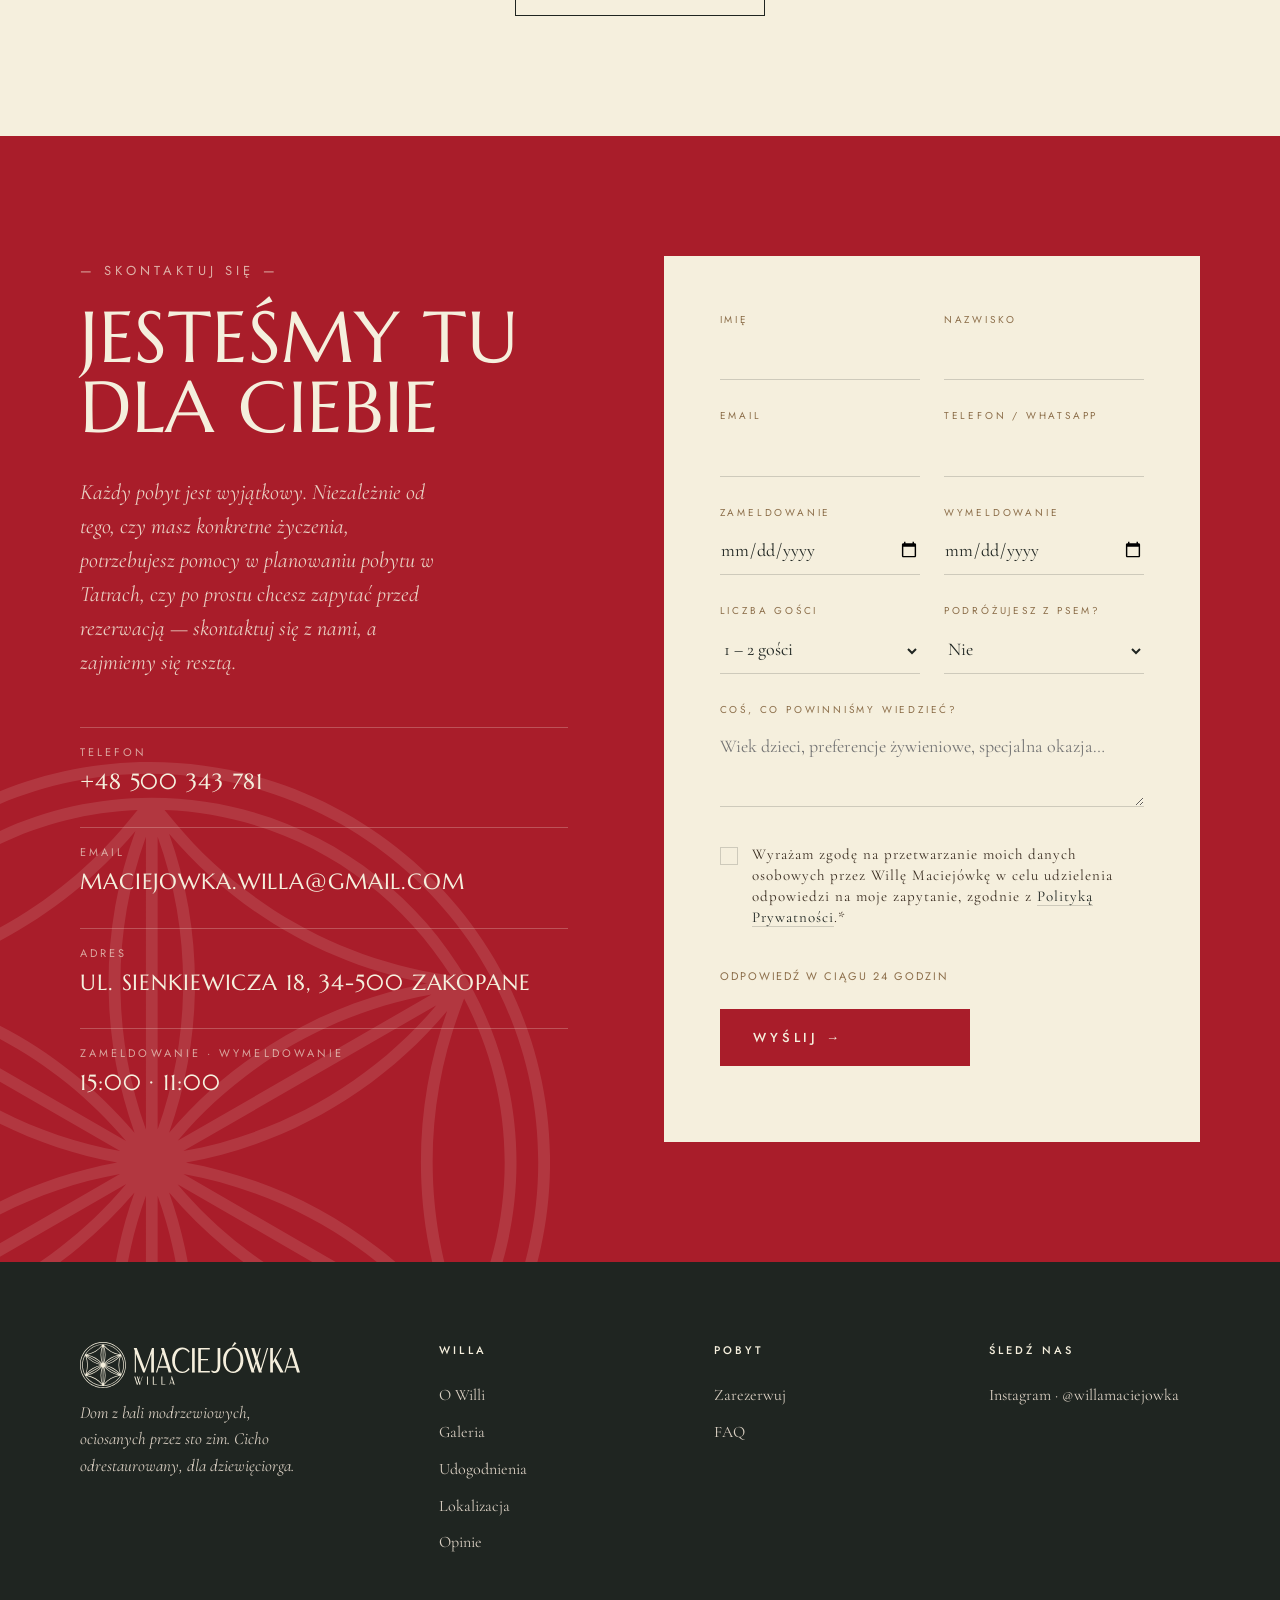
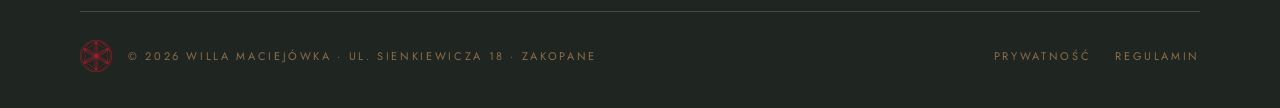
==== commit 3684f377: "Address second PageSpeed round: async fonts, responsive img srcset, reflow fix - Load Google Fonts C" ====
--- a/index-pl.html
+++ b/index-pl.html
@@ -8,10 +8,12 @@
 <link rel="preconnect" href="https://fonts.googleapis.com">
 <link rel="preconnect" href="https://fonts.gstatic.com" crossorigin>
 <link rel="preconnect" href="https://client58297.idobooking.com">
-<link href="https://fonts.googleapis.com/css2?family=Marcellus&family=Cormorant+Garamond:ital,wght@0,300;0,400;0,500;0,600;1,300;1,400&family=Jost:wght@300;400;500;600&display=swap" rel="stylesheet">
+<link rel="preload" as="style" href="https://fonts.googleapis.com/css2?family=Marcellus&family=Cormorant+Garamond:ital,wght@0,300;0,400;0,500;0,600;1,300;1,400&family=Jost:wght@300;400;500;600&display=swap">
+<link href="https://fonts.googleapis.com/css2?family=Marcellus&family=Cormorant+Garamond:ital,wght@0,300;0,400;0,500;0,600;1,300;1,400&family=Jost:wght@300;400;500;600&display=swap" rel="stylesheet" media="print" onload="this.media='all'">
+<noscript><link href="https://fonts.googleapis.com/css2?family=Marcellus&family=Cormorant+Garamond:ital,wght@0,300;0,400;0,500;0,600;1,300;1,400&family=Jost:wght@300;400;500;600&display=swap" rel="stylesheet"></noscript>
 <link rel="stylesheet" href="style.css">
 <link rel="preload" as="image" href="hero-villa-desktop.webp"
-      imagesrcset="hero-villa-mobile.webp 1080w, hero-villa-desktop.webp 2000w"
+      imagesrcset="hero-villa-mobile.webp 900w, hero-villa-desktop.webp 2000w"
       imagesizes="100vw" fetchpriority="high">
 <script defer src="https://client58297.idobooking.com/widget/script/loadScriptsForOwnPage?1779204403"></script>
 <script defer src="https://kit.fontawesome.com/2c0654d9c2.js" crossorigin="anonymous"></script>
@@ -172,7 +174,7 @@
       </div>
       <div class="about-image-wrap">
         <div class="about-image">
-          <img src="willamaciejowkazakopanecollage.webp" width="707" height="936" alt="Willa Maciejówka — karta ewidencyjna z 1979 roku" loading="lazy" decoding="async">
+          <img src="willamaciejowkazakopanecollage.webp" srcset="willamaciejowkazakopanecollage-480.webp 480w, willamaciejowkazakopanecollage.webp 707w" sizes="(max-width: 767px) 100vw, 560px" width="707" height="936" alt="Willa Maciejówka — karta ewidencyjna z 1979 roku" loading="lazy" decoding="async">
         </div>
       </div>
     </div>
@@ -189,22 +191,22 @@
     </div>
     <div class="gallery-grid">
       <div class="g g-1">
-        <img src="photos/feature/dom%20na%20wynajem%20zakopane%20oranzeria.webp" width="960" height="1280" alt="Oranżeria ze stołem jadalnym" loading="eager" fetchpriority="high" decoding="async">
+        <img src="photos/feature/dom%20na%20wynajem%20zakopane%20oranzeria.webp" srcset="photos/thumb/dom%20na%20wynajem%20zakopane%20oranzeria.webp 480w, photos/feature/dom%20na%20wynajem%20zakopane%20oranzeria.webp 960w" sizes="(max-width: 640px) 50vw, (max-width: 1024px) 33vw, 25vw" width="960" height="1280" alt="Oranżeria ze stołem jadalnym" loading="eager" fetchpriority="high" decoding="async">
       </div>
       <div class="g g-2">
-        <img src="photos/feature/willa%20maciej%C3%B3wka%20zakopane%20sypialnia.webp" width="960" height="1280" alt="Sypialnia z tradycyjnymi trójkątnymi oknami" loading="lazy" decoding="async">
+        <img src="photos/feature/willa%20maciej%C3%B3wka%20zakopane%20sypialnia.webp" srcset="photos/thumb/willa%20maciej%C3%B3wka%20zakopane%20sypialnia.webp 480w, photos/feature/willa%20maciej%C3%B3wka%20zakopane%20sypialnia.webp 960w" sizes="(max-width: 640px) 50vw, (max-width: 1024px) 33vw, 25vw" width="960" height="1280" alt="Sypialnia z tradycyjnymi trójkątnymi oknami" loading="lazy" decoding="async">
       </div>
       <div class="g g-3">
-        <img src="photos/feature/luxury%20villa%20zakopane%20bathroom.webp" width="960" height="1280" alt="Łazienka" loading="lazy" decoding="async">
+        <img src="photos/feature/luxury%20villa%20zakopane%20bathroom.webp" srcset="photos/thumb/luxury%20villa%20zakopane%20bathroom.webp 480w, photos/feature/luxury%20villa%20zakopane%20bathroom.webp 960w" sizes="(max-width: 640px) 50vw, (max-width: 1024px) 33vw, 25vw" width="960" height="1280" alt="Łazienka" loading="lazy" decoding="async">
       </div>
       <div class="g g-4">
-        <img src="photos/feature/dom%20na%20wynajem%20zakopane%20sypialnia.webp" width="960" height="1280" alt="Sypialnia — podwójne łóżko" loading="lazy" decoding="async">
+        <img src="photos/feature/dom%20na%20wynajem%20zakopane%20sypialnia.webp" srcset="photos/thumb/dom%20na%20wynajem%20zakopane%20sypialnia.webp 480w, photos/feature/dom%20na%20wynajem%20zakopane%20sypialnia.webp 960w" sizes="(max-width: 640px) 50vw, (max-width: 1024px) 33vw, 25vw" width="960" height="1280" alt="Sypialnia — podwójne łóżko" loading="lazy" decoding="async">
       </div>
       <div class="g g-5">
-        <img src="photos/feature/vacation%20home%20zakopane%20kitchen.webp" width="960" height="720" alt="W pełni wyposażona kuchnia" loading="lazy" decoding="async">
+        <img src="photos/feature/vacation%20home%20zakopane%20kitchen.webp" srcset="photos/thumb/vacation%20home%20zakopane%20kitchen.webp 480w, photos/feature/vacation%20home%20zakopane%20kitchen.webp 960w" sizes="(max-width: 640px) 100vw, (max-width: 1024px) 66vw, 50vw" width="960" height="720" alt="W pełni wyposażona kuchnia" loading="lazy" decoding="async">
       </div>
       <div class="g g-6">
-        <img src="photos/feature/willa%20maciej%C3%B3wka%20zakopane%20dom%20fasada%201.webp" width="960" height="720" alt="Willa Maciejówka — tradycyjna willa w Zakopanem" loading="lazy" decoding="async">
+        <img src="photos/feature/willa%20maciej%C3%B3wka%20zakopane%20dom%20fasada%201.webp" srcset="photos/thumb/willa%20maciej%C3%B3wka%20zakopane%20dom%20fasada%201.webp 480w, photos/feature/willa%20maciej%C3%B3wka%20zakopane%20dom%20fasada%201.webp 960w" sizes="(max-width: 640px) 100vw, 100vw" width="960" height="720" alt="Willa Maciejówka — tradycyjna willa w Zakopanem" loading="lazy" decoding="async">
       </div>
     </div>
     <div class="gallery-cta">
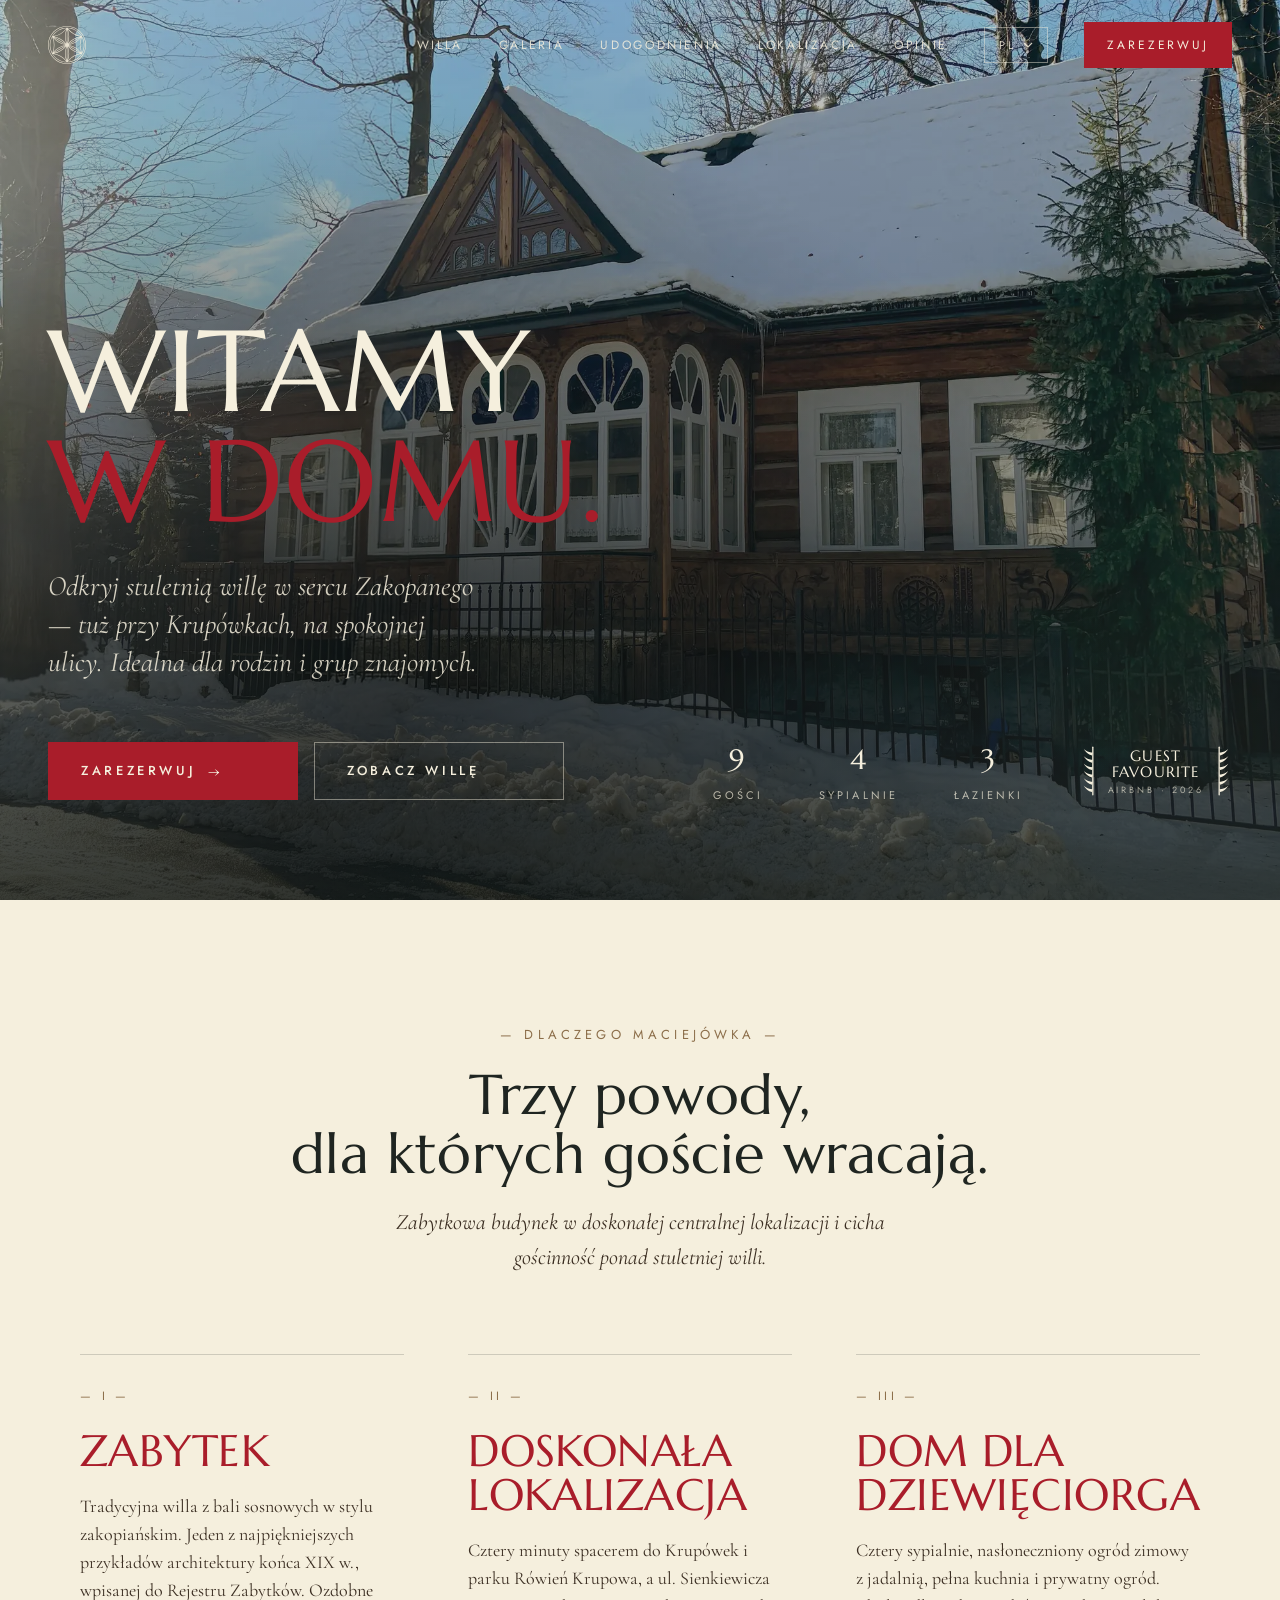
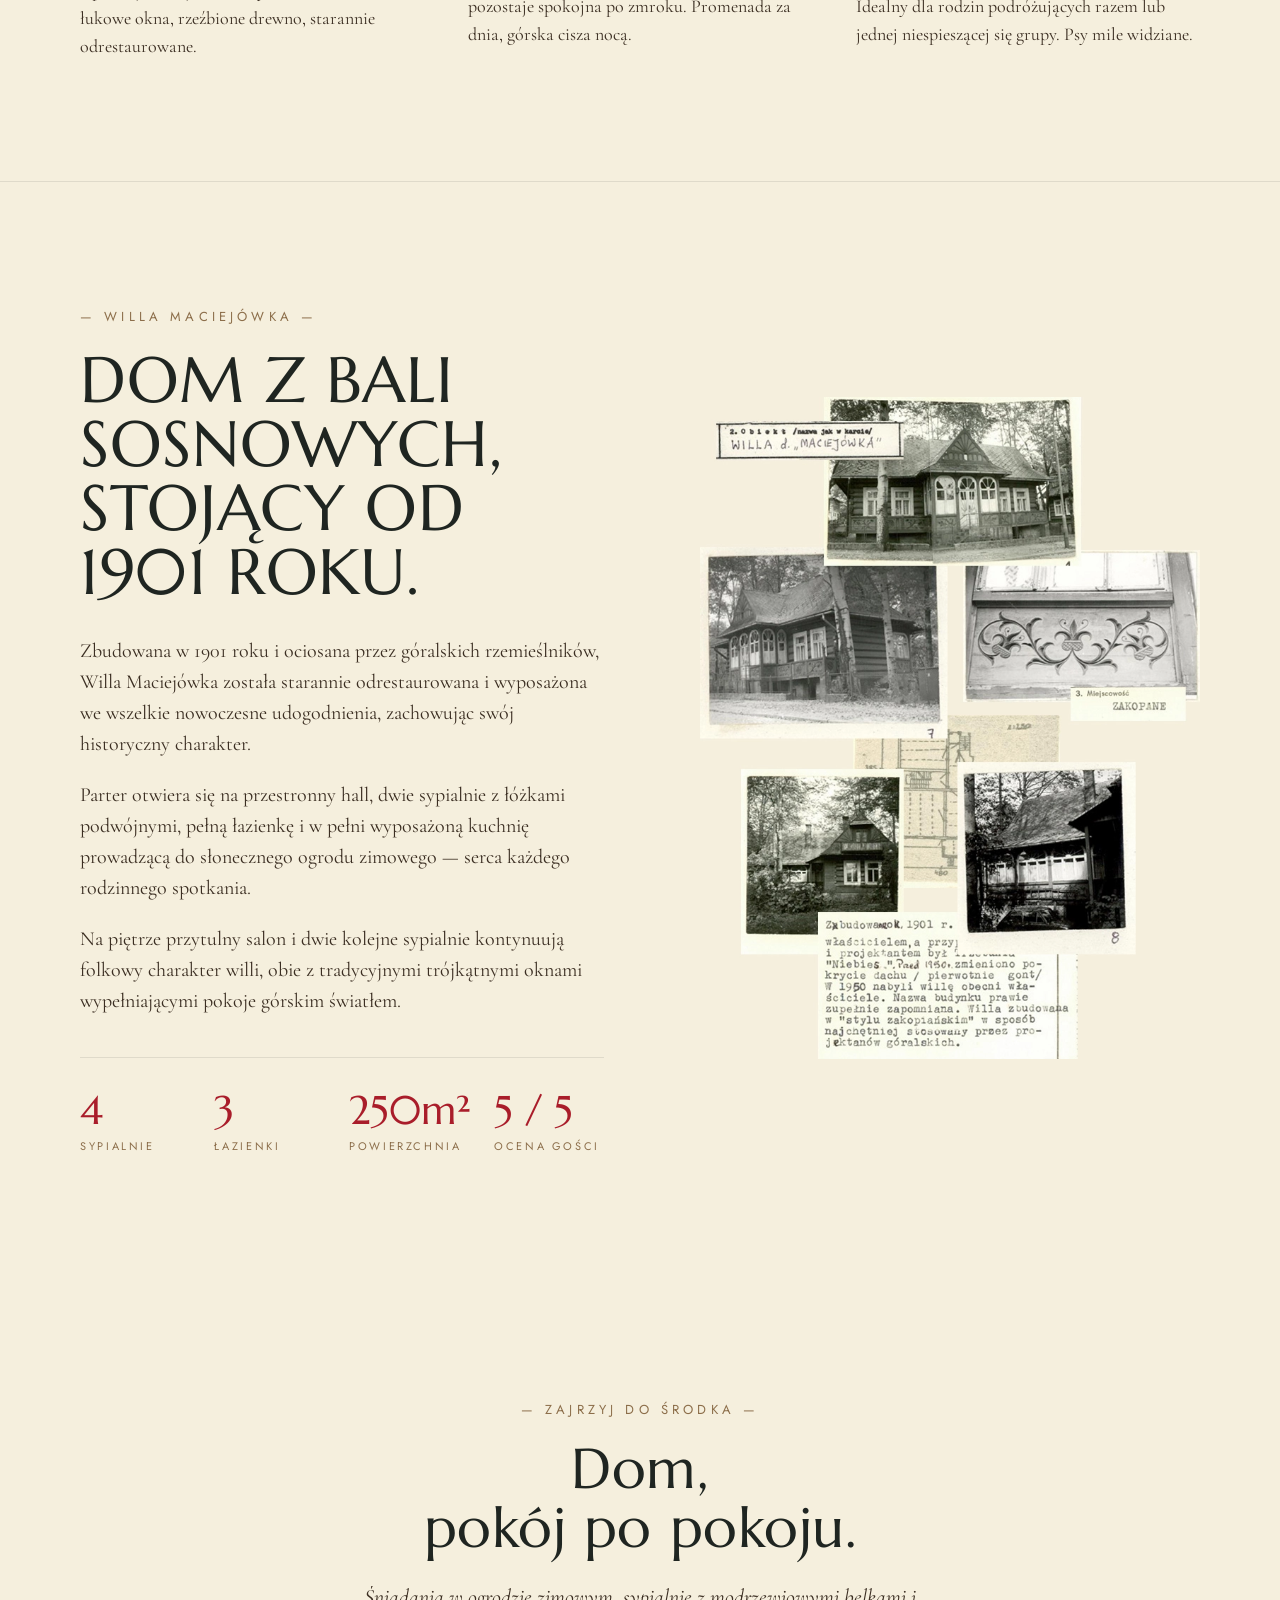
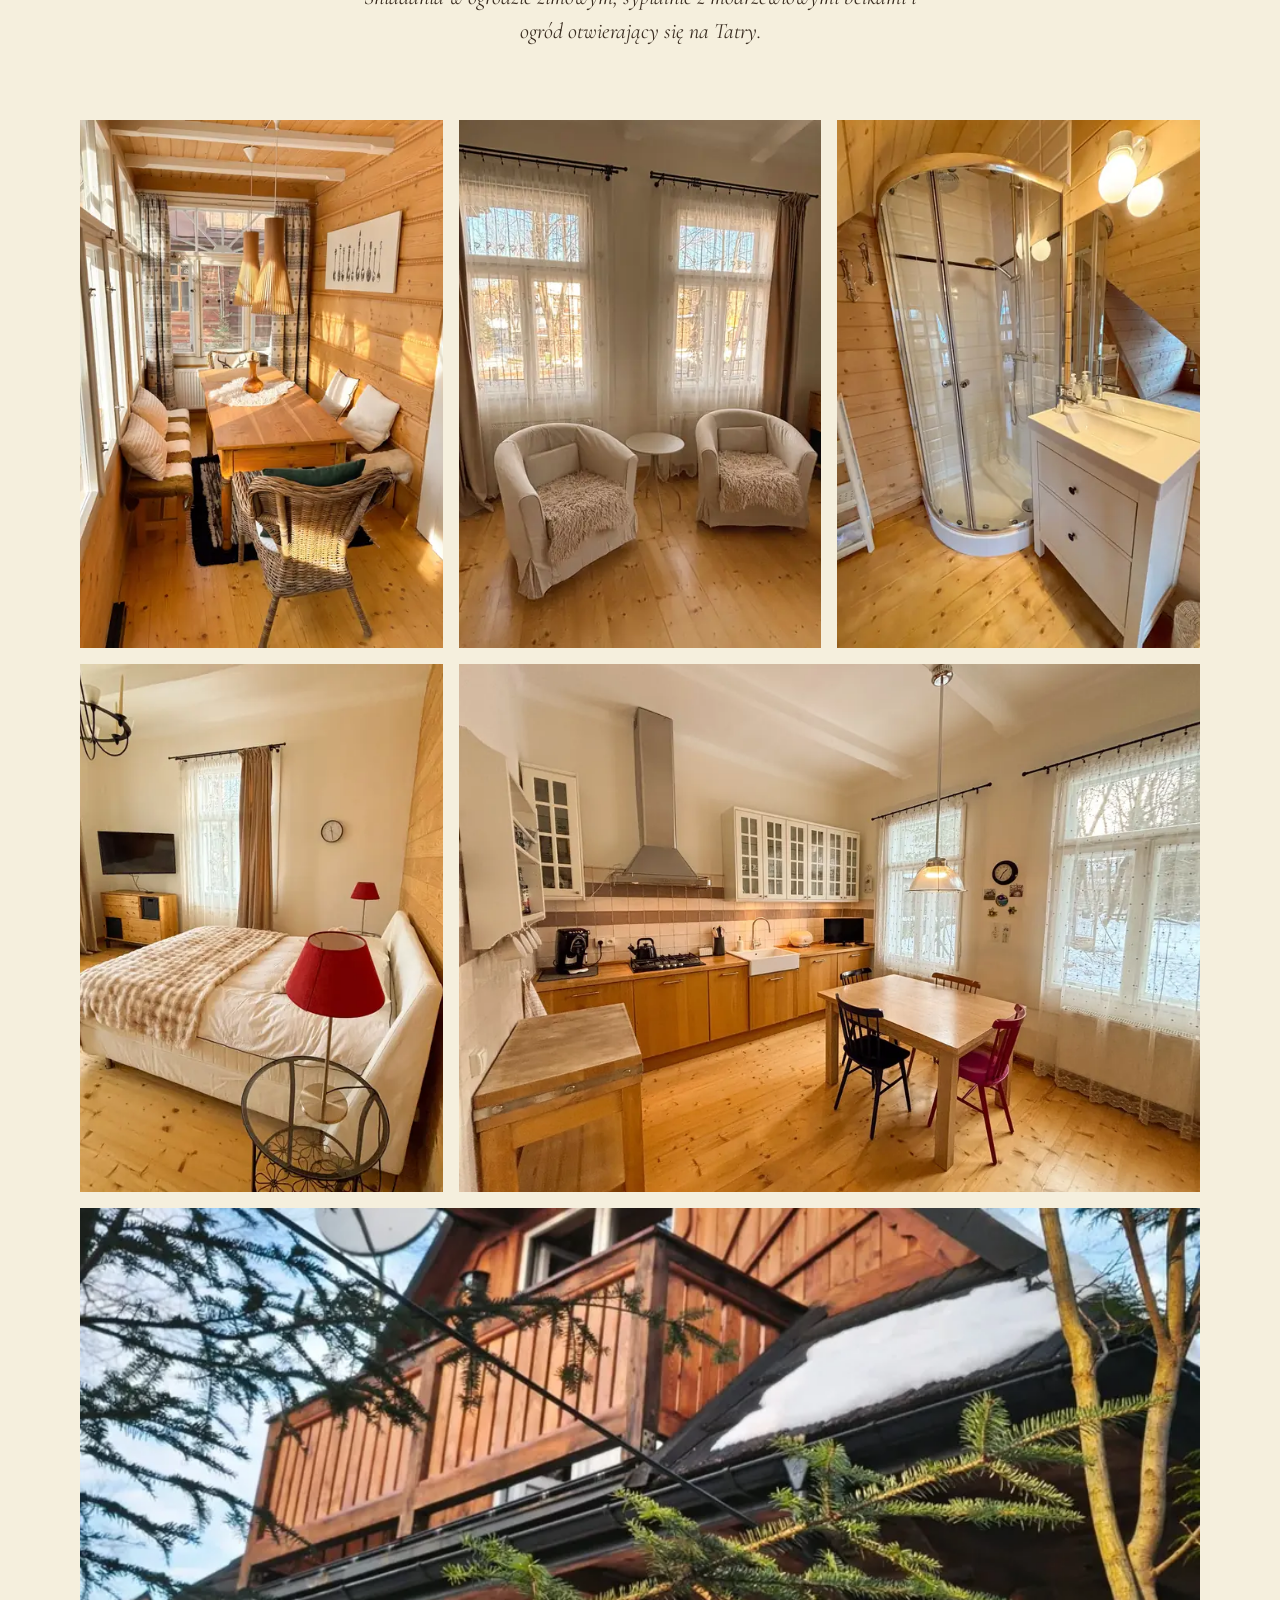
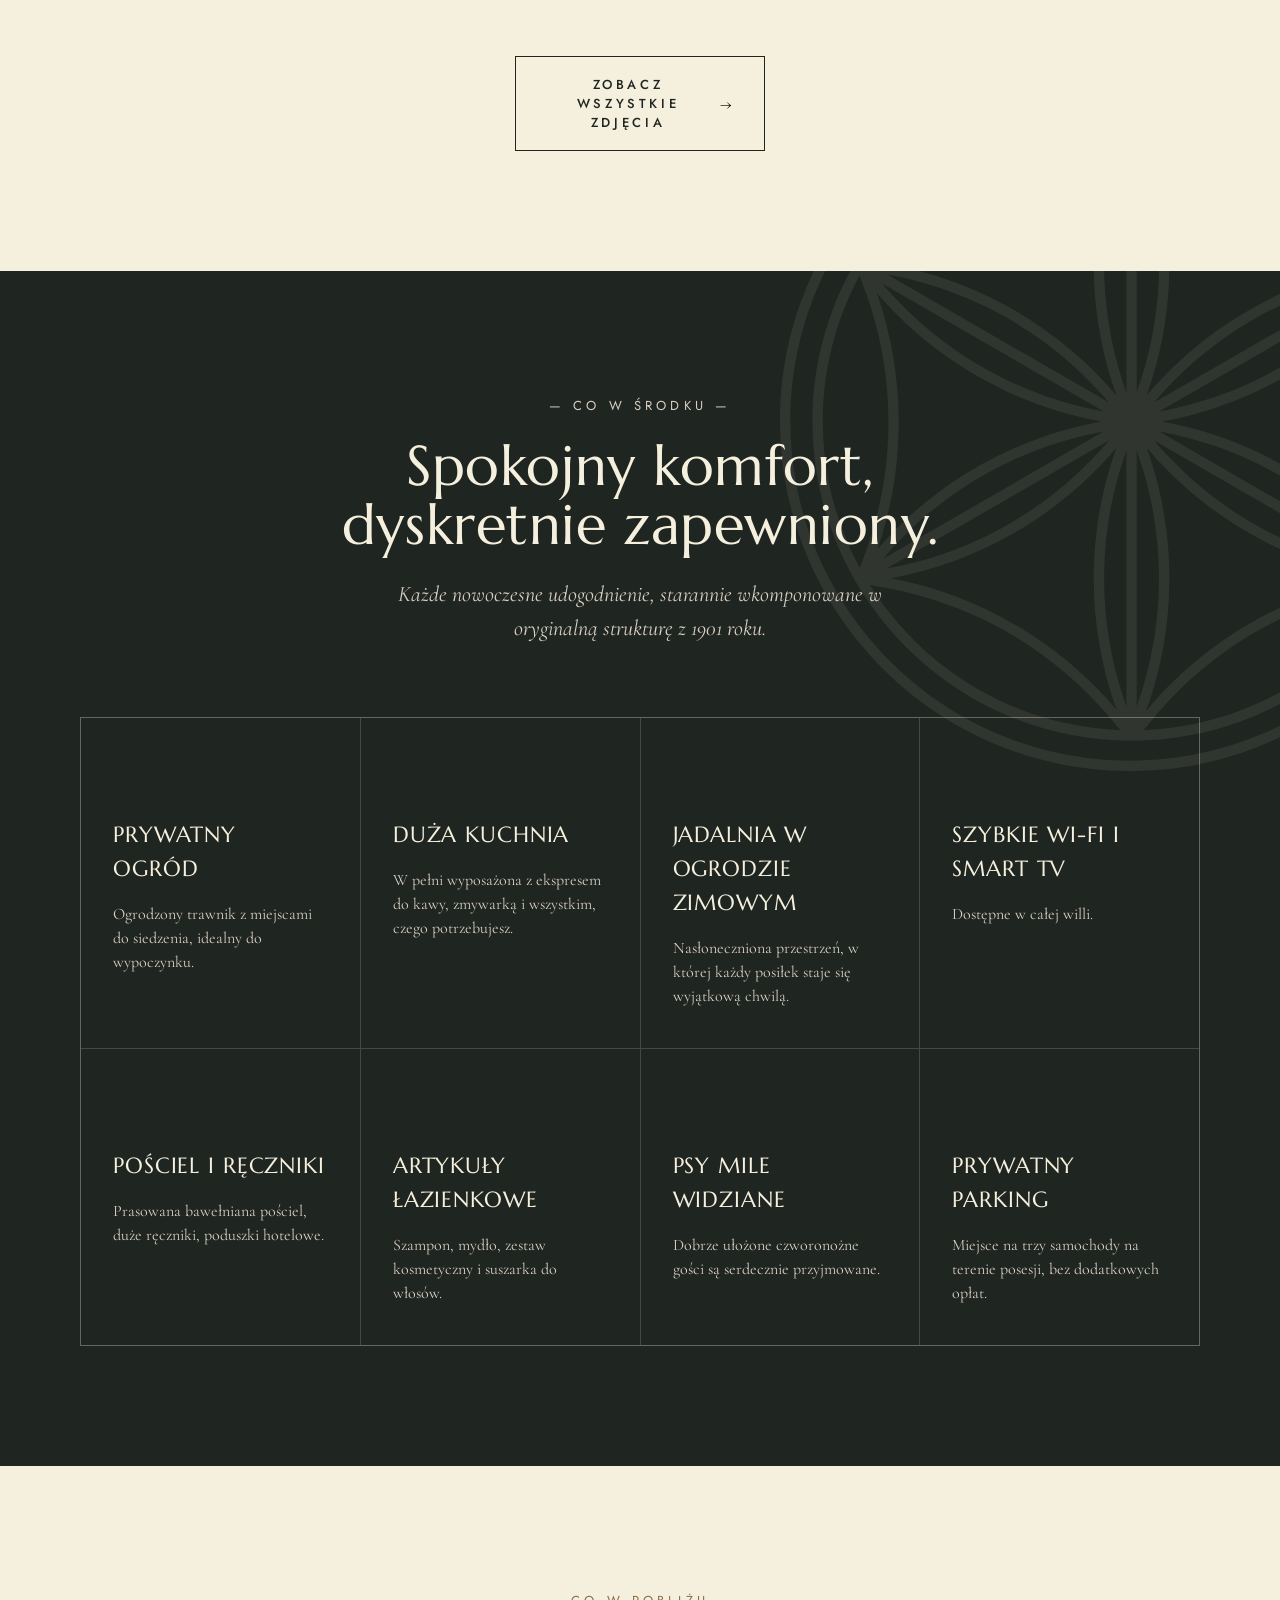
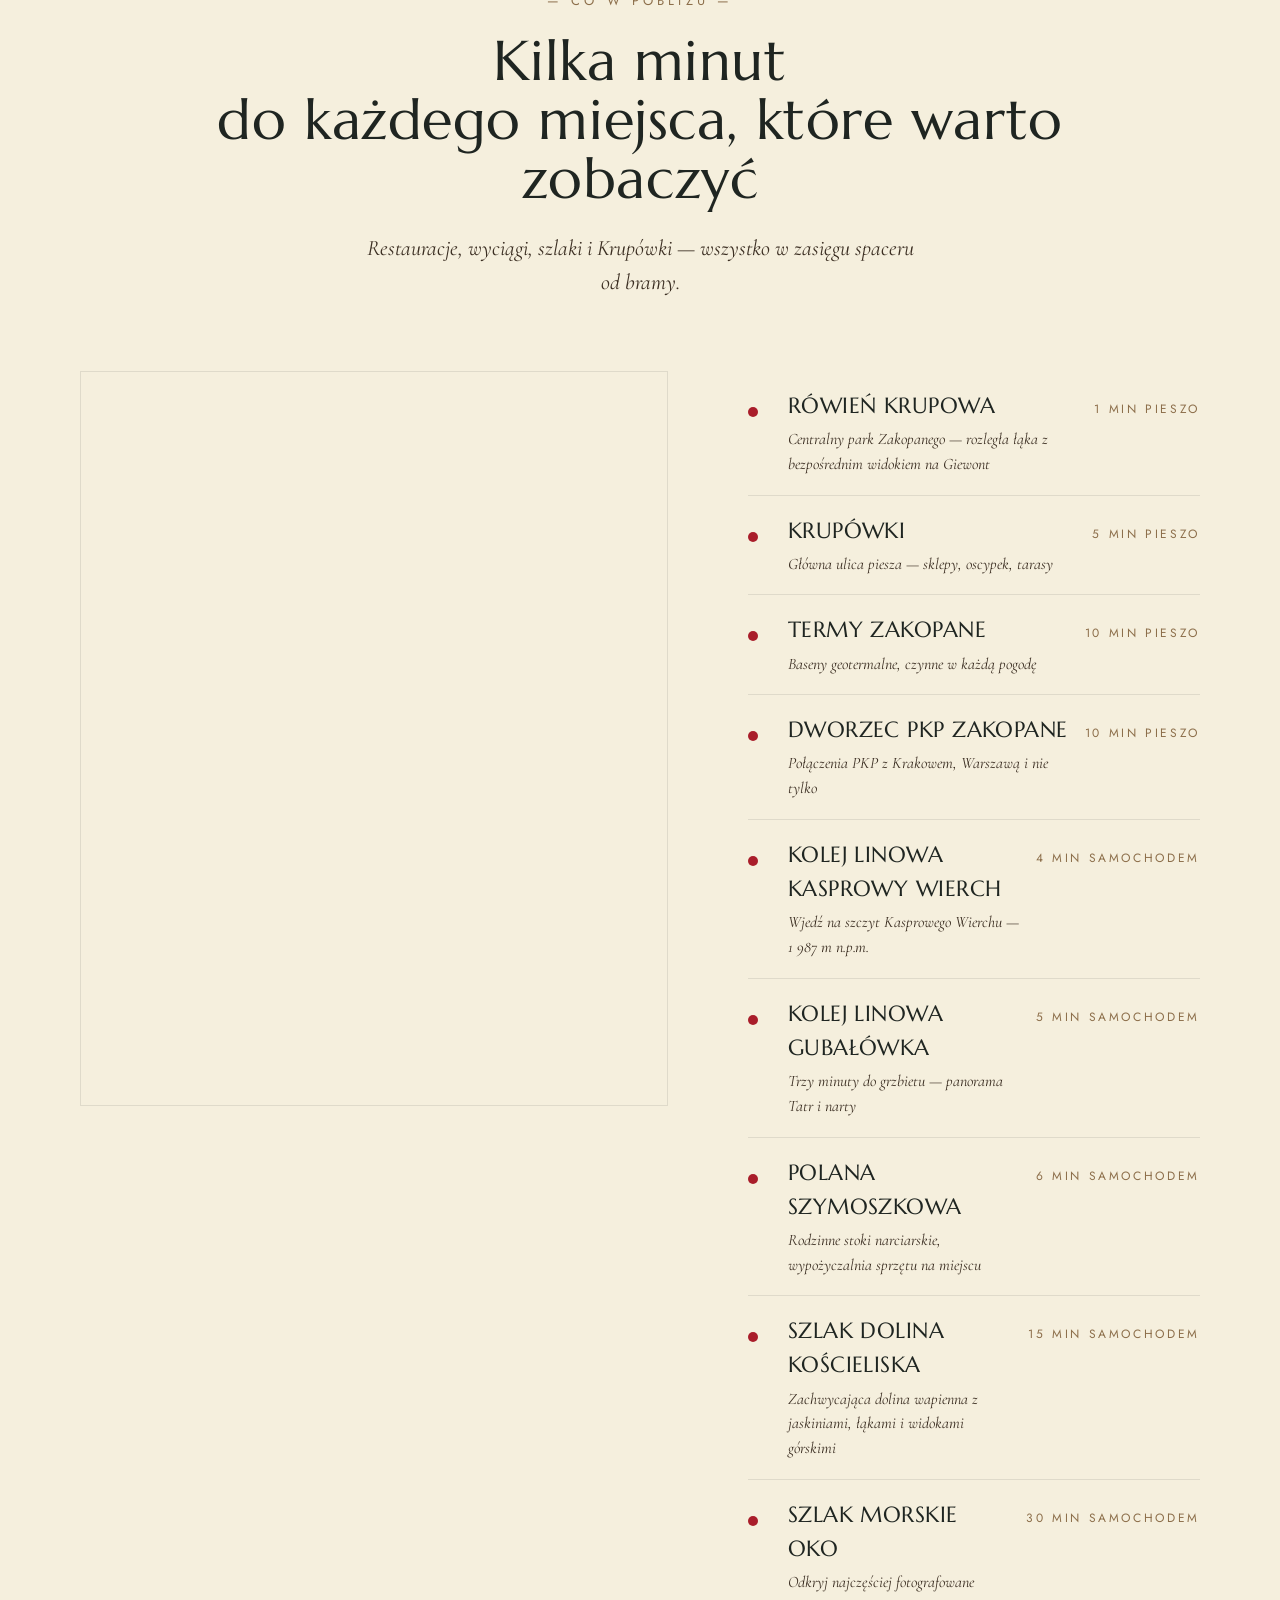
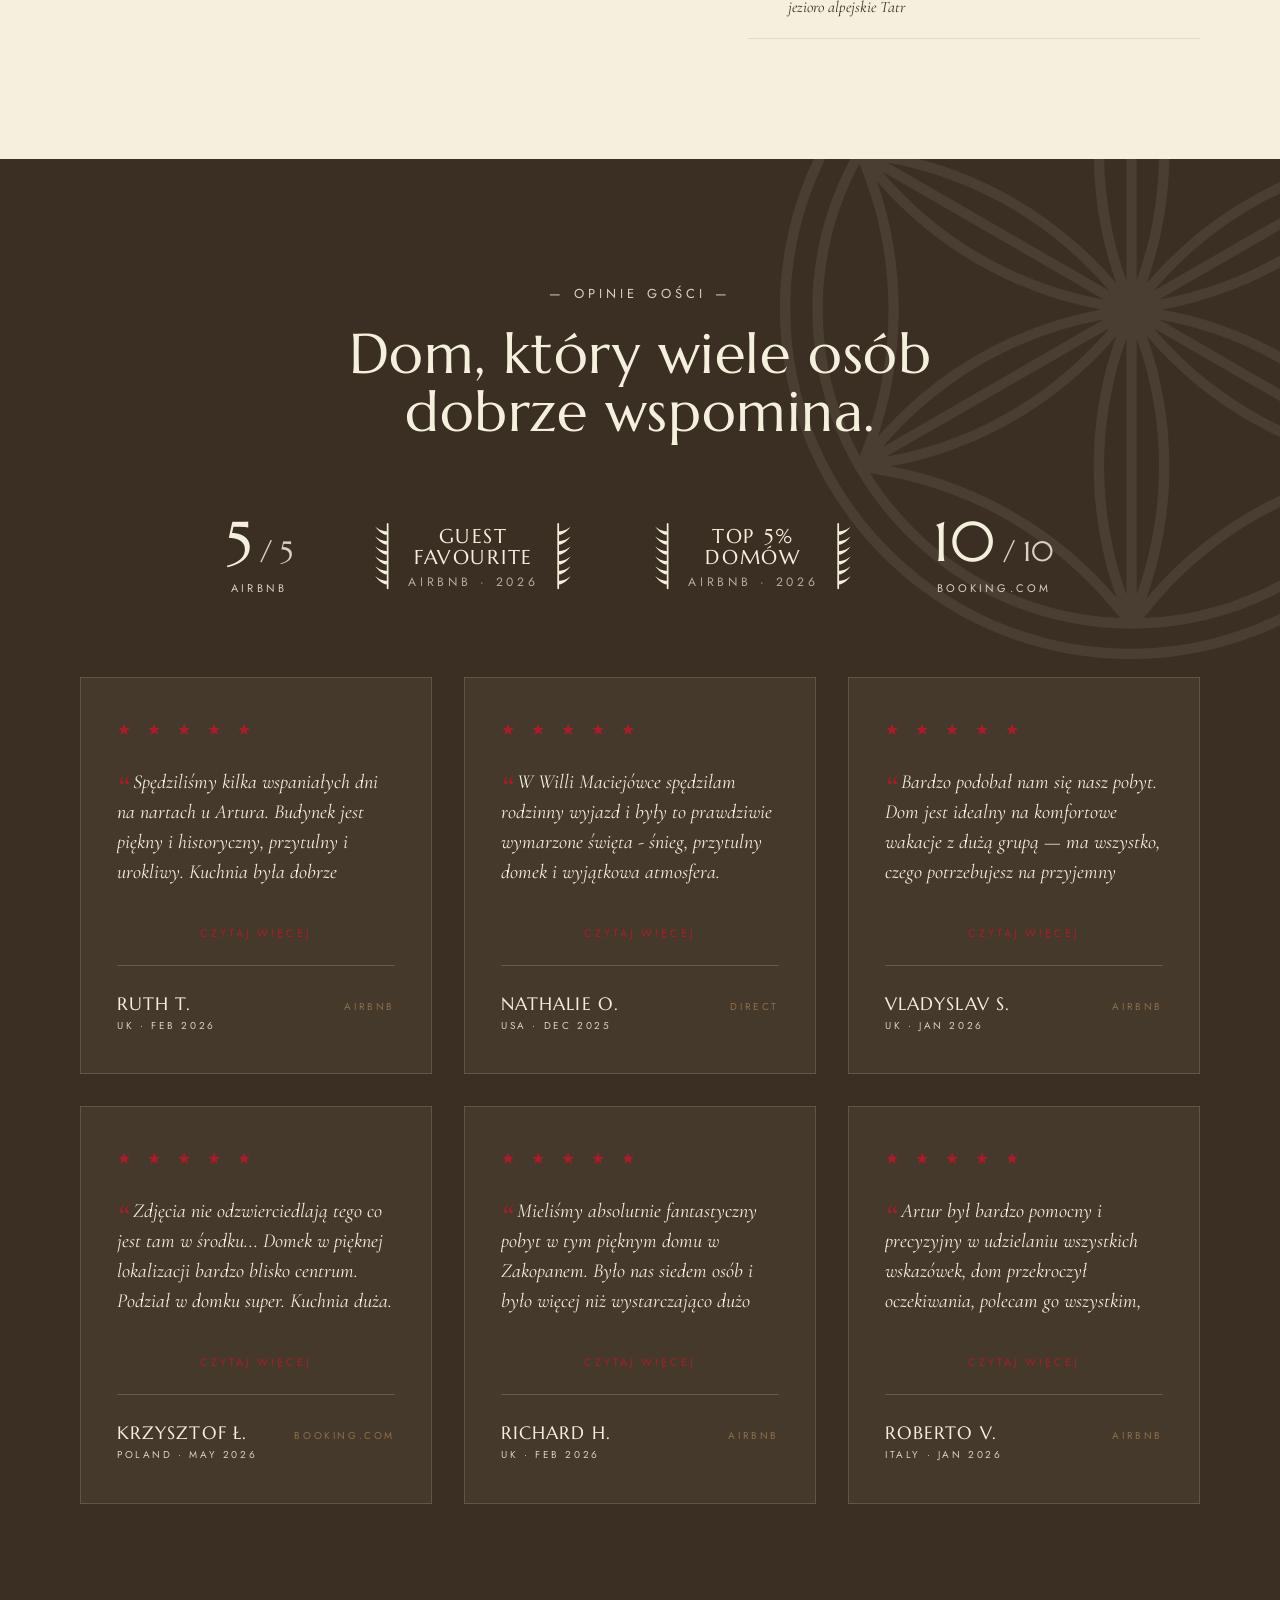
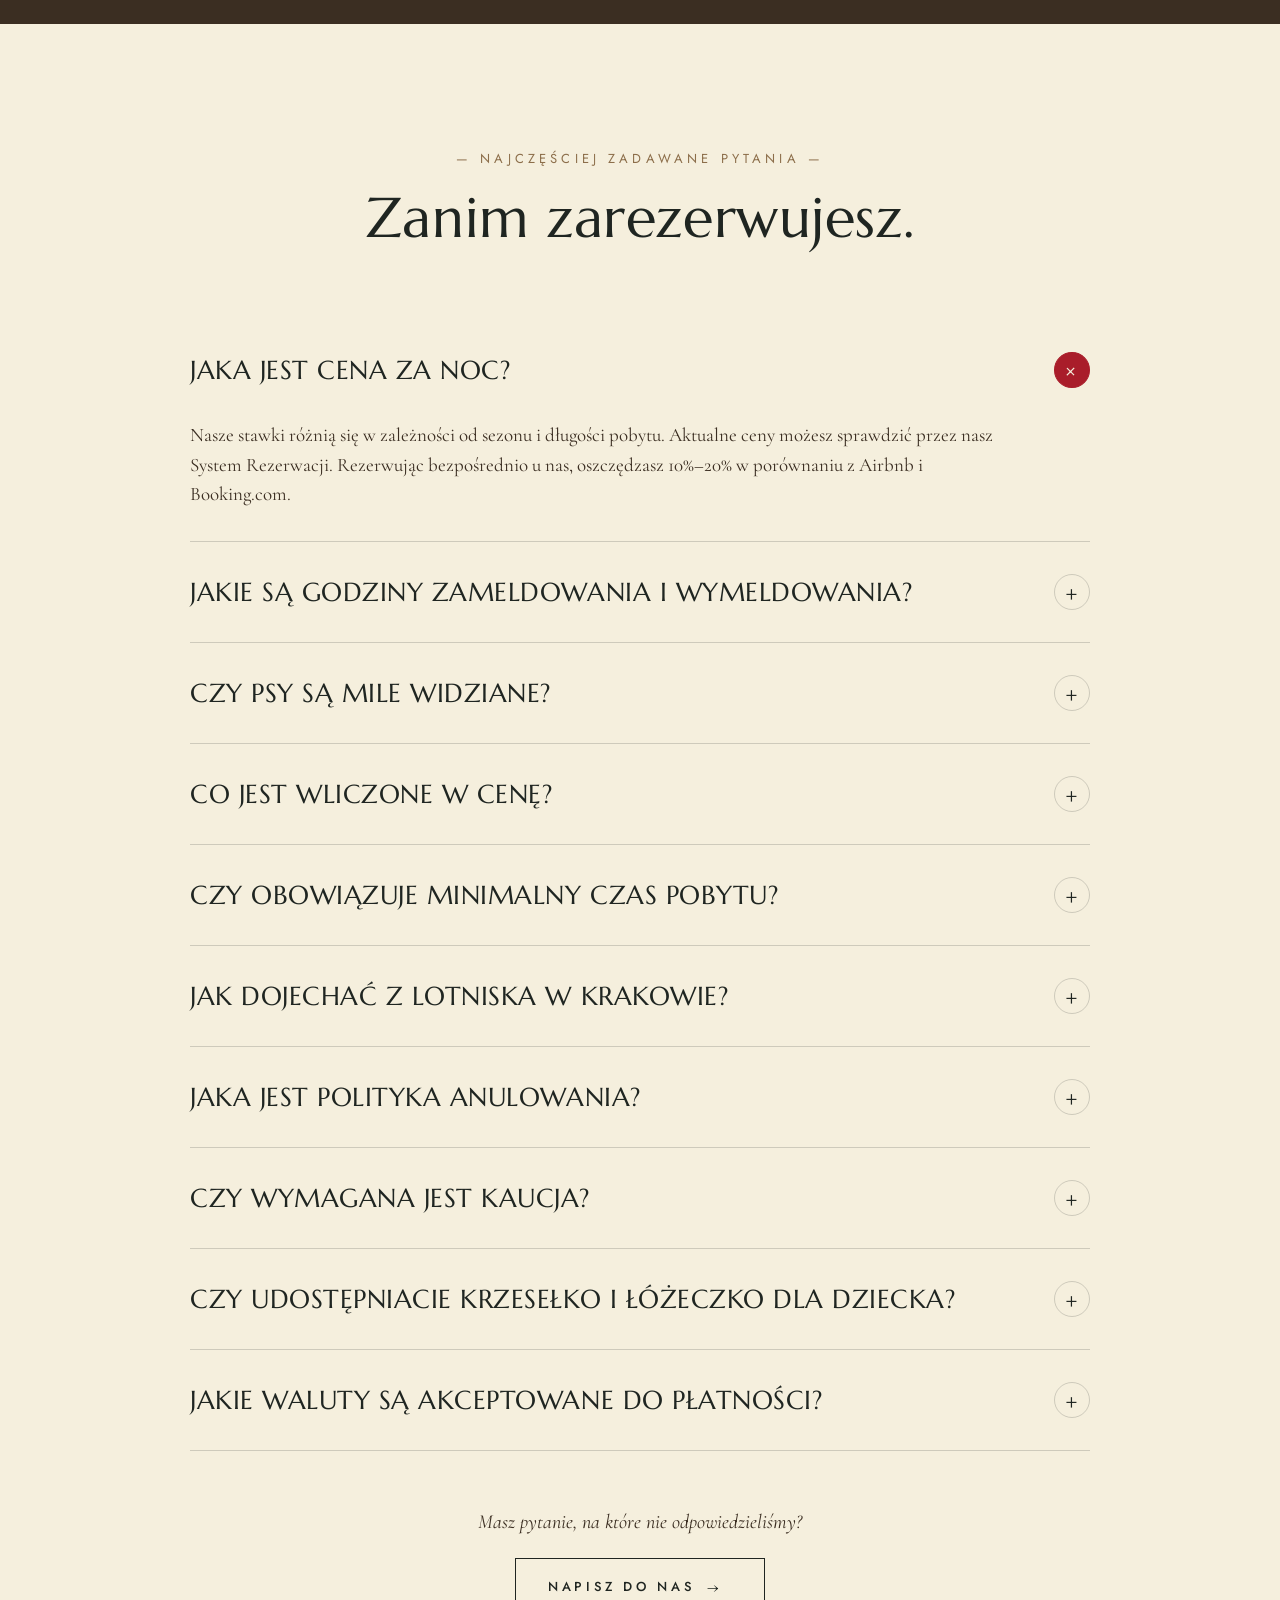
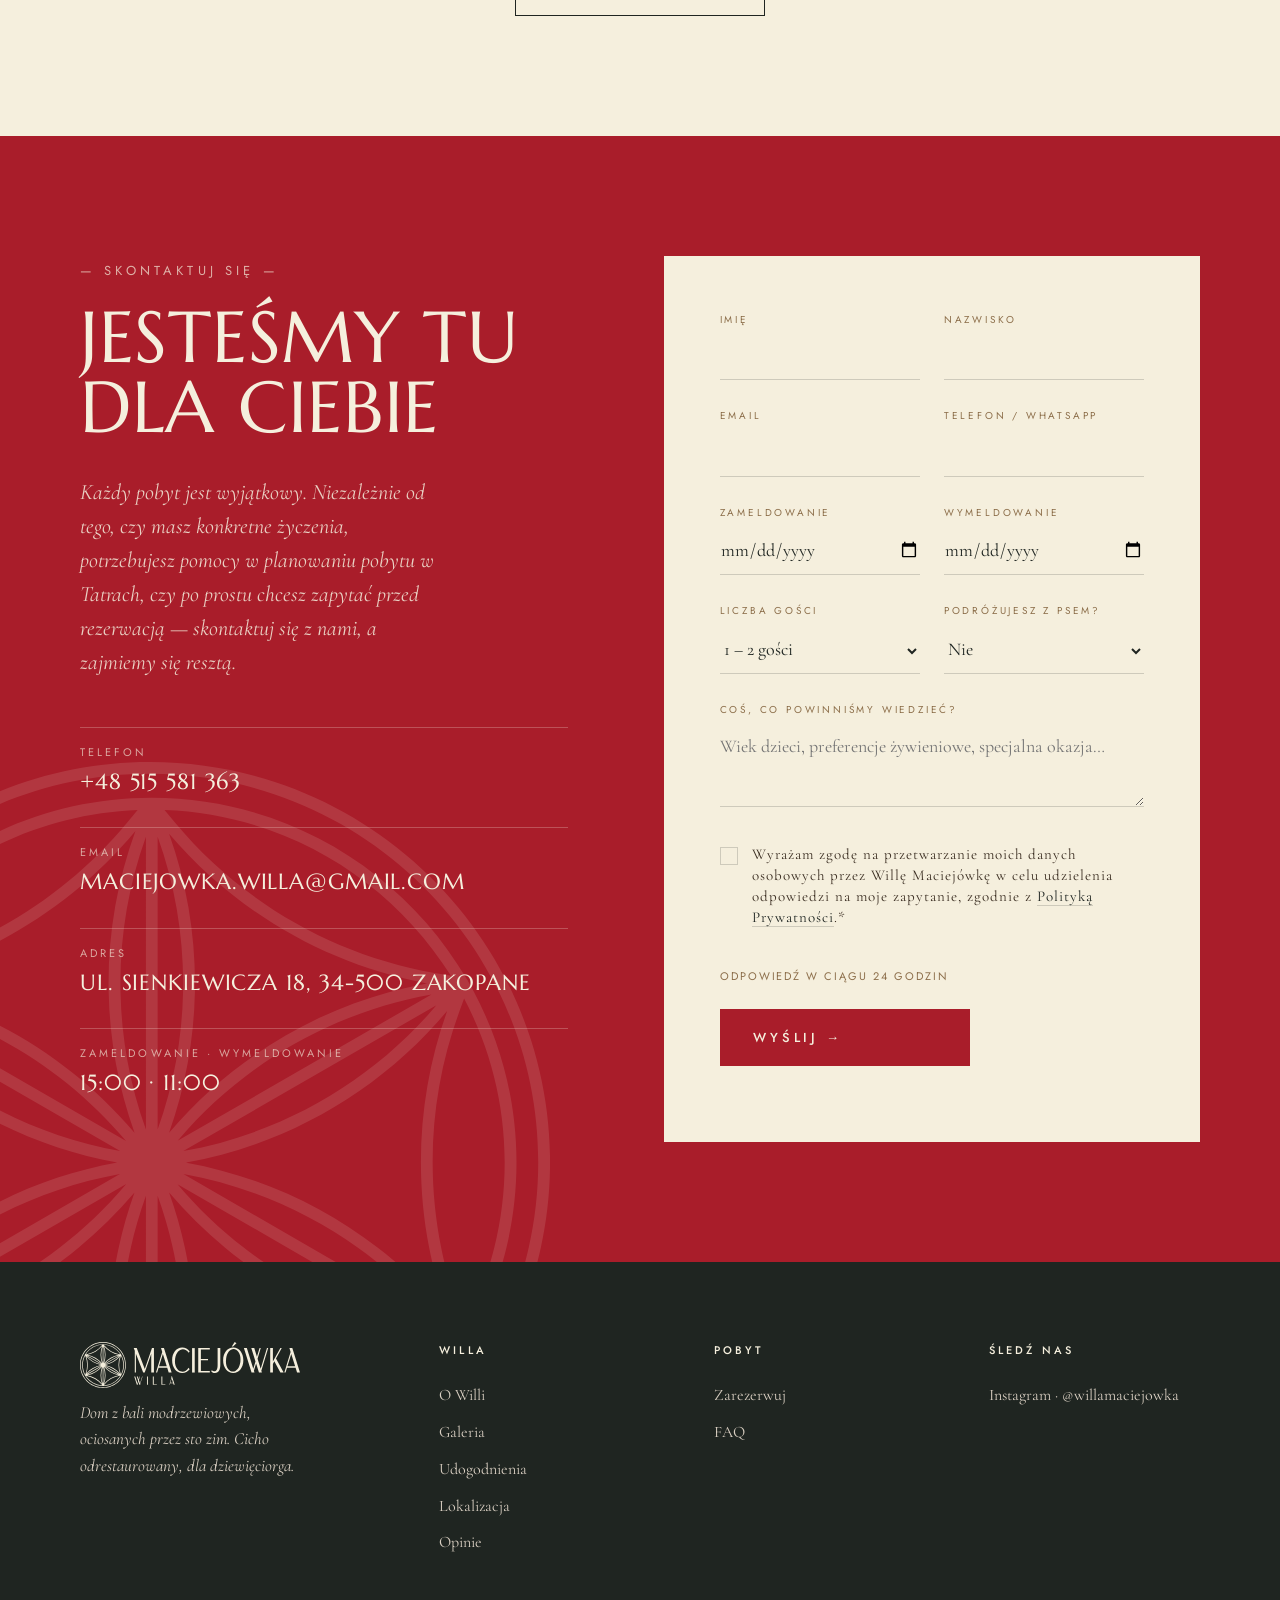
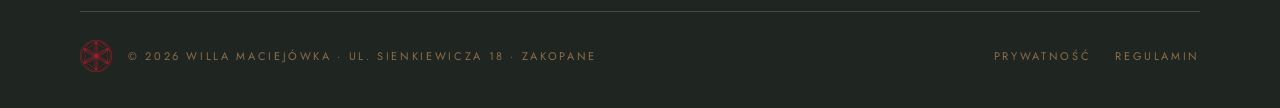
==== commit 53f53a8d: "number update" ====
--- a/index-pl.html
+++ b/index-pl.html
@@ -3,8 +3,23 @@
 <head>
 <meta charset="utf-8">
 <meta name="viewport" content="width=device-width, initial-scale=1">
-<title>Willa Maciejówka Zakopane | Tradycyjna willa do wynajęcia w Zakopanem</title>
+<title>Willa Maciejówka Zakopane | Tradycyjna willa do wynajęcia w Centrum Zakopaneego</title>
 <meta name="description" content="Zarezerwuj Willę Maciejówkę bezpośrednio i zaoszczędź 10–20%. Zabytkowa willa góralska z 1901 roku w centrum Zakopanego, blisko Krupówek. Dla 9 osób. Psy mile widziane.">
+<link rel="canonical" href="https://willamaciejowka.netlify.app/index-pl.html">
+<link rel="alternate" hreflang="en" href="https://willamaciejowka.netlify.app/index.html">
+<link rel="alternate" hreflang="pl" href="https://willamaciejowka.netlify.app/index-pl.html">
+<link rel="alternate" hreflang="x-default" href="https://willamaciejowka.netlify.app/index.html">
+<meta property="og:type" content="website">
+<meta property="og:title" content="Willa Maciejówka Zakopane | Tradycyjna willa do wynajęcia w Zakopanem">
+<meta property="og:description" content="Zarezerwuj Willę Maciejówkę bezpośrednio i zaoszczędź 10–20%. Zabytkowa willa góralska z 1901 roku w centrum Zakopanego, blisko Krupówek. Dla 9 osób. Psy mile widziane.">
+<meta property="og:url" content="https://willamaciejowka.netlify.app/index-pl.html">
+<meta property="og:image" content="https://willamaciejowka.netlify.app/hero-villa-desktop.webp">
+<meta property="og:locale" content="pl_PL">
+<meta property="og:locale:alternate" content="en_US">
+<meta name="twitter:card" content="summary_large_image">
+<meta name="twitter:title" content="Willa Maciejówka Zakopane | Tradycyjna willa do wynajęcia w Zakopanem">
+<meta name="twitter:description" content="Zarezerwuj Willę Maciejówkę bezpośrednio i zaoszczędź 10–20%. Zabytkowa willa góralska z 1901 roku w centrum Zakopanego, blisko Krupówek. Dla 9 osób. Psy mile widziane.">
+<meta name="twitter:image" content="https://willamaciejowka.netlify.app/hero-villa-desktop.webp">
 <link rel="preconnect" href="https://fonts.googleapis.com">
 <link rel="preconnect" href="https://fonts.gstatic.com" crossorigin>
 <link rel="preconnect" href="https://client58297.idobooking.com">
@@ -17,8 +32,108 @@
       imagesizes="100vw" fetchpriority="high">
 <script defer src="https://client58297.idobooking.com/widget/script/loadScriptsForOwnPage?1779204403"></script>
 <script defer src="https://kit.fontawesome.com/2c0654d9c2.js" crossorigin="anonymous"></script>
+<script type="application/ld+json">
+{
+  "@context": "https://schema.org",
+  "@type": "LodgingBusiness",
+  "name": "Willa Maciejówka",
+  "description": "Zarezerwuj Willę Maciejówkę bezpośrednio i zaoszczędź 10–20%. Zabytkowa willa góralska z 1901 roku w centrum Zakopanego, blisko Krupówek. Dla 9 osób. Psy mile widziane.",
+  "url": "https://willamaciejowka.netlify.app/index-pl.html",
+  "email": "maciejowka.willa@gmail.com",
+  "image": "https://willamaciejowka.netlify.app/hero-villa-desktop.webp",
+  "inLanguage": "pl",
+  "address": {
+    "@type": "PostalAddress",
+    "streetAddress": "ul. Sienkiewicza 18",
+    "postalCode": "34-500",
+    "addressLocality": "Zakopane",
+    "addressCountry": "PL"
+  },
+  "geo": {
+    "@type": "GeoCoordinates",
+    "latitude": "49.2992",
+    "longitude": "19.9496"
+  },
+  "numberOfRooms": 4,
+  "petsAllowed": true,
+  "amenityFeature": [
+    { "@type": "LocationFeatureSpecification", "name": "Bezpłatne Wi-Fi" },
+    { "@type": "LocationFeatureSpecification", "name": "Parking na miejscu" },
+    { "@type": "LocationFeatureSpecification", "name": "Ogród" }
+  ],
+  "aggregateRating": {
+    "@type": "AggregateRating",
+    "ratingValue": "5",
+    "bestRating": "5",
+    "reviewCount": "11"
+  },
+  "checkinTime": "15:00",
+  "checkoutTime": "11:00"
+}
+</script>
+<script type="application/ld+json">
+{
+  "@context": "https://schema.org",
+  "@type": "FAQPage",
+  "inLanguage": "pl",
+  "mainEntity": [
+    {
+      "@type": "Question",
+      "name": "Jaka jest cena za noc?",
+      "acceptedAnswer": { "@type": "Answer", "text": "Nasze stawki różnią się w zależności od sezonu i długości pobytu. Aktualne ceny możesz sprawdzić przez nasz System Rezerwacji. Rezerwując bezpośrednio u nas, oszczędzasz 10%–20% w porównaniu z Airbnb i Booking.com." }
+    },
+    {
+      "@type": "Question",
+      "name": "Jakie są godziny zameldowania i wymeldowania?",
+      "acceptedAnswer": { "@type": "Answer", "text": "Standardowe zameldowanie od 15:00, wymeldowanie do 11:00. Wcześniejsze zameldowanie / późniejsze wymeldowanie dostępne na życzenie — prosimy o informację przy rezerwacji." }
+    },
+    {
+      "@type": "Question",
+      "name": "Czy psy są mile widziane?",
+      "acceptedAnswer": { "@type": "Answer", "text": "Psy są mile widziane bez dodatkowych opłat. Prosimy jedynie, aby nie wchodziły na tapicerowane meble oraz sprzątać po nich zarówno w środku, jak i na zewnątrz." }
+    },
+    {
+      "@type": "Question",
+      "name": "Co jest wliczone w cenę?",
+      "acceptedAnswer": { "@type": "Answer", "text": "Pościel i ręczniki, kawa i herbata, woda butelkowana, kosmetyki (szampon, mydło), zestawy kosmetyczne, Wi-Fi, do trzech miejsc parkingowych na miejscu i wiele więcej." }
+    },
+    {
+      "@type": "Question",
+      "name": "Czy obowiązuje minimalny czas pobytu?",
+      "acceptedAnswer": { "@type": "Answer", "text": "Minimalny pobyt to 3 noce, jednak może się różnić w zależności od sezonu i istniejących rezerwacji. Czasem akceptujemy krótsze pobyty — prosimy o bezpośredni kontakt pod adresem maciejowka.willa@gmail.com." }
+    },
+    {
+      "@type": "Question",
+      "name": "Jak dojechać z lotniska w Krakowie?",
+      "acceptedAnswer": { "@type": "Answer", "text": "Dostępnych jest wiele opcji transferu: bezpośrednie połączenia autobusowe, pociąg, wynajem samochodu i prywatne transfery. Jeśli potrzebujesz pomocy z organizacją transportu, daj nam znać przy rezerwacji." }
+    },
+    {
+      "@type": "Question",
+      "name": "Jaka jest polityka anulowania?",
+      "acceptedAnswer": { "@type": "Answer", "text": "Bezpłatne anulowanie do 30 dni przed przyjazdem. W ciągu 30 dni kaucja (30% całości) jest bezzwrotna, ale można ją przenieść na przyszły pobyt w ciągu 12 miesięcy. Jezeli dokonujesz rezerwacji bezzwrotnej (non-refundable rate) bezpłatne odwołanie nie obowiązuje." }
+    },
+    {
+      "@type": "Question",
+      "name": "Czy wymagana jest kaucja?",
+      "acceptedAnswer": { "@type": "Answer", "text": "Tak, wymagamy kaucji w wysokości 1000 PLN. Kaucja jest zwracana w ciągu 24 godzin od wymeldowania." }
+    },
+    {
+      "@type": "Question",
+      "name": "Czy udostępniacie krzesełko i łóżeczko dla dziecka?",
+      "acceptedAnswer": { "@type": "Answer", "text": "Tak, krzesełko i łóżeczko dla dziecka są dostępne na życzenie. Prosimy o informację przy rezerwacji." }
+    },
+    {
+      "@type": "Question",
+      "name": "Jakie waluty są akceptowane do płatności?",
+      "acceptedAnswer": { "@type": "Answer", "text": "Aktualnie akceptujemy płatności w PLN przez nasz silnik rezerwacyjny. Jeśli chcesz zapłacić w innej walucie, prosimy o kontakt pod adresem maciejowka.willa@gmail.com lub przez formularz kontaktowy na dole strony." }
+    }
+  ]
+}
+</script>
 </head>
 <body>
+
+<a href="#main" class="skip-link">Przejdź do treści</a>
 
 <!-- SVG SYMBOL DEFS -->
 <svg aria-hidden="true" focusable="false" style="display:none">
@@ -47,7 +162,7 @@
 <!-- NAV -->
 <header class="nav">
   <div class="nav-inner">
-    <a href="#" class="nav-brand" aria-label="Willa Maciejówka — Strona główna">
+    <a href="index-pl.html" class="nav-brand" aria-label="Willa Maciejówka — Strona główna">
       <svg viewBox="0 0 169.99 169.99" aria-hidden="true">
         <g fill="currentColor">
           <path d="M152.58,123.64c6.53-11.36,10.29-24.5,10.29-38.52s-3.76-27.16-10.29-38.52c-.03-.08-.05-.16-.09-.23-.04-.07-.1-.13-.15-.19C138.89,23.15,113.92,7.62,85.37,7.62S31.86,23.15,18.41,46.18c-.05.06-.11.12-.15.19-.04.07-.06.15-.09.23-6.54,11.36-10.29,24.5-10.29,38.52s3.76,27.16,10.29,38.52c.03.08.05.16.09.23.05.08.11.15.17.22,13.45,23.02,38.41,38.53,66.94,38.53s53.49-15.51,66.94-38.53c.06-.07.12-.14.17-.22.04-.07.06-.15.09-.23ZM92.09,87.56c21.01,3.78,40.06,14.78,53.84,31.09l-53.84-31.09ZM145.85,51.69c-13.78,16.26-32.81,27.23-53.78,30.99l53.78-30.99ZM90.86,80.5c13.8-16.33,32.9-27.34,53.95-31.09l-53.95,31.09ZM86.62,78.08V15.91c7.23,20.08,7.23,42.09,0,62.17ZM84.13,15.91v62.18c-7.23-20.09-7.23-42.09,0-62.18ZM26.07,49.43c21.01,3.78,40.06,14.78,53.84,31.09l-53.84-31.09ZM78.66,82.68c-21.01-3.78-40.07-14.78-53.84-31.09l53.84,31.09ZM24.95,118.48c13.75-16.2,32.73-27.14,53.65-30.92l-53.65,30.92ZM79.95,89.67c-13.83,16.38-32.98,27.42-54.09,31.17l54.09-31.17ZM84.13,92.15v62.18c-7.23-20.09-7.23-42.09,0-62.18ZM86.62,154.33v-62.17c7.23,20.08,7.23,42.09,0,62.17ZM144.68,120.8c-21.01-3.78-40.07-14.78-53.84-31.09l53.84,31.09ZM92.72,85.12c21.65-3.94,41.27-15.34,55.41-32.22-7.48,20.88-7.43,43.8.17,64.65-14.15-17-33.84-28.47-55.58-32.42ZM89.05,78.76c7.34-20.53,7.34-42.99,0-63.51,14.08,16.54,33.46,27.78,54.81,31.8-21.37,3.94-40.75,15.15-54.81,31.72ZM81.7,78.76c-13.97-16.46-33.17-27.63-54.37-31.64,21.33-4.24,40.64-15.7,54.57-32.44-7.55,20.68-7.61,43.37-.19,64.08ZM78.03,85.12c-21.12,3.84-40.29,14.79-54.34,30.99,6.91-20.14,6.85-42.08-.17-62.19,14.06,16.31,33.31,27.34,54.52,31.19ZM81.7,91.48c-7.36,20.56-7.35,43.06.04,63.62-14.09-16.59-33.49-27.86-54.87-31.9,21.38-3.93,40.77-15.14,54.84-31.72ZM89.05,91.48c13.96,16.45,33.16,27.62,54.34,31.63-21.29,4.23-40.57,15.65-54.5,32.34,7.51-20.65,7.56-43.29.16-63.97ZM151.81,119.84l-1.08-2.93c-7.56-20.58-7.57-43.25-.02-63.84l1.03-2.81c5.49,10.42,8.62,22.27,8.62,34.85s-3.1,24.33-8.56,34.72ZM148.95,45.42l-3.47-.61c-21.6-3.78-41.21-15.14-55.23-32l-2.17-2.6c25.65.91,48.05,14.76,60.87,35.22ZM82.36,10.21l-2.24,2.71c-13.98,16.89-33.57,28.3-55.16,32.13l-3.29.58C34.41,25.14,56.75,11.23,82.36,10.21ZM19.32,49.66l1.35,3.66c7.56,20.58,7.57,43.25.02,63.84l-1.3,3.54c-5.74-10.59-9-22.71-9-35.58s3.24-24.89,8.93-35.45ZM21.81,124.83l3.41.6c21.6,3.78,41.21,15.15,55.23,32l2.17,2.6c-25.62-.93-47.99-14.77-60.81-35.2ZM88.34,160.03l2.24-2.71c13.98-16.89,33.57-28.3,55.16-32.13l3.35-.59c-12.75,20.51-35.12,34.43-60.75,35.43Z"/>
@@ -98,6 +213,8 @@
     <button type="button" class="btn btn-red" style="width:100%;justify-content:center;" onclick="generateWidgetIdoSellBooking(this)">Zarezerwuj →</button>
   </div>
 </header>
+
+<main id="main">
 
 <!-- HERO -->
 <section class="hero">
@@ -533,7 +650,7 @@
         <ul class="contact-info">
           <li>
             <div class="lbl">Telefon</div>
-            <div class="val">+48 500 343 781</div>
+            <div class="val">+48 515 581 363</div>
           </li>
           <li>
             <div class="lbl">Email</div>
@@ -640,6 +757,8 @@
   </div>
 </section>
 
+</main>
+
 <!-- FOOTER -->
 <footer class="footer">
   <div class="wrap">
--- a/style.css
+++ b/style.css
@@ -20,6 +20,24 @@
 
 *, *::before, *::after { box-sizing: border-box; }
 html { scroll-behavior: smooth; scroll-padding-top: 90px; }
+
+.skip-link {
+  position: absolute; left: -9999px; top: 0;
+  background: var(--ink); color: var(--snow);
+  padding: 12px 20px; font-family: var(--sans); font-size: 14px;
+  letter-spacing: 0.08em; text-transform: uppercase; z-index: 999;
+}
+.skip-link:focus { left: 16px; top: 16px; }
+
+a:focus-visible, button:focus-visible, input:focus-visible, select:focus-visible,
+textarea:focus-visible, [tabindex]:focus-visible {
+  outline: 2px solid var(--red); outline-offset: 2px;
+}
+
+@media (prefers-reduced-motion: reduce) {
+  html { scroll-behavior: auto; }
+  *, *::before, *::after { transition-duration: 0.01ms !important; animation-duration: 0.01ms !important; }
+}
 body {
   margin: 0;
   background: var(--linen);
